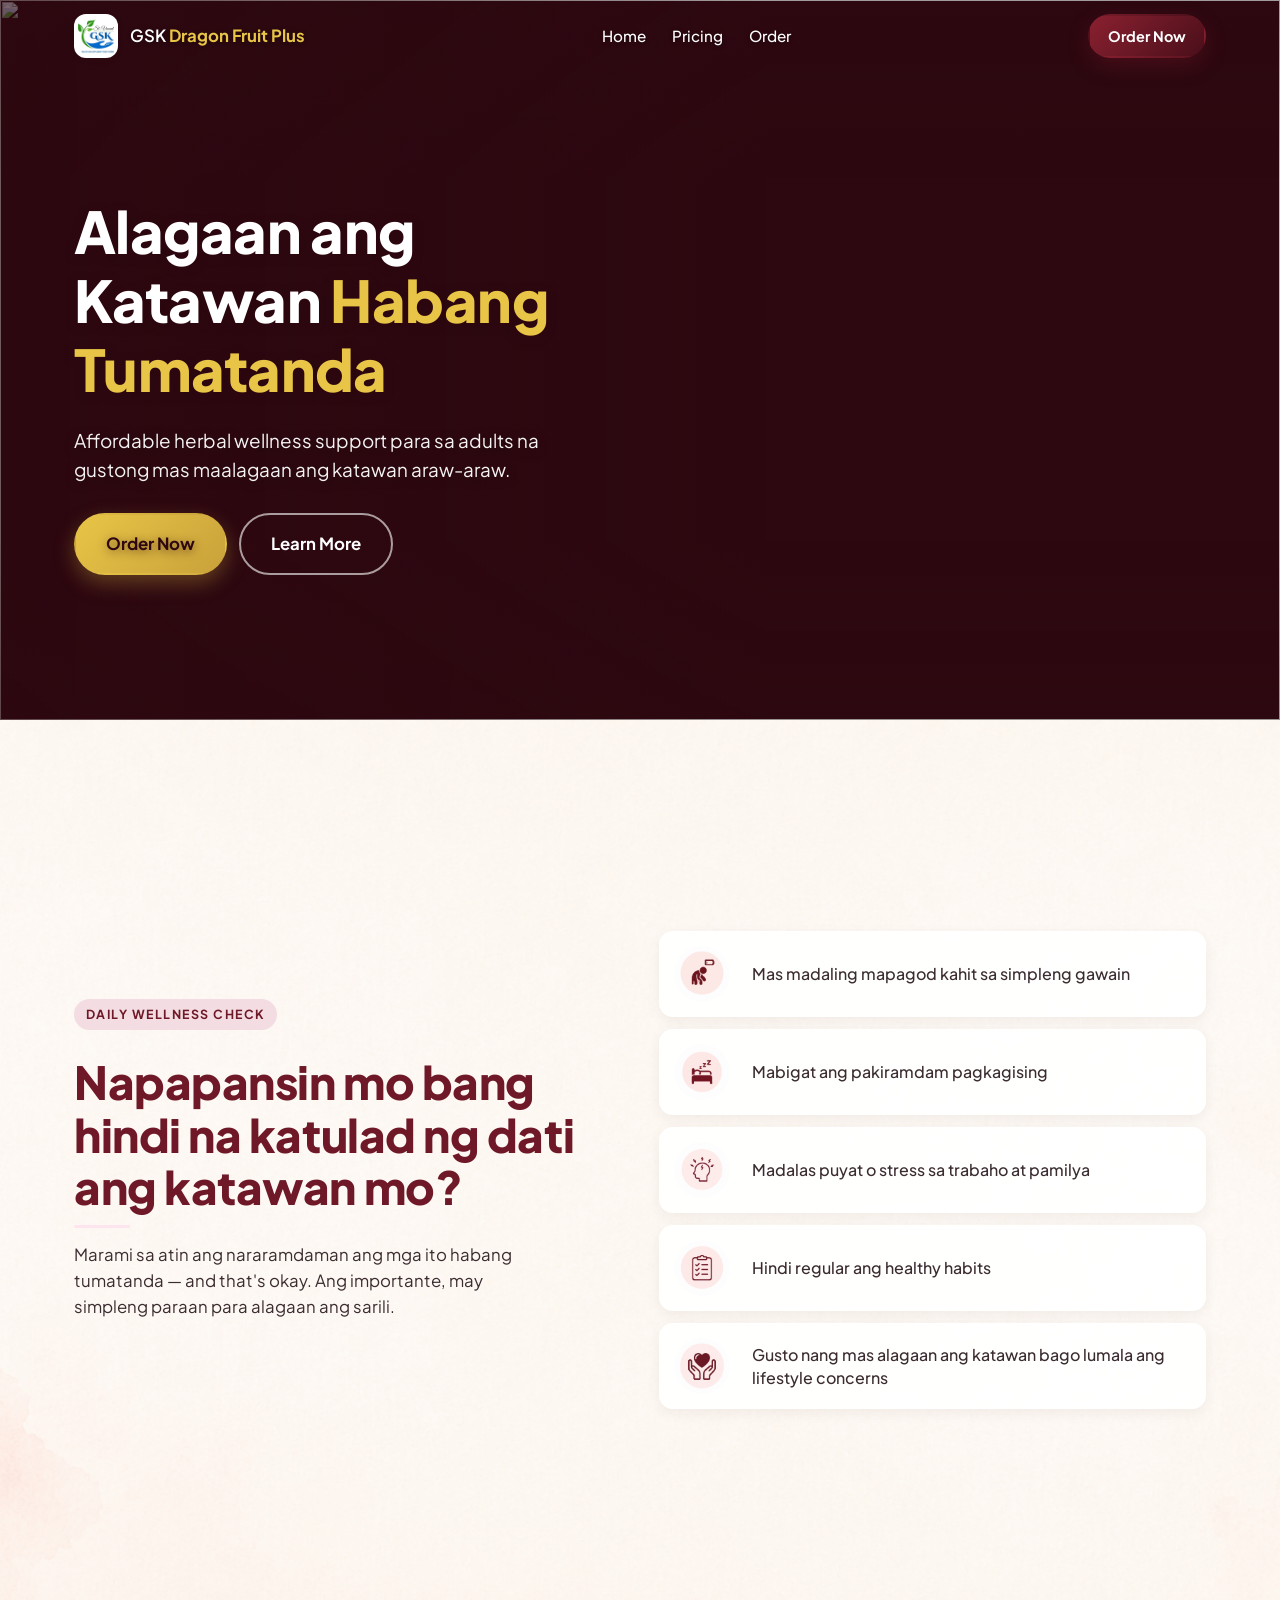
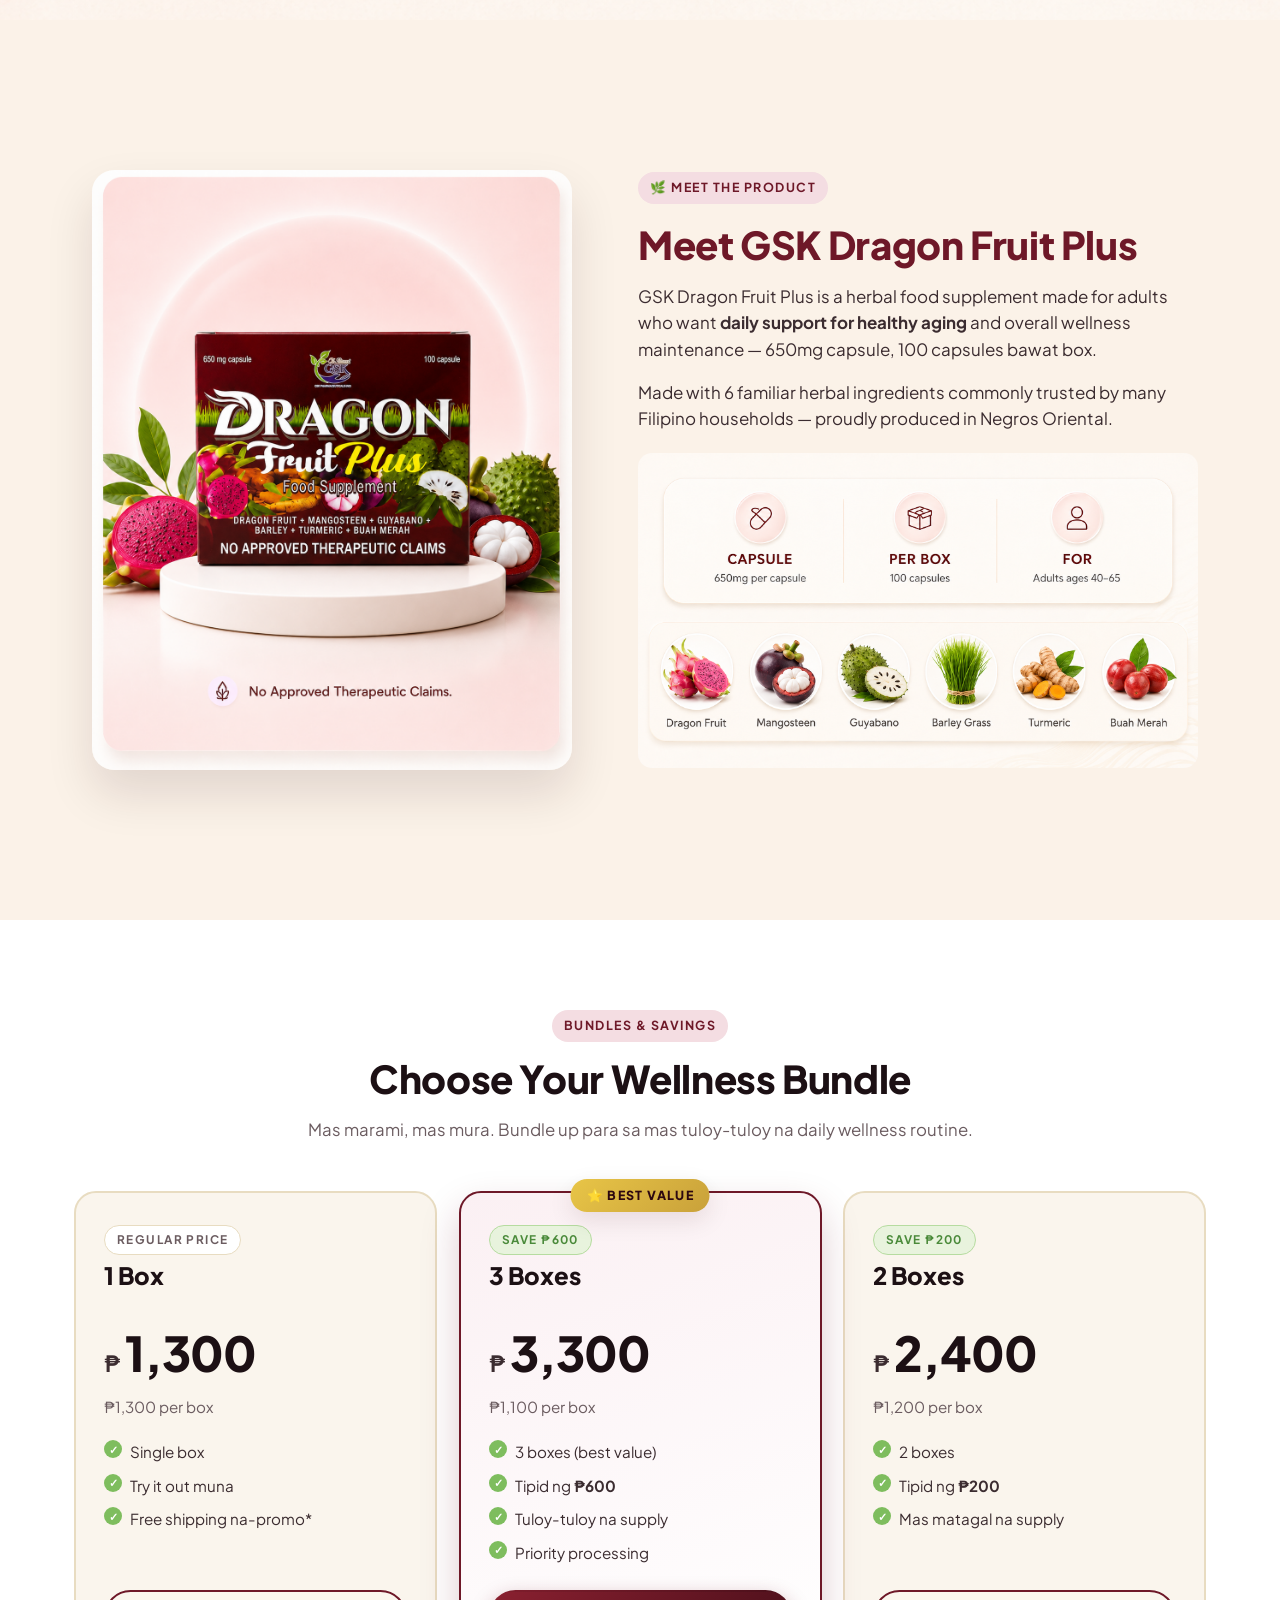
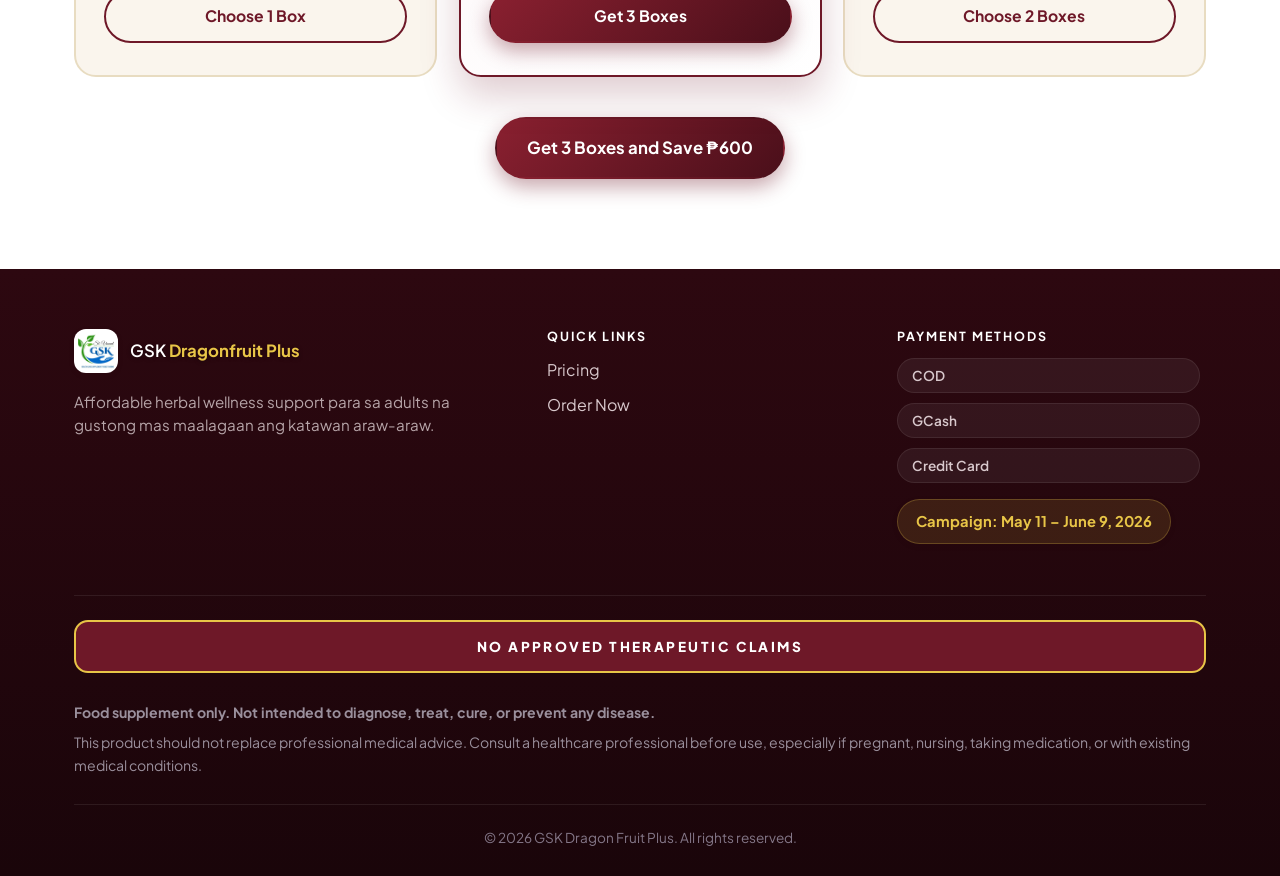
==== index.html @ eacb5de5 "initial commit: GSK Dragon Fruit Plus landing page - index.html landing page with hero, problem sect" ====
<!DOCTYPE html>
<html lang="en">
<head>
  <meta charset="UTF-8" />
  <meta name="viewport" content="width=device-width, initial-scale=1.0" />
  <meta name="description" content="GSK Dragon Fruit Plus — 650mg capsule food supplement with Dragon Fruit, Mangosteen, Guyabano, Barley, Turmeric, and Buah Merah. Affordable herbal wellness support para sa adults." />
  <meta property="og:title" content="GSK Dragon Fruit Plus — Herbal Wellness Support para sa Adults" />
  <meta property="og:description" content="650mg capsule, 100 capsules per box. Made with 6 familiar herbal ingredients. COD, GCash, and Credit Card accepted." />
  <meta property="og:image" content="assets/Box_only_clear_no_background_202605062140%20(1).jpeg" />
  <meta property="og:type" content="website" />
  <meta name="theme-color" content="#6e1828" />
  <title>GSK Dragon Fruit Plus — Herbal Wellness Support para sa Adults</title>
  <link rel="icon" type="image/jpeg" href="Assets/gsk%20logo.jpg" />
  <link rel="preconnect" href="https://fonts.googleapis.com" />
  <link rel="preconnect" href="https://fonts.gstatic.com" crossorigin />
  <link href="https://fonts.googleapis.com/css2?family=Plus+Jakarta+Sans:wght@400;500;600;700;800&display=swap" rel="stylesheet" />
  <link rel="stylesheet" href="styles.css" />
</head>
<body>
  <!-- Sticky Header -->
  <header class="site-header">
    <div class="container nav">
      <a href="#top" class="brand">
        <span class="brand-mark">
          <img src="Assets/gsk%20logo.jpg" alt="St. Vincent GSK" />
        </span>
        <span class="brand-name">GSK <strong>Dragon Fruit Plus</strong></span>
      </a>
      <nav class="nav-links" aria-label="Primary" id="navLinks">
        <a href="#top">Home</a>
        <a href="#pricing">Pricing</a>
        <a href="order.html">Order</a>
      </nav>
      <a href="order.html" class="btn btn-primary btn-sm nav-cta">Order Now</a>
      <button
        type="button"
        class="nav-toggle"
        id="navToggle"
        aria-label="Toggle navigation"
        aria-expanded="false"
        aria-controls="navLinks"
      >
        <span></span>
        <span></span>
        <span></span>
      </button>
    </div>
  </header>

  <!-- 1. Hero -->
  <section id="top" class="hero">
    <div class="hero-bg" aria-hidden="true">
      <img src="assets/aa.png" alt="" class="hero-bg-img" />
      <div class="hero-bg-fade"></div>
    </div>
    <div class="container hero-grid">
      <div class="hero-copy">
        <h1>Alagaan ang Katawan <span class="accent-gold">Habang Tumatanda</span></h1>
        <p class="lede">
          Affordable herbal wellness support para sa adults na gustong mas
          maalagaan ang katawan araw-araw.
        </p>
        <div class="hero-ctas">
          <a href="order.html" class="btn btn-gold btn-lg">Order Now</a>
          <a href="#pricing" class="btn btn-ghost btn-lg">Learn More</a>
        </div>
      </div>
    </div>
  </section>

  <!-- 2. Problem Awareness -->
  <section class="problem">
    <div class="container problem-grid">
      <div class="problem-copy">
        <span class="eyebrow">Daily Wellness Check</span>
        <h2 class="problem-heading">Napapansin mo bang hindi na katulad ng dati ang katawan mo?</h2>
        <p class="problem-sub">Marami sa atin ang nararamdaman ang mga ito habang tumatanda — and that's okay. Ang importante, may simpleng paraan para alagaan ang sarili.</p>
      </div>
      <ul class="problem-cards">
        <li class="problem-card">
          <span class="problem-card-icon"><img src="Assets/icons/11.png" alt="" loading="lazy" /></span>
          <span class="problem-card-text">Mas madaling mapagod kahit sa simpleng gawain</span>
        </li>
        <li class="problem-card">
          <span class="problem-card-icon"><img src="Assets/icons/11111.png" alt="" loading="lazy" /></span>
          <span class="problem-card-text">Mabigat ang pakiramdam pagkagising</span>
        </li>
        <li class="problem-card">
          <span class="problem-card-icon"><img src="Assets/icons/1111.png" alt="" loading="lazy" /></span>
          <span class="problem-card-text">Madalas puyat o stress sa trabaho at pamilya</span>
        </li>
        <li class="problem-card">
          <span class="problem-card-icon"><img src="Assets/icons/111.png" alt="" loading="lazy" /></span>
          <span class="problem-card-text">Hindi regular ang healthy habits</span>
        </li>
        <li class="problem-card">
          <span class="problem-card-icon"><img src="Assets/icons/111111.png" alt="" loading="lazy" /></span>
          <span class="problem-card-text">Gusto nang mas alagaan ang katawan bago lumala ang lifestyle concerns</span>
        </li>
      </ul>
    </div>
  </section>

  <!-- 3. Product Intro -->
  <section class="intro">
    <div class="container intro-grid">
      <div class="intro-visual">
        <img
          src="Assets/I1.png"
          alt="GSK Dragon Fruit Plus with herbal ingredients"
          class="intro-product-img"
          loading="lazy"
        />
      </div>
      <div class="intro-copy">
        <span class="eyebrow"><span aria-hidden="true">🌿</span> Meet the Product</span>
        <h2 class="intro-heading">Meet GSK Dragon Fruit Plus</h2>
        <p>
          GSK Dragon Fruit Plus is a herbal food supplement made for adults who
          want <strong>daily support for healthy aging</strong> and overall
          wellness maintenance — 650mg capsule, 100 capsules bawat box.
        </p>
        <p class="muted">
          Made with 6 familiar herbal ingredients commonly trusted by many
          Filipino households — proudly produced in Negros Oriental.
        </p>
        <img
          src="Assets/22.png"
          alt="Capsule 650mg per capsule, Per Box 100 capsules, For Adults ages 40–65. Ingredients: Dragon Fruit, Mangosteen, Guyabano, Barley Grass, Turmeric, Buah Merah"
          class="intro-facts-img"
          loading="lazy"
        />
      </div>
    </div>
  </section>



  <!-- 6. Pricing -->
  <section id="pricing" class="pricing">
    <div class="container">
      <div class="section-head">
        <span class="eyebrow">Bundles & Savings</span>
        <h2>Choose Your Wellness Bundle</h2>
        <p class="section-sub">Mas marami, mas mura. Bundle up para sa mas tuloy-tuloy na daily wellness routine.</p>
      </div>
      <div class="pricing-grid">
        <article class="price-card" data-bundle="1 Box" data-price="1300">
          <header>
            <span class="price-label">Regular Price</span>
            <h3>1 Box</h3>
          </header>
          <div class="price-amount">
            <span class="currency">₱</span><span class="amount">1,300</span>
          </div>
          <p class="per-box">₱1,300 per box</p>
          <ul class="price-features">
            <li>Single box</li>
            <li>Try it out muna</li>
            <li>Free shipping na-promo*</li>
          </ul>
          <a href="order.html?bundle=1+Box" class="btn btn-outline btn-block">Choose 1 Box</a>
        </article>

        <article class="price-card price-popular" data-bundle="3 Boxes" data-price="3300">
          <span class="best-value-badge">⭐ Best Value</span>
          <header>
            <span class="price-label price-label-save">Save ₱600</span>
            <h3>3 Boxes</h3>
          </header>
          <div class="price-amount">
            <span class="currency">₱</span><span class="amount">3,300</span>
          </div>
          <p class="per-box">₱1,100 per box</p>
          <ul class="price-features">
            <li>3 boxes (best value)</li>
            <li>Tipid ng <strong>₱600</strong></li>
            <li>Tuloy-tuloy na supply</li>
            <li>Priority processing</li>
          </ul>
          <a href="order.html?bundle=3+Boxes" class="btn btn-primary btn-block">Get 3 Boxes</a>
        </article>

        <article class="price-card" data-bundle="2 Boxes" data-price="2400">
          <header>
            <span class="price-label price-label-save">Save ₱200</span>
            <h3>2 Boxes</h3>
          </header>
          <div class="price-amount">
            <span class="currency">₱</span><span class="amount">2,400</span>
          </div>
          <p class="per-box">₱1,200 per box</p>
          <ul class="price-features">
            <li>2 boxes</li>
            <li>Tipid ng <strong>₱200</strong></li>
            <li>Mas matagal na supply</li>
          </ul>
          <a href="order.html?bundle=2+Boxes" class="btn btn-outline btn-block">Choose 2 Boxes</a>
        </article>
      </div>
      <div class="pricing-cta">
        <a href="order.html?bundle=3+Boxes" class="btn btn-primary btn-lg">Get 3 Boxes and Save ₱600</a>
      </div>
    </div>
  </section>

  <!-- 10. Footer / Disclaimer -->
  <footer class="site-footer">
    <div class="container">
      <div class="footer-grid">
        <div class="footer-brand">
          <a href="#top" class="brand">
            <span class="brand-mark">
              <img src="Assets/gsk%20logo.jpg" alt="St. Vincent GSK" />
            </span>
            <span class="brand-name">GSK <strong>Dragonfruit Plus</strong></span>
          </a>
          <p>Affordable herbal wellness support para sa adults na gustong mas maalagaan ang katawan araw-araw.</p>
        </div>
        <div class="footer-links">
          <h4>Quick Links</h4>
          <ul>
            <li><a href="#pricing">Pricing</a></li>
            <li><a href="order.html">Order Now</a></li>
          </ul>
        </div>
        <div class="footer-payments">
          <h4>Payment Methods</h4>
          <ul class="pay-list">
            <li>COD</li>
            <li>GCash</li>
            <li>Credit Card</li>
          </ul>
          <p class="campaign-note">Campaign: May 11 – June 9, 2026</p>
        </div>
      </div>

      <div class="no-claims-strip">No Approved Therapeutic Claims</div>

      <div class="disclaimer">
        <p><strong>Food supplement only. Not intended to diagnose, treat, cure, or prevent any disease.</strong></p>
        <p>This product should not replace professional medical advice. Consult a healthcare professional before use, especially if pregnant, nursing, taking medication, or with existing medical conditions.</p>
      </div>

      <div class="copyright">
        <p>&copy; 2026 GSK Dragon Fruit Plus. All rights reserved.</p>
      </div>
    </div>
  </footer>

  <script src="script.js"></script>
</body>
</html>
---- styles.css ----
/* =============================================================
   GSK Dragonfruit Plus — Landing Page Styles
   Palette: dragon fruit pink, white, soft beige, light green
   ============================================================= */

:root {
  /* Wine / burgundy — matches the actual product box */
  --wine-900: #2d0810;
  --wine-800: #4a0f1a;
  --wine-700: #6e1828;
  --wine-600: #8a2030;
  --wine-500: #a83244;
  --wine-100: #f4dde2;
  --wine-50:  #fbf0f3;

  /* Dragon-fruit pink — used as a secondary highlight (matches fruit pulp) */
  --pink-700: #c92872;
  --pink-600: #e23a85;
  --pink-100: #fde4ee;
  --pink-50:  #fff3f8;

  /* Gold — matches the "Plus" wordmark on the box */
  --gold-600: #c9a13a;
  --gold-500: #e8c547;
  --gold-100: #fbf3d3;

  /* Grass green — matches the green band on the box */
  --green-700: #4a8a3a;
  --green-500: #7ebd5e;
  --green-300: #b6dca0;
  --green-100: #e8f3dd;

  --beige-100: #faf5ed;
  --beige-200: #f3ead6;
  --beige-300: #e8dcc1;

  --ink-900: #1c1014;
  --ink-700: #3b2c30;
  --ink-500: #6b5c60;
  --ink-300: #a99fa3;

  --white: #ffffff;
  --shadow-sm: 0 2px 6px rgba(45, 8, 16, 0.07);
  --shadow-md: 0 8px 24px rgba(45, 8, 16, 0.10);
  --shadow-lg: 0 18px 48px rgba(110, 24, 40, 0.22);

  --radius-sm: 8px;
  --radius-md: 14px;
  --radius-lg: 22px;
  --radius-pill: 999px;

  --container: 1180px;
  --gutter: 24px;
}

* { box-sizing: border-box; }

html { scroll-behavior: smooth; -webkit-text-size-adjust: 100%; overflow-x: hidden; }

body {
  margin: 0;
  font-family: "Plus Jakarta Sans", -apple-system, BlinkMacSystemFont, "Segoe UI", Roboto, Helvetica, Arial, sans-serif;
  color: var(--ink-900);
  background: var(--beige-100);
  line-height: 1.55;
  -webkit-font-smoothing: antialiased;
  -moz-osx-font-smoothing: grayscale;
  overflow-x: hidden;
}

img { max-width: 100%; display: block; }

a { color: inherit; text-decoration: none; }

h1, h2, h3, h4 { line-height: 1.2; margin: 0 0 .4em; letter-spacing: -0.01em; }
h1 { font-size: clamp(2.1rem, 4.4vw, 3.4rem); font-weight: 800; }
h2 { font-size: clamp(1.6rem, 3.2vw, 2.4rem); font-weight: 800; }
h3 { font-size: 1.15rem; font-weight: 700; }
h4 { font-size: 1rem; font-weight: 700; }
p  { margin: 0 0 1em; }

.container {
  width: 100%;
  max-width: var(--container);
  margin: 0 auto;
  padding: 0 var(--gutter);
}

.eyebrow {
  display: inline-block;
  font-size: 0.78rem;
  font-weight: 700;
  letter-spacing: 0.12em;
  text-transform: uppercase;
  color: var(--wine-700);
  background: var(--wine-100);
  padding: 6px 12px;
  border-radius: var(--radius-pill);
  margin-bottom: 14px;
}
.eyebrow-green {
  color: var(--green-700);
  background: var(--green-100);
}
.eyebrow-gold {
  color: #8a6c1a;
  background: var(--gold-100);
}

.muted { color: var(--ink-500); }
.accent { color: var(--wine-700); }
.accent-gold { color: var(--gold-600); }

.section-head {
  text-align: center;
  max-width: 720px;
  margin: 0 auto 48px;
}
.section-sub {
  color: var(--ink-500);
  font-size: 1.05rem;
  margin-top: 0;
}

/* ---------- Buttons ---------- */
.btn {
  display: inline-flex;
  align-items: center;
  justify-content: center;
  gap: 8px;
  padding: 12px 22px;
  border-radius: var(--radius-pill);
  font-weight: 700;
  font-family: inherit;
  font-size: 0.98rem;
  cursor: pointer;
  border: 2px solid transparent;
  transition: transform .15s ease, box-shadow .2s ease, background .2s ease, color .2s ease, border-color .2s ease;
  text-align: center;
  white-space: nowrap;
}
.btn-sm { padding: 9px 18px; font-size: 0.9rem; }
.btn-lg { padding: 16px 30px; font-size: 1.05rem; }
.btn-block { display: flex; width: 100%; }

.btn-primary {
  background: linear-gradient(135deg, var(--wine-600), var(--wine-800));
  color: #fff;
  box-shadow: 0 8px 20px rgba(110, 24, 40, 0.38);
}
.btn-primary:hover {
  transform: translateY(-2px);
  box-shadow: 0 12px 28px rgba(110, 24, 40, 0.48);
}
.btn-primary:active { transform: translateY(0); }

.btn-gold {
  background: linear-gradient(135deg, var(--gold-500), var(--gold-600));
  color: var(--wine-900);
  box-shadow: 0 8px 20px rgba(201, 161, 58, 0.35);
}
.btn-gold:hover {
  transform: translateY(-2px);
  box-shadow: 0 12px 28px rgba(201, 161, 58, 0.42);
}

.btn-outline {
  background: transparent;
  color: var(--wine-700);
  border-color: var(--wine-700);
}
.btn-outline:hover {
  background: var(--wine-700);
  color: #fff;
}

.btn-ghost {
  background: transparent;
  color: var(--ink-900);
  border-color: var(--ink-300);
}
.btn-ghost:hover {
  border-color: var(--wine-700);
  color: var(--wine-700);
}

/* ---------- Header ---------- */
.site-header {
  position: fixed;
  top: 0; left: 0; right: 0;
  z-index: 50;
  background: transparent;
  backdrop-filter: none;
  -webkit-backdrop-filter: none;
  border-bottom: 1px solid transparent;
  transition: background .3s ease, backdrop-filter .3s ease, border-color .3s ease;
}
.site-header.is-solid {
  background: rgba(255, 255, 255, 0.97);
  backdrop-filter: saturate(160%) blur(14px);
  -webkit-backdrop-filter: saturate(160%) blur(14px);
  border-bottom-color: rgba(31, 19, 32, 0.08);
  box-shadow: 0 2px 12px rgba(45, 8, 16, 0.06);
}
.nav {
  display: flex;
  align-items: center;
  justify-content: space-between;
  gap: 16px;
  height: 72px;
}
.brand {
  display: inline-flex;
  align-items: center;
  gap: 12px;
  font-weight: 600;
  color: #fff;
  text-shadow: 0 1px 4px rgba(0, 0, 0, 0.4);
  transition: color .3s ease, text-shadow .3s ease;
}
.site-header.is-solid .brand {
  color: var(--ink-900);
  text-shadow: none;
}
.brand-mark {
  display: inline-grid;
  place-items: center;
  width: 44px; height: 44px;
  border-radius: 12px;
  background: #fff;
  padding: 4px;
  overflow: hidden;
  box-shadow: var(--shadow-sm);
}
.brand-mark img {
  width: 100%;
  height: 100%;
  object-fit: contain;
  display: block;
}
.brand-name { font-size: 1.05rem; }
.brand-name strong { color: var(--gold-500); transition: color .3s ease; }
.site-header.is-solid .brand-name strong { color: var(--wine-700); }
.brand-tag {
  font-size: 0.7rem;
  letter-spacing: 0.18em;
  text-transform: uppercase;
  color: var(--ink-500);
  font-weight: 700;
  margin-left: 6px;
}

.nav-links {
  display: flex;
  gap: 26px;
  font-size: 0.95rem;
  font-weight: 500;
  color: #fff;
  text-shadow: 0 1px 4px rgba(0, 0, 0, 0.4);
  transition: color .3s ease, text-shadow .3s ease;
}
.site-header.is-solid .nav-links {
  color: var(--ink-700);
  text-shadow: none;
}
.nav-links a:hover { color: var(--gold-500); }
.site-header.is-solid .nav-links a:hover { color: var(--wine-700); }

/* Mobile hamburger toggle (hidden on desktop) */
.nav-toggle {
  display: none;
  width: 44px;
  height: 44px;
  background: var(--wine-700);
  border: 1px solid rgba(255, 255, 255, 0.25);
  border-radius: 10px;
  cursor: pointer;
  padding: 0;
  align-items: center;
  justify-content: center;
  flex-direction: column;
  gap: 5px;
  box-shadow: 0 4px 12px rgba(45, 8, 16, 0.3);
  transition: background .2s ease, border-color .2s ease, box-shadow .2s ease;
}
.nav-toggle span {
  display: block;
  width: 22px;
  height: 2px;
  background: #fff;
  border-radius: 2px;
  transition: transform .25s ease, opacity .2s ease, background .2s ease;
}
.site-header.is-solid .nav-toggle {
  background: var(--wine-700);
  border-color: var(--wine-700);
  box-shadow: var(--shadow-sm);
}
.site-header.is-solid .nav-toggle span { background: #fff; }
.site-header.is-open .nav-toggle span:nth-child(1) {
  transform: translateY(7px) rotate(45deg);
}
.site-header.is-open .nav-toggle span:nth-child(2) { opacity: 0; }
.site-header.is-open .nav-toggle span:nth-child(3) {
  transform: translateY(-7px) rotate(-45deg);
}

/* ---------- Hero ---------- */
.hero {
  position: relative;
  aspect-ratio: 1672 / 941;
  padding: 0;
  overflow: hidden;
  isolation: isolate;
  background: var(--wine-900);
}
.hero-bg {
  position: absolute;
  inset: 0;
  z-index: -1;
  overflow: hidden;
}
.hero-bg-img {
  width: 100%;
  height: 100%;
  object-fit: cover;
  object-position: center;
  display: block;
}
.hero-bg-fade {
  position: absolute;
  inset: 0;
  background:
    linear-gradient(90deg,
      rgba(45, 8, 16, 0.55) 0%,
      rgba(45, 8, 16, 0.30) 30%,
      rgba(45, 8, 16, 0) 60%,
      rgba(45, 8, 16, 0) 100%),
    linear-gradient(180deg,
      rgba(45, 8, 16, 0.20) 0%,
      rgba(45, 8, 16, 0) 25%,
      rgba(45, 8, 16, 0) 75%,
      rgba(45, 8, 16, 0.25) 100%);
}
.hero-grid {
  display: grid;
  grid-template-columns: 1fr 1fr;
  gap: 40px;
  align-items: center;
  height: 100%;
  padding-top: 100px;
  padding-bottom: 40px;
}
.hero-grid > .hero-copy {
  grid-column: 1;
  color: #fff;
  text-shadow: 0 2px 10px rgba(45, 8, 16, 0.55);
}
.hero-copy .eyebrow {
  background: rgba(255, 255, 255, 0.92);
  color: var(--wine-700);
  text-shadow: none;
}
.hero-copy h1 {
  margin-top: 8px;
  color: #fff;
  font-size: clamp(2.2rem, 4.6vw, 3.6rem);
}
.hero-copy h1 .accent-gold { color: var(--gold-500); }
.hero-copy .lede {
  font-size: 1.18rem;
  color: rgba(255, 255, 255, 0.95);
  max-width: 520px;
  margin: 14px 0 28px;
}
.hero-ctas {
  display: flex;
  gap: 12px;
  flex-wrap: wrap;
  margin-bottom: 18px;
}
.hero-copy .btn-ghost {
  color: #fff;
  border-color: rgba(255, 255, 255, 0.6);
  text-shadow: none;
}
.hero-copy .btn-ghost:hover {
  background: rgba(255, 255, 255, 0.12);
  border-color: #fff;
  color: #fff;
}
.payment-note {
  display: inline-flex;
  align-items: center;
  gap: 8px;
  background: rgba(255, 255, 255, 0.95);
  padding: 10px 16px;
  border-radius: var(--radius-pill);
  font-weight: 600;
  font-size: 0.92rem;
  color: var(--ink-700);
  border: 1px solid rgba(255, 255, 255, 0.4);
  box-shadow: var(--shadow-sm);
  margin-bottom: 28px;
  text-shadow: none;
}
.check {
  display: inline-grid; place-items: center;
  width: 18px; height: 18px;
  border-radius: 50%;
  background: var(--green-500);
  color: #fff; font-size: 11px; font-weight: 800;
}
.trust-row {
  list-style: none; padding: 0; margin: 0;
  display: flex; gap: 10px; flex-wrap: wrap;
}
.trust-row li {
  display: inline-flex; align-items: center; gap: 8px;
  background: rgba(255, 255, 255, 0.94);
  padding: 10px 14px;
  border-radius: var(--radius-md);
  font-size: 0.88rem;
  font-weight: 600;
  color: var(--ink-900);
  border: 1px solid rgba(255, 255, 255, 0.5);
  text-shadow: none;
}

/* Hero visual — real product photo */
.hero-visual {
  position: relative;
  height: 100%;
  min-height: 460px;
  display: grid;
  place-items: center;
}
.hero-glow {
  position: absolute; inset: 0;
  background:
    radial-gradient(circle at 50% 50%, rgba(110, 24, 40, 0.42), transparent 60%),
    radial-gradient(circle at 30% 70%, rgba(126, 189, 94, 0.25), transparent 55%);
  filter: blur(50px);
  z-index: 0;
}
.product-stage {
  position: relative;
  z-index: 1;
  width: 100%;
  max-width: 520px;
  display: grid;
  place-items: center;
  padding: 30px;
}
.product-photo {
  width: 100%;
  height: auto;
  filter: drop-shadow(0 30px 50px rgba(45, 8, 16, 0.4)) drop-shadow(0 10px 20px rgba(45, 8, 16, 0.25));
  transform: rotate(-2deg);
  transition: transform .4s ease;
}
.product-photo:hover { transform: rotate(0); }
.product-spec-pill {
  position: absolute;
  top: 8px;
  right: 0;
  background: var(--white);
  padding: 10px 16px;
  border-radius: var(--radius-pill);
  font-weight: 700;
  font-size: 0.85rem;
  color: var(--wine-700);
  border: 1px solid var(--wine-100);
  box-shadow: var(--shadow-md);
  z-index: 2;
}
.product-spec-pill strong { color: var(--wine-900); }
.product-spec-pill-2 {
  position: absolute;
  bottom: 16px;
  left: 0;
  background: var(--gold-500);
  color: var(--wine-900);
  padding: 8px 14px;
  border-radius: var(--radius-pill);
  font-weight: 800;
  font-size: 0.78rem;
  letter-spacing: 0.08em;
  text-transform: uppercase;
  box-shadow: var(--shadow-md);
  z-index: 2;
}

/* ---------- Problem ---------- */
.problem {
  background:
    url('Assets/B1.png') center / cover no-repeat,
    var(--beige-100);
  padding: 80px 0;
  min-height: 100vh;
  display: flex;
  align-items: center;
  text-align: left;
}
.problem > .container {
  width: 100%;
}
.problem-grid {
  display: grid;
  grid-template-columns: 1fr 1.05fr;
  gap: 64px;
  align-items: center;
}
.problem-copy h2,
.problem-copy .problem-heading {
  color: var(--wine-700);
  font-size: clamp(2rem, 3.6vw, 2.85rem);
  line-height: 1.15;
  margin: 12px 0 8px;
  position: relative;
  padding-bottom: 14px;
}
.problem-copy .problem-heading::after {
  content: "";
  position: absolute;
  left: 0;
  bottom: 0;
  width: 56px;
  height: 3px;
  background: var(--pink-100);
  border-radius: 2px;
}
.problem-sub {
  color: var(--ink-700);
  font-size: 1.05rem;
  margin: 14px 0 22px;
  max-width: 460px;
}
.problem-tag {
  display: inline-flex;
  align-items: center;
  gap: 8px;
  background: var(--wine-50);
  color: var(--wine-700);
  padding: 10px 18px;
  border-radius: var(--radius-pill);
  font-size: 0.95rem;
  font-weight: 600;
  margin-bottom: 28px;
}
.problem-cta-row {
  display: flex;
  align-items: center;
  gap: 18px;
  flex-wrap: wrap;
}
.problem-cta-row .btn-primary {
  padding: 14px 26px;
}
.problem-reassurance {
  margin: 0;
  font-size: 0.92rem;
  color: var(--ink-700);
  display: inline-flex;
  align-items: center;
  gap: 8px;
  padding-left: 16px;
  border-left: 1px solid var(--beige-300);
  max-width: 220px;
  line-height: 1.4;
}

.problem-cards {
  list-style: none;
  padding: 0;
  margin: 0;
  display: grid;
  gap: 12px;
}
.problem-card {
  display: flex;
  align-items: center;
  gap: 0;
  padding: 14px 20px 14px 14px;
  background: rgba(255, 255, 255, 0.92);
  border-radius: var(--radius-md);
  box-shadow: 0 4px 14px rgba(45, 8, 16, 0.06);
  backdrop-filter: blur(4px);
  -webkit-backdrop-filter: blur(4px);
  border: 1px solid rgba(255, 255, 255, 0.7);
  transition: transform .2s ease, box-shadow .2s ease;
}
.problem-card:hover {
  transform: translateX(4px);
  box-shadow: 0 8px 22px rgba(45, 8, 16, 0.1);
}
.problem-card-icon {
  width: 56px;
  height: 56px;
  border-radius: 50%;
  display: grid;
  place-items: center;
  flex-shrink: 0;
  margin-right: 16px;
  position: relative;
  overflow: hidden;
}
.problem-card-icon img {
  width: 100%;
  height: 100%;
  object-fit: contain;
  display: block;
}
.problem-card-icon::after {
  content: "";
  position: absolute;
  right: -10px;
  top: 10%;
  bottom: 10%;
  width: 1px;
  background: var(--beige-300);
}
.problem-card-text {
  font-size: 1rem;
  color: var(--ink-700);
  font-weight: 500;
  line-height: 1.45;
  padding-left: 6px;
}

/* ---------- Intro ---------- */
.intro {
  padding: 80px 0;
  min-height: 100vh;
  display: flex;
  align-items: center;
  background: #fbf2e8;
}
.intro > .container {
  width: 100%;
}
.intro-grid {
  display: grid;
  grid-template-columns: 1fr 1.1fr;
  gap: 48px;
  align-items: center;
}
.intro-visual {
  display: grid;
  place-items: center;
}
.intro-product-img {
  width: 100%;
  max-width: 480px;
  height: auto;
  display: block;
  border-radius: var(--radius-lg);
  box-shadow: 0 24px 48px rgba(45, 8, 16, 0.12);
}
.intro-facts-img {
  width: 100%;
  max-width: 560px;
  height: auto;
  display: block;
  margin-top: 22px;
  border-radius: var(--radius-md);
}
.intro-copy h2,
.intro-copy .intro-heading {
  margin-top: 4px;
  color: var(--wine-700);
}
.intro-copy p { font-size: 1.06rem; color: var(--ink-700); }
.intro-meta {
  display: grid;
  grid-template-columns: repeat(3, 1fr);
  gap: 12px;
  margin-top: 28px;
  padding: 22px;
  background: var(--white);
  border-radius: var(--radius-md);
  border: 1px solid var(--beige-300);
  box-shadow: var(--shadow-sm);
}
.intro-meta-item {
  display: flex;
  flex-direction: column;
  align-items: center;
  text-align: center;
  gap: 4px;
}
.intro-meta-icon {
  width: 52px;
  height: 52px;
  border-radius: 50%;
  background: var(--pink-50);
  color: var(--wine-700);
  display: grid;
  place-items: center;
  font-size: 1.3rem;
  margin-bottom: 6px;
  box-shadow: inset 0 0 0 1px var(--pink-100);
}
.intro-meta-item strong {
  font-size: 0.78rem;
  letter-spacing: 0.1em;
  text-transform: uppercase;
  color: var(--wine-700);
}
.intro-meta-item span {
  font-size: 0.95rem;
  color: var(--ink-700);
  font-weight: 600;
}

.intro-ingredients {
  list-style: none;
  padding: 16px 14px;
  margin: 14px 0 0;
  display: grid;
  grid-template-columns: repeat(6, 1fr);
  gap: 8px;
  background: var(--white);
  border-radius: var(--radius-md);
  border: 1px solid var(--beige-300);
  box-shadow: var(--shadow-sm);
}
.intro-ingredients li {
  display: flex;
  flex-direction: column;
  align-items: center;
  gap: 6px;
  text-align: center;
}
.intro-ingredients .ing-circle {
  width: 44px;
  height: 44px;
  border-radius: 50%;
  display: grid;
  place-items: center;
  font-size: 1.15rem;
  box-shadow: inset 0 0 0 1px rgba(0, 0, 0, 0.04);
}
.intro-ingredients small {
  font-size: 0.72rem;
  font-weight: 700;
  color: var(--ink-700);
  letter-spacing: 0.01em;
}

/* ---------- Ingredients ---------- */
.ingredients {
  padding: 90px 0;
  background: var(--white);
}
.ingredient-grid {
  display: grid;
  grid-template-columns: repeat(6, 1fr);
  gap: 18px;
}
.ing-card {
  background: var(--beige-100);
  border-radius: var(--radius-md);
  padding: 28px 20px;
  text-align: center;
  border: 1px solid var(--beige-200);
  transition: transform .25s ease, box-shadow .25s ease, border-color .25s ease;
}
.ing-card:hover {
  transform: translateY(-4px);
  box-shadow: var(--shadow-md);
  border-color: var(--wine-100);
}
.ing-icon {
  width: 64px; height: 64px;
  border-radius: 18px;
  margin: 0 auto 14px;
  display: grid; place-items: center;
  font-size: 1.8rem;
  box-shadow: var(--shadow-sm);
}
.ing-icon-pink   { background: var(--pink-100); }
.ing-icon-yellow { background: var(--gold-100); }
.ing-icon-purple { background: #f0e2f6; }
.ing-icon-green  { background: var(--green-100); }
.ing-icon-leaf   { background: #e0efe1; }
.ing-icon-red    { background: var(--wine-100); }

.ing-card h3 { margin-bottom: 6px; color: var(--ink-900); }
.ing-card p { color: var(--ink-500); margin: 0; font-size: 0.92rem; }

/* ---------- Benefits ---------- */
.benefits {
  padding: 90px 0;
  background: linear-gradient(180deg, var(--beige-100), var(--white));
}
.benefit-grid {
  display: grid;
  grid-template-columns: repeat(4, 1fr);
  gap: 20px;
}
.ben-card {
  background: var(--white);
  border-radius: var(--radius-md);
  padding: 28px 24px;
  border: 1px solid var(--beige-300);
  box-shadow: var(--shadow-sm);
  transition: transform .25s ease, box-shadow .25s ease;
}
.ben-card:hover {
  transform: translateY(-4px);
  box-shadow: var(--shadow-md);
}
.ben-icon {
  width: 48px; height: 48px;
  border-radius: 12px;
  background: var(--wine-100);
  color: var(--wine-700);
  display: grid; place-items: center;
  font-size: 1.4rem;
  margin-bottom: 14px;
}
.ben-card h3 { color: var(--ink-900); }
.ben-card p { color: var(--ink-500); font-size: 0.95rem; margin: 0; }
.ben-wide {
  grid-column: span 4;
  display: flex;
  align-items: center;
  gap: 22px;
  padding: 22px 28px;
  background: linear-gradient(135deg, var(--wine-100), var(--beige-100));
  border-color: var(--wine-100);
}
.ben-wide .ben-icon {
  flex-shrink: 0;
  width: 56px; height: 56px;
  font-size: 1.6rem;
  margin: 0;
}
.ben-wide h3 { margin: 0 0 4px; }
.ben-wide p { margin: 0; }

/* ---------- Pricing ---------- */
.pricing {
  padding: 90px 0;
  background: var(--white);
}
.pricing-grid {
  display: grid;
  grid-template-columns: repeat(3, 1fr);
  gap: 22px;
  align-items: stretch;
}
.price-card {
  position: relative;
  background: var(--beige-100);
  border-radius: var(--radius-lg);
  padding: 32px 28px;
  border: 2px solid var(--beige-300);
  display: flex;
  flex-direction: column;
  transition: transform .25s ease, box-shadow .25s ease;
}
.price-card:hover {
  transform: translateY(-4px);
  box-shadow: var(--shadow-md);
}
.price-card header { margin-bottom: 18px; }
.price-card h3 {
  font-size: 1.5rem;
  font-weight: 800;
  margin: 6px 0 0;
}
.price-label {
  display: inline-block;
  font-size: 0.74rem;
  letter-spacing: 0.12em;
  text-transform: uppercase;
  font-weight: 700;
  color: var(--ink-500);
  background: var(--white);
  padding: 5px 12px;
  border-radius: var(--radius-pill);
  border: 1px solid var(--beige-300);
}
.price-label-save {
  color: var(--green-700);
  background: var(--green-100);
  border-color: var(--green-300);
}
.price-amount {
  display: flex;
  align-items: baseline;
  gap: 4px;
  margin: 8px 0 4px;
}
.price-amount .currency {
  font-size: 1.4rem;
  font-weight: 700;
  color: var(--ink-700);
}
.price-amount .amount {
  font-size: 3rem;
  font-weight: 800;
  color: var(--ink-900);
  letter-spacing: -0.02em;
}
.per-box {
  color: var(--ink-500);
  font-size: 0.95rem;
  margin: 0 0 22px;
}
.price-features {
  list-style: none; padding: 0; margin: 0 0 26px;
  display: grid; gap: 10px;
}
.price-features li {
  position: relative;
  padding-left: 26px;
  font-size: 0.95rem;
  color: var(--ink-700);
}
.price-features li::before {
  content: "✓";
  position: absolute;
  left: 0; top: 0;
  width: 18px; height: 18px;
  display: grid; place-items: center;
  background: var(--green-500);
  color: #fff;
  border-radius: 50%;
  font-size: 11px;
  font-weight: 800;
}
.price-card .btn { margin-top: auto; }

.price-popular {
  background: linear-gradient(160deg, var(--wine-50), var(--white));
  border-color: var(--wine-700);
  box-shadow: 0 18px 38px rgba(110, 24, 40, 0.22);
  transform: translateY(-8px);
  z-index: 1;
}
.price-popular:hover { transform: translateY(-12px); }
.best-value-badge {
  position: absolute;
  top: -14px;
  left: 50%;
  transform: translateX(-50%);
  background: linear-gradient(135deg, var(--gold-500), var(--gold-600));
  color: var(--wine-900);
  font-size: 0.78rem;
  font-weight: 800;
  letter-spacing: 0.1em;
  text-transform: uppercase;
  padding: 7px 16px;
  border-radius: var(--radius-pill);
  white-space: nowrap;
  box-shadow: var(--shadow-md);
}
.pricing-cta {
  text-align: center;
  margin-top: 40px;
}

/* ---------- Story ---------- */
.story {
  padding: 90px 0;
  background: linear-gradient(180deg, var(--white), var(--wine-50));
}
.story-grid {
  display: grid;
  grid-template-columns: 0.85fr 1.15fr;
  gap: 56px;
  align-items: center;
}
.story-photo {
  position: relative;
  display: grid; place-items: center;
}
.photo-frame {
  width: 100%;
  max-width: 360px;
  aspect-ratio: 1/1;
  background: linear-gradient(160deg, var(--beige-200), var(--beige-300));
  border-radius: var(--radius-lg);
  display: grid; place-items: center;
  box-shadow: var(--shadow-md);
  border: 6px solid var(--white);
}
.photo-initials {
  font-family: "Plus Jakarta Sans", serif;
  font-size: 4.5rem;
  font-weight: 800;
  color: var(--wine-700);
  letter-spacing: -0.02em;
}
.photo-badge {
  position: absolute;
  bottom: 10px; right: 10px;
  background: var(--white);
  padding: 12px 18px;
  border-radius: var(--radius-md);
  box-shadow: var(--shadow-md);
  text-align: center;
}
.photo-badge span { color: #f5b342; font-size: 0.9rem; letter-spacing: 0.1em; display: block; }
.photo-badge small { color: var(--ink-500); font-size: 0.78rem; }

.story-copy h2 { margin-top: 4px; }
blockquote {
  margin: 0 0 16px;
  padding: 22px 28px;
  border-left: 4px solid var(--wine-700);
  background: var(--white);
  border-radius: var(--radius-md);
  font-size: 1.1rem;
  font-style: italic;
  color: var(--ink-700);
  box-shadow: var(--shadow-sm);
}
.story-attribution { color: var(--ink-500); font-size: 0.95rem; }

/* ---------- How to Order ---------- */
.how-to-order {
  padding: 90px 0;
  background: var(--white);
}
.steps {
  list-style: none;
  padding: 0;
  margin: 0;
  display: grid;
  grid-template-columns: repeat(4, 1fr);
  gap: 20px;
}
.steps li {
  position: relative;
  background: var(--beige-100);
  border-radius: var(--radius-md);
  padding: 32px 24px 24px;
  border: 1px solid var(--beige-200);
  text-align: left;
}
.step-num {
  display: inline-grid; place-items: center;
  width: 44px; height: 44px;
  border-radius: 12px;
  background: linear-gradient(135deg, var(--wine-700), var(--wine-900));
  color: var(--gold-500);
  font-weight: 800;
  font-size: 1.15rem;
  margin-bottom: 14px;
  box-shadow: 0 6px 14px rgba(110, 24, 40, 0.32);
}
.steps li h3 { margin-bottom: 6px; }
.steps li p { margin: 0; color: var(--ink-500); font-size: 0.95rem; }

/* ---------- Order Page (standalone) ---------- */
.page-order { min-height: 100vh; display: flex; flex-direction: column; }
.page-order main { flex: 1; padding-top: 72px; }
.page-order .final-cta { padding: 60px 0 80px; }

/* ---------- Final CTA / Order Form ---------- */
.final-cta {
  padding: 90px 0;
  background:
    radial-gradient(ellipse at top left, rgba(110, 24, 40, 0.22), transparent 60%),
    radial-gradient(ellipse at bottom right, rgba(126, 189, 94, 0.14), transparent 55%),
    linear-gradient(180deg, var(--wine-50), var(--beige-100));
}
.final-grid {
  display: grid;
  grid-template-columns: 1fr 1fr;
  gap: 56px;
  align-items: start;
}
.final-copy h2 { margin-top: 4px; }
.final-copy .lede { color: var(--ink-700); font-size: 1.1rem; max-width: 520px; }
.final-bullets {
  list-style: none; padding: 0; margin: 24px 0;
  display: grid; gap: 10px;
}
.final-bullets li {
  font-weight: 600; color: var(--ink-700); font-size: 1rem;
}
.campaign-note {
  display: inline-block;
  background: var(--white);
  padding: 10px 18px;
  border-radius: var(--radius-pill);
  font-weight: 700;
  font-size: 0.92rem;
  color: var(--wine-700);
  border: 1px solid var(--wine-100);
  box-shadow: var(--shadow-sm);
}

.order-form {
  background: var(--white);
  border-radius: var(--radius-lg);
  padding: 36px 32px;
  box-shadow: var(--shadow-lg);
  border: 1px solid var(--beige-300);
}
.order-form h3 {
  font-size: 1.4rem;
  margin-bottom: 6px;
}
.form-sub { color: var(--ink-500); font-size: 0.95rem; margin-bottom: 22px; }

.form-row {
  margin-bottom: 16px;
  border: 0;
  padding: 0;
}
.form-row label,
.form-row legend {
  display: block;
  font-size: 0.85rem;
  font-weight: 700;
  color: var(--ink-700);
  margin-bottom: 6px;
}
.form-row label span,
.form-row legend span {
  color: var(--wine-700);
}
.form-row input,
.form-row select,
.form-row textarea {
  width: 100%;
  padding: 12px 14px;
  border-radius: 10px;
  border: 1.5px solid var(--beige-300);
  background: var(--beige-100);
  font-family: inherit;
  font-size: 0.98rem;
  color: var(--ink-900);
  transition: border-color .15s ease, background .15s ease, box-shadow .15s ease;
}
.form-row textarea { resize: vertical; min-height: 80px; }
.form-row input:focus,
.form-row select:focus,
.form-row textarea:focus {
  outline: none;
  border-color: var(--wine-700);
  background: var(--white);
  box-shadow: 0 0 0 4px rgba(110, 24, 40, 0.16);
}
.form-row input:invalid:not(:placeholder-shown) {
  border-color: #d24c63;
}

.payment-row legend { margin-bottom: 8px; }
.payment-options {
  display: grid;
  grid-template-columns: repeat(3, 1fr);
  gap: 10px;
}
.pay-opt input { position: absolute; opacity: 0; pointer-events: none; }
.pay-card {
  display: flex;
  flex-direction: column;
  align-items: flex-start;
  padding: 12px 14px;
  border-radius: 10px;
  border: 1.5px solid var(--beige-300);
  background: var(--beige-100);
  cursor: pointer;
  transition: all .15s ease;
}
.pay-card strong { font-size: 0.95rem; color: var(--ink-900); }
.pay-card small { color: var(--ink-500); font-size: 0.78rem; }
.pay-opt input:checked + .pay-card {
  border-color: var(--wine-700);
  background: var(--wine-50);
  box-shadow: 0 0 0 3px rgba(110, 24, 40, 0.14);
}
.pay-opt input:focus-visible + .pay-card {
  outline: 2px solid var(--wine-700);
  outline-offset: 2px;
}

.form-disclaimer {
  margin-top: 12px;
  font-size: 0.82rem;
  color: var(--ink-500);
  text-align: center;
}

.form-success {
  margin-top: 18px;
  text-align: center;
  background: var(--green-100);
  border: 1px solid var(--green-300);
  border-radius: var(--radius-md);
  padding: 22px;
}
.success-icon {
  width: 48px; height: 48px;
  border-radius: 50%;
  background: var(--green-500);
  color: #fff;
  display: grid; place-items: center;
  font-size: 1.5rem;
  font-weight: 800;
  margin: 0 auto 10px;
}
.form-success h4 { color: var(--green-700); margin-bottom: 4px; }
.form-success p { color: var(--ink-700); font-size: 0.95rem; margin: 0; }

/* ---------- Footer ---------- */
.site-footer {
  background: linear-gradient(180deg, var(--wine-900), #1a050a);
  color: #d8c8cc;
  padding: 60px 0 28px;
}
.footer-grid {
  display: grid;
  grid-template-columns: 1.4fr 1fr 1fr;
  gap: 40px;
  padding-bottom: 36px;
  border-bottom: 1px solid rgba(255,255,255,0.08);
}
.footer-brand .brand { color: #fff; }
.footer-brand .brand-name strong { color: var(--gold-500); }
.footer-brand p { margin-top: 14px; max-width: 380px; color: #b6a4a8; font-size: 0.95rem; }

.footer-links h4,
.footer-payments h4 {
  color: #fff;
  margin-bottom: 14px;
  font-size: 0.78rem;
  letter-spacing: 0.16em;
  text-transform: uppercase;
}
.footer-links ul,
.pay-list {
  list-style: none; padding: 0; margin: 0;
  display: grid; gap: 10px;
}
.footer-links a:hover { color: var(--gold-500); }
.pay-list li {
  display: inline-block;
  background: rgba(255,255,255,0.06);
  border: 1px solid rgba(255,255,255,0.08);
  padding: 6px 14px;
  border-radius: var(--radius-pill);
  font-size: 0.85rem;
  font-weight: 600;
  margin-right: 6px;
}
.footer-payments .campaign-note {
  margin-top: 16px;
  background: rgba(232, 197, 71, 0.12);
  color: var(--gold-500);
  border-color: rgba(232, 197, 71, 0.25);
}

.no-claims-strip {
  margin-top: 24px;
  padding: 14px 18px;
  background: var(--wine-700);
  border: 2px solid var(--gold-500);
  border-radius: var(--radius-md);
  text-align: center;
  font-weight: 800;
  letter-spacing: 0.18em;
  text-transform: uppercase;
  font-size: 0.85rem;
  color: #fff;
}

.disclaimer {
  padding: 28px 0;
  border-bottom: 1px solid rgba(255,255,255,0.08);
  color: #9a8f9c;
  font-size: 0.88rem;
  line-height: 1.6;
}
.disclaimer p { margin: 0 0 8px; }
.disclaimer p:last-child { margin: 0; }

.copyright {
  padding-top: 22px;
  text-align: center;
  font-size: 0.85rem;
  color: #847788;
}
.copyright p { margin: 0; }

/* ---------- Responsive ---------- */
@media (max-width: 980px) {
  .nav { height: 64px; }
  .nav-toggle {
    display: inline-flex;
    position: relative;
    z-index: 60;
  }
  .brand {
    position: relative;
    z-index: 60;
  }
  .nav-cta { display: none; }
  .nav-links {
    position: fixed;
    top: 0; left: 0; right: 0; bottom: 0;
    flex-direction: column;
    gap: 0;
    background: rgba(255, 255, 255, 0.98);
    backdrop-filter: saturate(160%) blur(14px);
    -webkit-backdrop-filter: saturate(160%) blur(14px);
    color: var(--ink-700);
    text-shadow: none;
    padding: 96px var(--gutter) 32px;
    box-shadow: none;
    opacity: 0;
    pointer-events: none;
    transition: opacity .25s ease;
    overflow-y: auto;
    z-index: 40;
  }
  .site-header.is-open .nav-links {
    opacity: 1;
    pointer-events: auto;
  }
  .site-header.is-open {
    background: transparent;
    border-bottom-color: transparent;
    backdrop-filter: none;
    -webkit-backdrop-filter: none;
    box-shadow: none;
  }
  .nav-links a {
    display: block;
    padding: 22px var(--gutter);
    border-bottom: 1px solid rgba(31, 19, 32, 0.06);
    font-size: 1.4rem;
    font-weight: 700;
    color: var(--wine-900);
    margin: 0 calc(var(--gutter) * -1);
  }
  .nav-links a:last-child { border-bottom: none; }
  .nav-links a:hover { color: var(--wine-700); background: var(--wine-50); }
  body.nav-open { overflow: hidden; }

  /* Mobile hero — stacked: image banner on top, wine text panel below */
  .hero {
    aspect-ratio: auto;
    padding: 0;
    min-height: auto;
    display: flex;
    flex-direction: column;
    background: var(--wine-900);
  }
  .hero-bg {
    position: relative;
    inset: auto;
    z-index: 0;
    height: clamp(280px, 48vh, 380px);
    flex-shrink: 0;
  }
  .hero-bg-img {
    object-fit: cover;
    object-position: 60% center;
  }
  .hero-bg-fade {
    background:
      linear-gradient(180deg,
        rgba(45, 8, 16, 0) 60%,
        rgba(45, 8, 16, 0.45) 85%,
        var(--wine-900) 100%);
  }
  .hero-grid {
    display: block;
    height: auto;
    min-height: 0;
    padding: 28px var(--gutter) 40px;
    margin-top: -1px; /* eliminate sub-pixel seam with the image fade */
  }
  .hero-grid > .hero-copy {
    grid-column: auto;
    text-shadow: none;
  }
  .hero-copy h1 {
    font-size: clamp(1.7rem, 6.8vw, 2.4rem);
    line-height: 1.15;
    margin-top: 0;
    margin-bottom: 12px;
    overflow-wrap: anywhere;
  }
  .hero-copy .lede {
    margin: 0 0 22px;
  }
  .hero-ctas {
    flex-direction: column;
    gap: 10px;
    margin-bottom: 0;
  }
  .hero-ctas .btn {
    width: 100%;
    flex: 0 0 auto;
    white-space: normal;
  }
  .intro,
  .problem {
    min-height: auto;
    padding: 56px 0;
  }
  .intro-grid,
  .story-grid,
  .final-grid,
  .problem-grid {
    grid-template-columns: 1fr;
    gap: 32px;
  }
  .problem-copy { text-align: center; }
  .problem-copy .problem-heading { padding-bottom: 16px; }
  .problem-copy .problem-heading::after { left: 50%; transform: translateX(-50%); }
  .problem-sub { margin-left: auto; margin-right: auto; }
  .problem-cta-row { justify-content: center; }
  .problem-reassurance { max-width: none; }
  .ingredient-grid {
    grid-template-columns: repeat(3, 1fr);
    gap: 14px;
  }
  .benefit-grid {
    grid-template-columns: repeat(2, 1fr);
  }
  .ben-wide { grid-column: span 2; flex-direction: row; }
  .pricing-grid {
    grid-template-columns: 1fr;
    max-width: 460px;
    margin: 0 auto;
  }
  .price-popular {
    order: -1;
    transform: none;
  }
  .price-popular:hover { transform: translateY(-4px); }
  .steps {
    grid-template-columns: repeat(2, 1fr);
  }
  .footer-grid {
    grid-template-columns: 1fr 1fr;
  }
  .footer-brand { grid-column: span 2; }
}

@media (max-width: 640px) {
  :root { --gutter: 18px; }

  body { font-size: 0.92rem; }
  h1 { font-size: clamp(1.55rem, 7vw, 2rem); line-height: 1.15; }
  h2 { font-size: clamp(1.25rem, 5vw, 1.6rem); line-height: 1.2; }
  h3 { font-size: 1rem; }
  p { font-size: 0.92rem; }

  .eyebrow { font-size: 0.7rem; padding: 5px 10px; }

  .section-head { margin-bottom: 28px; }
  .section-sub { font-size: 0.92rem; }

  .hero-bg { height: clamp(260px, 44vh, 340px); }
  .hero-bg-img { object-position: 62% center; }
  .hero-copy h1 {
    font-size: clamp(1.5rem, 6.8vw, 1.95rem);
  }
  .hero-copy .lede { font-size: 0.92rem; max-width: 100%; line-height: 1.5; }

  .problem { padding: 56px 0; }
  .problem-copy h2 { margin-bottom: 8px; }
  .problem-sub { font-size: 0.9rem; }
  .problem-card { padding: 12px 16px 12px 12px; }
  .problem-card-icon { width: 56px; height: 56px; margin-right: 14px; }
  .problem-card-icon::after { right: -10px; }
  .problem-card-text { font-size: 0.88rem; }
  .problem-cta-row { flex-direction: column; align-items: stretch; gap: 14px; }
  .problem-cta-row .btn { width: 100%; }
  .problem-reassurance {
    border-left: none;
    padding-left: 0;
    justify-content: center;
    text-align: center;
  }

  .intro, .ingredients, .benefits, .pricing, .story, .how-to-order, .final-cta {
    padding: 56px 0;
  }

  .intro-product-img { max-width: 100%; width: 100%; }
  .intro-facts-img { max-width: 100%; width: 100%; margin-top: 16px; }
  .intro-copy p { font-size: 0.92rem; line-height: 1.5; margin-bottom: 0.8em; }

  .ingredient-grid {
    grid-template-columns: repeat(2, 1fr);
    gap: 12px;
  }
  .ing-card { padding: 22px 16px; }
  .ing-icon { width: 56px; height: 56px; font-size: 1.5rem; }

  .benefit-grid { grid-template-columns: 1fr; gap: 14px; }
  .ben-wide {
    grid-column: span 1;
    flex-direction: column;
    align-items: flex-start;
    text-align: left;
  }

  .price-card { padding: 24px 20px; }
  .price-card h3 { font-size: 1.25rem; }
  .price-amount .amount { font-size: 2.4rem; }
  .per-box { font-size: 0.88rem; }
  .price-features li { font-size: 0.88rem; }

  .story-grid { gap: 24px; }
  .photo-frame { max-width: 280px; }
  .photo-initials { font-size: 3.6rem; }
  blockquote { padding: 18px 22px; font-size: 1rem; }

  .steps { grid-template-columns: 1fr; gap: 14px; }
  .steps li { padding: 24px 20px 20px; }

  .order-form { padding: 24px 20px; border-radius: var(--radius-md); }
  .order-form h3 { font-size: 1.2rem; }
  .form-row input,
  .form-row select,
  .form-row textarea {
    font-size: 16px;  /* prevents iOS zoom on focus */
    padding: 13px 14px;
  }
  .payment-options {
    grid-template-columns: 1fr;
    gap: 8px;
  }
  .pay-card { padding: 14px 16px; flex-direction: row; gap: 8px; align-items: center; }
  .pay-card strong { font-size: 1rem; }

  .footer-grid {
    grid-template-columns: 1fr;
    gap: 28px;
  }
  .footer-brand { grid-column: span 1; }

  .btn-lg { padding: 14px 22px; font-size: 1rem; }
  .btn-sm { padding: 10px 16px; min-height: 40px; }

  .brand-name { font-size: 0.95rem; }
  .brand-mark { width: 40px; height: 40px; }
}

@media (max-width: 380px) {
  .ingredient-grid { grid-template-columns: 1fr; }
  .brand-name { display: none; }
  .hero-bg { height: 240px; }
  .hero-bg-img { object-position: 65% center; }
  .hero-copy h1 { font-size: 1.6rem; }
  .intro-meta { grid-template-columns: 1fr; gap: 14px; }
  .intro-ingredients { grid-template-columns: repeat(2, 1fr); }
}

/* Reveal-on-scroll */
.reveal {
  opacity: 0;
  transform: translateY(20px);
  transition: opacity .7s cubic-bezier(.22, .61, .36, 1) var(--reveal-delay, 0s),
              transform .7s cubic-bezier(.22, .61, .36, 1) var(--reveal-delay, 0s);
}
.reveal-left {
  opacity: 0;
  transform: translateX(-24px);
  transition: opacity .7s cubic-bezier(.22, .61, .36, 1) var(--reveal-delay, 0s),
              transform .7s cubic-bezier(.22, .61, .36, 1) var(--reveal-delay, 0s);
}
.reveal-right {
  opacity: 0;
  transform: translateX(24px);
  transition: opacity .7s cubic-bezier(.22, .61, .36, 1) var(--reveal-delay, 0s),
              transform .7s cubic-bezier(.22, .61, .36, 1) var(--reveal-delay, 0s);
}
.reveal-zoom {
  opacity: 0;
  transform: scale(.96);
  transition: opacity .7s cubic-bezier(.22, .61, .36, 1) var(--reveal-delay, 0s),
              transform .7s cubic-bezier(.22, .61, .36, 1) var(--reveal-delay, 0s);
}
.reveal.is-visible,
.reveal-left.is-visible,
.reveal-right.is-visible,
.reveal-zoom.is-visible {
  opacity: 1;
  transform: none;
}

/* Hero entrance on initial page load */
.hero-copy > * {
  opacity: 0;
  transform: translateY(14px);
  animation: hero-rise .8s cubic-bezier(.22, .61, .36, 1) forwards;
}
.hero-copy > *:nth-child(1) { animation-delay: .15s; }
.hero-copy > *:nth-child(2) { animation-delay: .3s; }
.hero-copy > *:nth-child(3) { animation-delay: .45s; }
.hero-copy > *:nth-child(4) { animation-delay: .6s; }
.hero-bg-img {
  animation: hero-zoom 1.4s cubic-bezier(.22, .61, .36, 1) both;
}
@keyframes hero-rise {
  to { opacity: 1; transform: none; }
}
@keyframes hero-zoom {
  from { transform: scale(1.05); opacity: .85; }
  to { transform: scale(1); opacity: 1; }
}

/* Subtle hover lift on cards */
.problem-card,
.price-card,
.intro-meta,
.intro-ingredients {
  will-change: transform;
}

/* Bundle select flash when chosen via pricing CTA */
@keyframes flash {
  0%, 100% { box-shadow: 0 0 0 0 rgba(238, 85, 153, 0); }
  40%      { box-shadow: 0 0 0 6px rgba(238, 85, 153, 0.25); }
}
.flash { animation: flash .8s ease; border-color: var(--pink-600) !important; }

/* Reduced motion */
@media (prefers-reduced-motion: reduce) {
  * { transition: none !important; animation: none !important; scroll-behavior: auto !important; }
  .reveal,
  .reveal-left,
  .reveal-right,
  .reveal-zoom,
  .hero-copy > * {
    opacity: 1 !important;
    transform: none !important;
  }
}
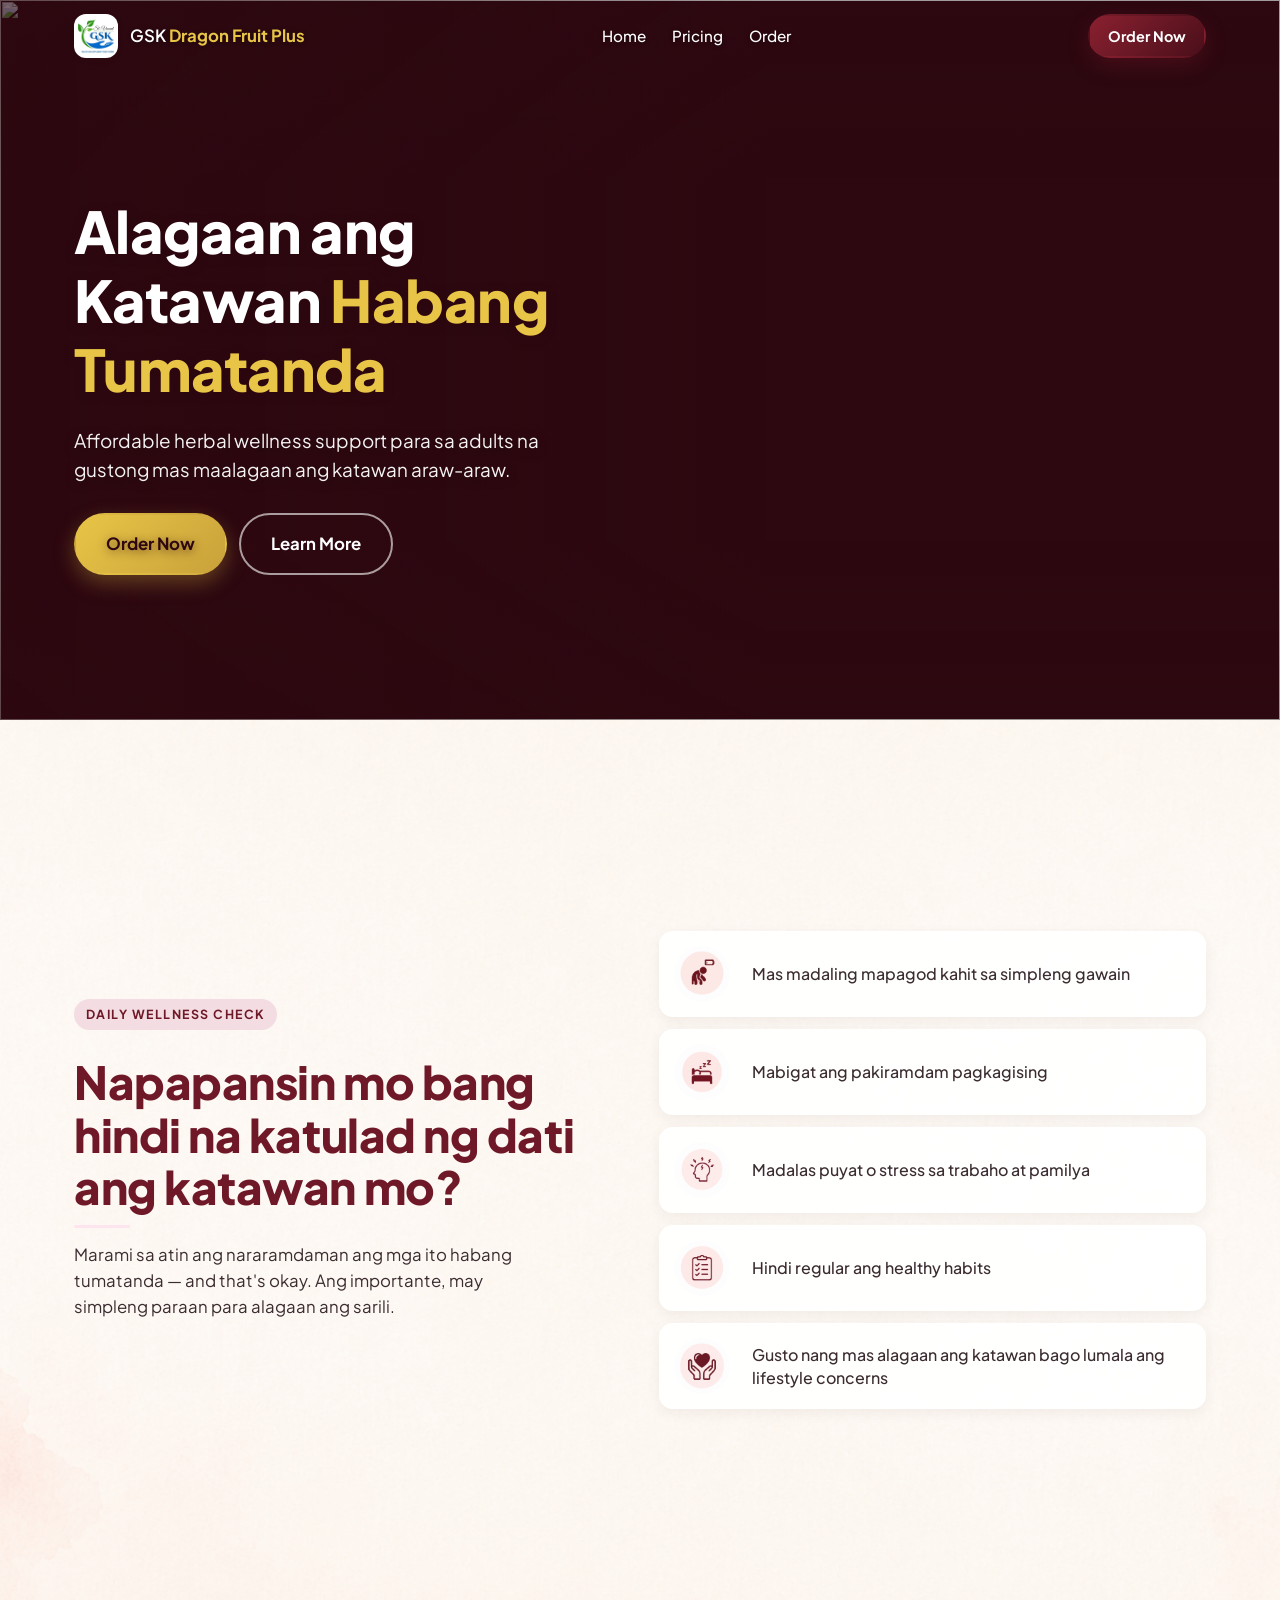
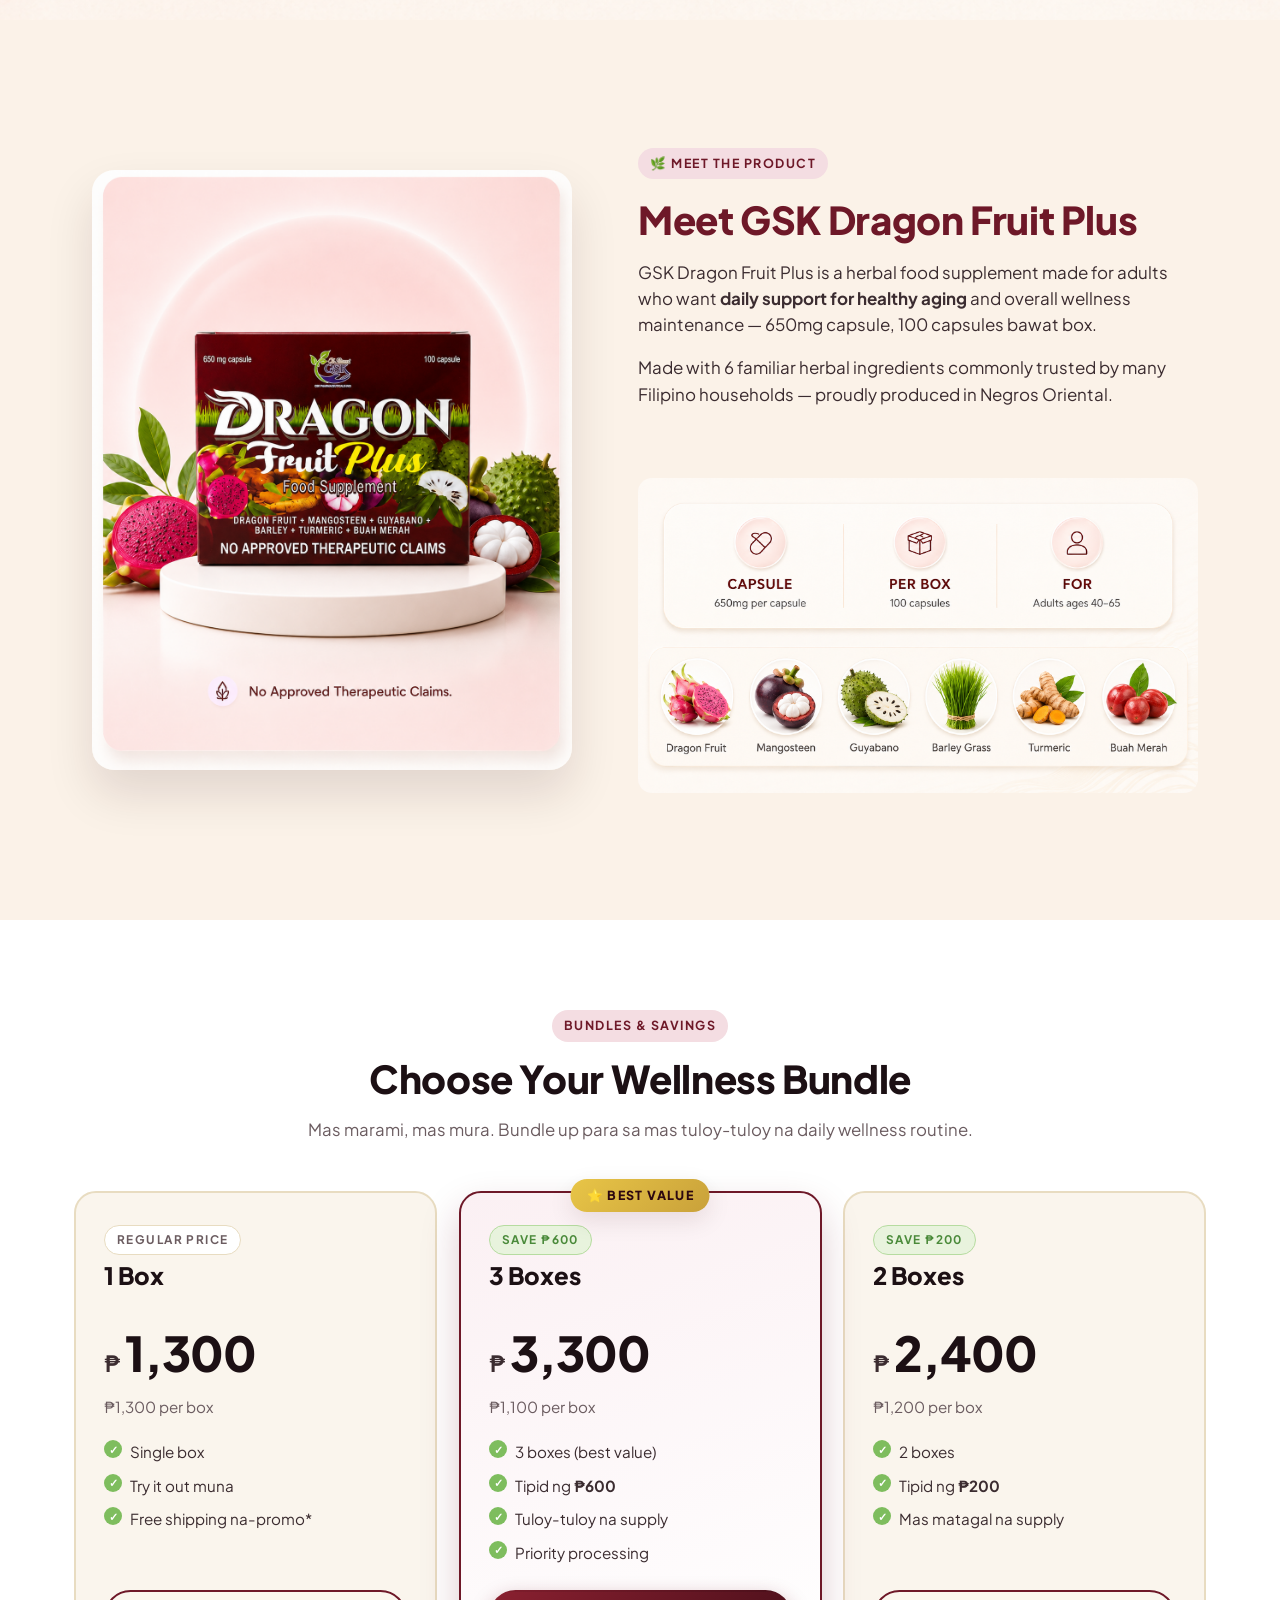
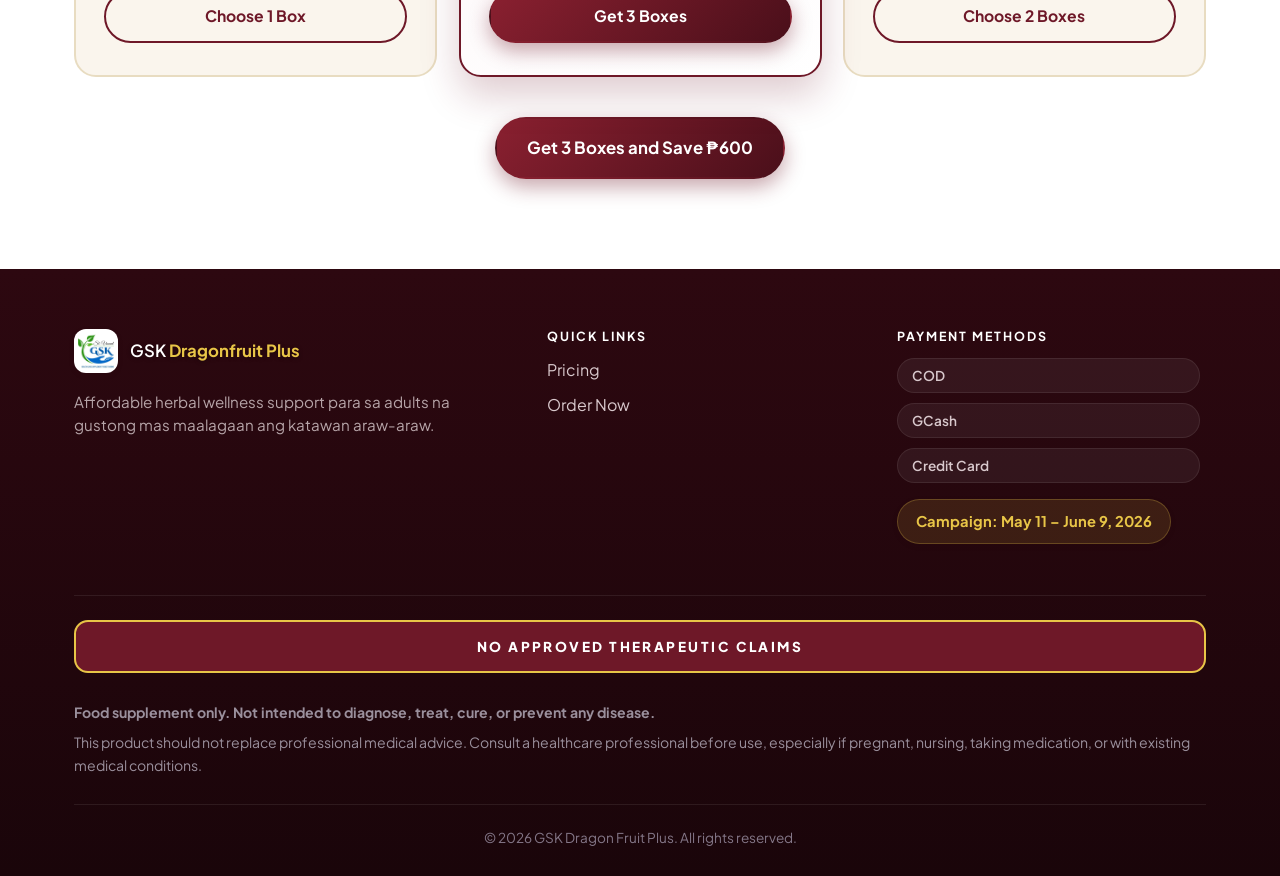
==== commit 71fe29d1: "feat(mobile): group nav left, reorder intro text→I1→22 - Mobile nav: hamburger and logo grouped on t" ====
--- a/index.html
+++ b/index.html
@@ -124,6 +124,8 @@
           Made with 6 familiar herbal ingredients commonly trusted by many
           Filipino households — proudly produced in Negros Oriental.
         </p>
+      </div>
+      <div class="intro-facts">
         <img
           src="Assets/22.png"
           alt="Capsule 650mg per capsule, Per Box 100 capsules, For Adults ages 40–65. Ingredients: Dragon Fruit, Mangosteen, Guyabano, Barley Grass, Turmeric, Buah Merah"
--- a/styles.css
+++ b/styles.css
@@ -642,9 +642,15 @@
 .intro-grid {
   display: grid;
   grid-template-columns: 1fr 1.1fr;
-  gap: 48px;
+  grid-template-areas:
+    "visual copy"
+    "visual facts";
+  gap: 32px 48px;
   align-items: center;
 }
+.intro-visual { grid-area: visual; }
+.intro-copy { grid-area: copy; }
+.intro-facts { grid-area: facts; }
 .intro-visual {
   display: grid;
   place-items: center;
@@ -1056,6 +1062,413 @@
 .steps li h3 { margin-bottom: 6px; }
 .steps li p { margin: 0; color: var(--ink-500); font-size: 0.95rem; }
 
+/* ---------- Admin / Login Page ---------- */
+[hidden] { display: none !important; }
+.page-admin {
+  min-height: 100vh;
+  display: flex;
+  flex-direction: column;
+  background: var(--beige-100);
+}
+.page-admin main {
+  flex: 1;
+  padding-top: 72px;
+}
+
+.login-screen {
+  min-height: calc(100vh - 72px);
+  display: grid;
+  place-items: center;
+  padding: 40px var(--gutter);
+  background:
+    radial-gradient(ellipse at top, rgba(110, 24, 40, 0.10), transparent 60%),
+    linear-gradient(180deg, var(--wine-50), var(--beige-100));
+}
+.login-card {
+  width: 100%;
+  max-width: 420px;
+  background: var(--white);
+  border-radius: var(--radius-lg);
+  padding: 36px 32px;
+  box-shadow: var(--shadow-lg);
+  border: 1px solid var(--beige-300);
+  text-align: center;
+}
+.login-logo {
+  width: 64px;
+  height: 64px;
+  border-radius: 16px;
+  background: var(--wine-50);
+  margin: 0 auto 18px;
+  padding: 8px;
+  display: grid;
+  place-items: center;
+  border: 1px solid var(--wine-100);
+}
+.login-logo img {
+  width: 100%;
+  height: 100%;
+  object-fit: contain;
+}
+.login-card h1 {
+  font-size: 1.6rem;
+  margin: 0 0 6px;
+  color: var(--wine-900);
+}
+.login-sub {
+  color: var(--ink-500);
+  font-size: 0.95rem;
+  margin: 0 0 24px;
+}
+.login-card .form-row { text-align: left; margin-bottom: 18px; }
+.login-error {
+  margin-top: 12px;
+  color: #c8334a;
+  font-size: 0.9rem;
+  font-weight: 600;
+}
+.input-error {
+  animation: shake .4s ease;
+  border-color: #d24c63 !important;
+}
+@keyframes shake {
+  0%, 100% { transform: translateX(0); }
+  25% { transform: translateX(-6px); }
+  75% { transform: translateX(6px); }
+}
+
+/* Admin dashboard */
+.admin-screen {
+  padding: 48px 0 80px;
+}
+.admin-head {
+  display: flex;
+  justify-content: space-between;
+  align-items: flex-start;
+  gap: 20px;
+  margin-bottom: 32px;
+  flex-wrap: wrap;
+}
+.admin-head h1 {
+  font-size: clamp(1.6rem, 3vw, 2.2rem);
+  margin: 6px 0 6px;
+  color: var(--wine-900);
+}
+.admin-sub {
+  color: var(--ink-500);
+  font-size: 0.95rem;
+  margin: 0;
+  max-width: 520px;
+}
+.admin-actions {
+  display: flex;
+  gap: 8px;
+  flex-wrap: wrap;
+}
+
+.admin-stats {
+  display: grid;
+  grid-template-columns: repeat(4, 1fr);
+  gap: 14px;
+  margin-bottom: 28px;
+}
+.admin-stat {
+  background: var(--white);
+  border-radius: var(--radius-md);
+  padding: 18px 22px;
+  border: 1px solid var(--beige-300);
+  box-shadow: var(--shadow-sm);
+  display: flex;
+  align-items: center;
+  gap: 14px;
+  position: relative;
+  overflow: hidden;
+  transition: transform .15s ease, box-shadow .15s ease;
+}
+.admin-stat:hover {
+  transform: translateY(-2px);
+  box-shadow: var(--shadow-md);
+}
+.admin-stat-icon {
+  width: 48px;
+  height: 48px;
+  border-radius: 12px;
+  display: grid;
+  place-items: center;
+  font-size: 1.5rem;
+  flex-shrink: 0;
+  background: var(--beige-100);
+}
+.stat-total .admin-stat-icon { background: var(--wine-100); }
+.stat-pending .admin-stat-icon { background: var(--gold-100); }
+.stat-shipped .admin-stat-icon { background: var(--green-100); }
+.stat-revenue .admin-stat-icon { background: var(--pink-100); }
+.admin-stat-body {
+  display: flex;
+  flex-direction: column;
+  gap: 4px;
+  min-width: 0;
+}
+.admin-stat-label {
+  font-size: 0.74rem;
+  letter-spacing: 0.1em;
+  text-transform: uppercase;
+  font-weight: 700;
+  color: var(--ink-500);
+}
+.admin-stat-value {
+  font-size: 1.5rem;
+  font-weight: 800;
+  color: var(--wine-900);
+  letter-spacing: -0.01em;
+  line-height: 1.1;
+}
+
+/* Toolbar / filters */
+.admin-toolbar {
+  display: flex;
+  gap: 12px;
+  align-items: center;
+  flex-wrap: wrap;
+  margin-bottom: 18px;
+  padding: 14px 16px;
+  background: var(--white);
+  border-radius: var(--radius-md);
+  border: 1px solid var(--beige-300);
+  box-shadow: var(--shadow-sm);
+}
+.admin-search {
+  position: relative;
+  flex: 1;
+  min-width: 220px;
+}
+.admin-search-icon {
+  position: absolute;
+  left: 12px;
+  top: 50%;
+  transform: translateY(-50%);
+  font-size: 0.95rem;
+  pointer-events: none;
+  opacity: 0.6;
+}
+.admin-search input {
+  width: 100%;
+  padding: 10px 12px 10px 36px;
+  border: 1.5px solid var(--beige-300);
+  border-radius: 10px;
+  background: var(--beige-100);
+  font-family: inherit;
+  font-size: 0.95rem;
+  color: var(--ink-900);
+  transition: border-color .15s ease, background .15s ease;
+}
+.admin-search input:focus {
+  outline: none;
+  border-color: var(--wine-700);
+  background: var(--white);
+}
+.admin-filters {
+  display: flex;
+  gap: 8px;
+  flex-wrap: wrap;
+}
+.admin-filters select {
+  padding: 10px 12px;
+  border: 1.5px solid var(--beige-300);
+  border-radius: 10px;
+  background: var(--beige-100);
+  font-family: inherit;
+  font-size: 0.9rem;
+  font-weight: 600;
+  color: var(--ink-700);
+  cursor: pointer;
+  transition: border-color .15s ease, background .15s ease;
+}
+.admin-filters select:hover { background: var(--white); border-color: var(--wine-100); }
+.admin-filters select:focus {
+  outline: none;
+  border-color: var(--wine-700);
+  background: var(--white);
+}
+
+.admin-table-wrap {
+  background: var(--white);
+  border-radius: var(--radius-md);
+  border: 1px solid var(--beige-300);
+  box-shadow: var(--shadow-sm);
+  overflow-x: auto;
+}
+.admin-table {
+  width: 100%;
+  border-collapse: collapse;
+  font-size: 0.92rem;
+}
+.admin-table thead {
+  background: var(--beige-100);
+}
+.admin-table th {
+  text-align: left;
+  padding: 14px 16px;
+  font-size: 0.74rem;
+  letter-spacing: 0.1em;
+  text-transform: uppercase;
+  color: var(--ink-500);
+  font-weight: 700;
+  border-bottom: 1px solid var(--beige-300);
+  white-space: nowrap;
+}
+.admin-table td {
+  padding: 14px 16px;
+  border-bottom: 1px solid var(--beige-200);
+  color: var(--ink-700);
+  vertical-align: top;
+}
+.admin-table tbody tr:hover { background: var(--wine-50); }
+.cell-date { white-space: nowrap; color: var(--ink-500); font-size: 0.86rem; }
+.cell-customer-name {
+  font-weight: 700;
+  color: var(--ink-900);
+  margin-bottom: 2px;
+}
+.cell-customer-contact {
+  color: var(--wine-700);
+  font-weight: 600;
+  font-size: 0.86rem;
+  text-decoration: none;
+}
+.cell-customer-contact:hover { text-decoration: underline; }
+.cell-bundle { white-space: nowrap; font-weight: 600; color: var(--ink-900); }
+.cell-address { max-width: 240px; font-size: 0.88rem; line-height: 1.4; }
+.cell-address-toggle {
+  display: inline-block;
+  margin-top: 4px;
+  background: none;
+  border: none;
+  color: var(--wine-700);
+  font-size: 0.78rem;
+  font-weight: 700;
+  cursor: pointer;
+  padding: 0;
+}
+.cell-address-toggle:hover { text-decoration: underline; }
+.cell-actions { width: 1%; }
+
+.payment-pill {
+  display: inline-block;
+  padding: 4px 10px;
+  border-radius: var(--radius-pill);
+  font-size: 0.76rem;
+  font-weight: 700;
+  white-space: nowrap;
+  letter-spacing: 0.02em;
+}
+.payment-cod { background: var(--green-100); color: var(--green-700); }
+.payment-gcash { background: #dcecff; color: #1d4ed8; }
+.payment-card { background: var(--gold-100); color: #8a6c1a; }
+
+/* Status pill + dropdown */
+.status-pill {
+  display: inline-flex;
+  align-items: center;
+  border-radius: var(--radius-pill);
+  padding: 0;
+  position: relative;
+  border: 1.5px solid transparent;
+  transition: background .15s ease, border-color .15s ease;
+}
+.status-select {
+  appearance: none;
+  -webkit-appearance: none;
+  background: transparent;
+  border: none;
+  font-family: inherit;
+  font-size: 0.78rem;
+  font-weight: 700;
+  letter-spacing: 0.02em;
+  color: inherit;
+  padding: 5px 26px 5px 12px;
+  cursor: pointer;
+  border-radius: var(--radius-pill);
+  background-image: linear-gradient(45deg, transparent 50%, currentColor 50%),
+                    linear-gradient(-45deg, transparent 50%, currentColor 50%);
+  background-position: calc(100% - 12px) center, calc(100% - 8px) center;
+  background-size: 4px 4px, 4px 4px;
+  background-repeat: no-repeat;
+}
+.status-select:focus { outline: none; }
+.status-pending { background: var(--gold-100); color: #8a6c1a; border-color: #ecd994; }
+.status-confirmed { background: #dcecff; color: #1d4ed8; border-color: #b8d4ff; }
+.status-shipped { background: #e0d7f5; color: #5b21b6; border-color: #c8b9ee; }
+.status-delivered { background: var(--green-100); color: var(--green-700); border-color: var(--green-300); }
+.status-cancelled { background: #fde2e6; color: #c8334a; border-color: #f0c0c8; }
+
+.btn-icon-delete {
+  width: 30px;
+  height: 30px;
+  border-radius: 8px;
+  border: 1px solid var(--beige-300);
+  background: var(--white);
+  color: var(--ink-500);
+  cursor: pointer;
+  font-size: 0.9rem;
+  font-weight: 700;
+  transition: background .15s ease, color .15s ease, border-color .15s ease;
+}
+.btn-icon-delete:hover {
+  background: #fde2e6;
+  color: #c8334a;
+  border-color: #f0c0c8;
+}
+
+.admin-empty {
+  padding: 60px 20px;
+  text-align: center;
+  color: var(--ink-500);
+}
+.admin-empty-icon {
+  font-size: 3rem;
+  margin-bottom: 8px;
+}
+.admin-empty h3 {
+  color: var(--ink-900);
+  margin: 0 0 6px;
+  font-size: 1.1rem;
+}
+.admin-empty p { margin: 0 0 16px; }
+
+.admin-note {
+  margin-top: 22px;
+  padding: 14px 18px;
+  background: var(--gold-100);
+  border: 1px solid #ecd994;
+  border-radius: var(--radius-md);
+  font-size: 0.88rem;
+  color: #6e5410;
+}
+.admin-note strong { color: #5a420a; }
+
+@media (max-width: 980px) {
+  .admin-stats { grid-template-columns: repeat(2, 1fr); }
+}
+@media (max-width: 760px) {
+  .admin-head { flex-direction: column; }
+  .admin-actions { width: 100%; }
+  .admin-toolbar { padding: 12px; flex-direction: column; align-items: stretch; }
+  .admin-search { min-width: 0; }
+  .admin-filters { width: 100%; }
+  .admin-filters select { flex: 1 1 30%; min-width: 0; }
+  .admin-table { font-size: 0.85rem; }
+  .admin-table th,
+  .admin-table td { padding: 10px 12px; }
+  .cell-address { max-width: 160px; }
+  .admin-stat-icon { width: 40px; height: 40px; font-size: 1.2rem; }
+  .admin-stat-value { font-size: 1.3rem; }
+  .admin-stat { padding: 14px 16px; gap: 12px; }
+}
+@media (max-width: 480px) {
+  .admin-stats { grid-template-columns: 1fr; }
+}
+
 /* ---------- Order Page (standalone) ---------- */
 .page-order { min-height: 100vh; display: flex; flex-direction: column; }
 .page-order main { flex: 1; padding-top: 72px; }
@@ -1293,14 +1706,20 @@
 /* ---------- Responsive ---------- */
 @media (max-width: 980px) {
   .nav { height: 64px; }
+  .nav {
+    justify-content: flex-start;
+    gap: 12px;
+  }
   .nav-toggle {
     display: inline-flex;
     position: relative;
     z-index: 60;
+    order: 1;
   }
   .brand {
     position: relative;
     z-index: 60;
+    order: 2;
   }
   .nav-cta { display: none; }
   .nav-links {
@@ -1413,8 +1832,16 @@
   .final-grid,
   .problem-grid {
     grid-template-columns: 1fr;
+    grid-template-areas: none;
     gap: 32px;
   }
+  .intro-grid {
+    display: flex;
+    flex-direction: column;
+  }
+  .intro-grid .intro-copy { order: 1; }
+  .intro-grid .intro-visual { order: 2; }
+  .intro-grid .intro-facts { order: 3; }
   .problem-copy { text-align: center; }
   .problem-copy .problem-heading { padding-bottom: 16px; }
   .problem-copy .problem-heading::after { left: 50%; transform: translateX(-50%); }
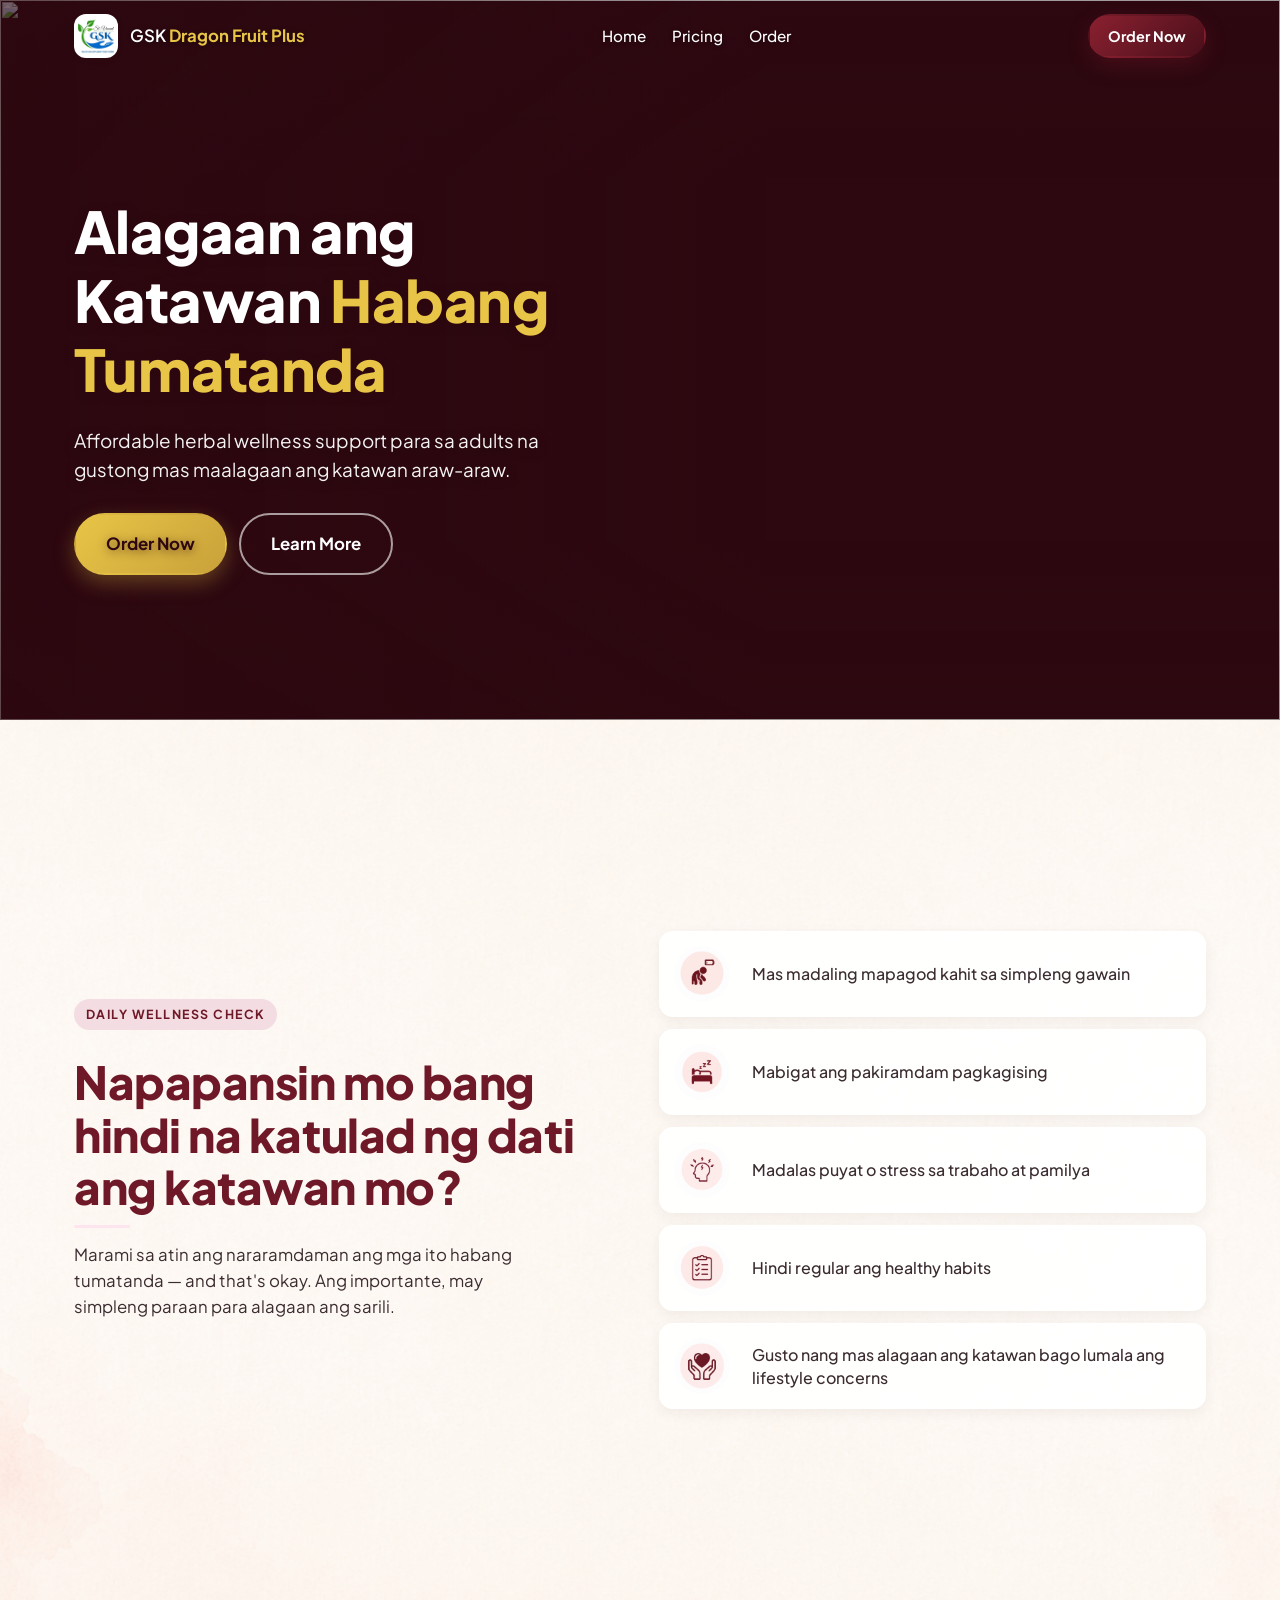
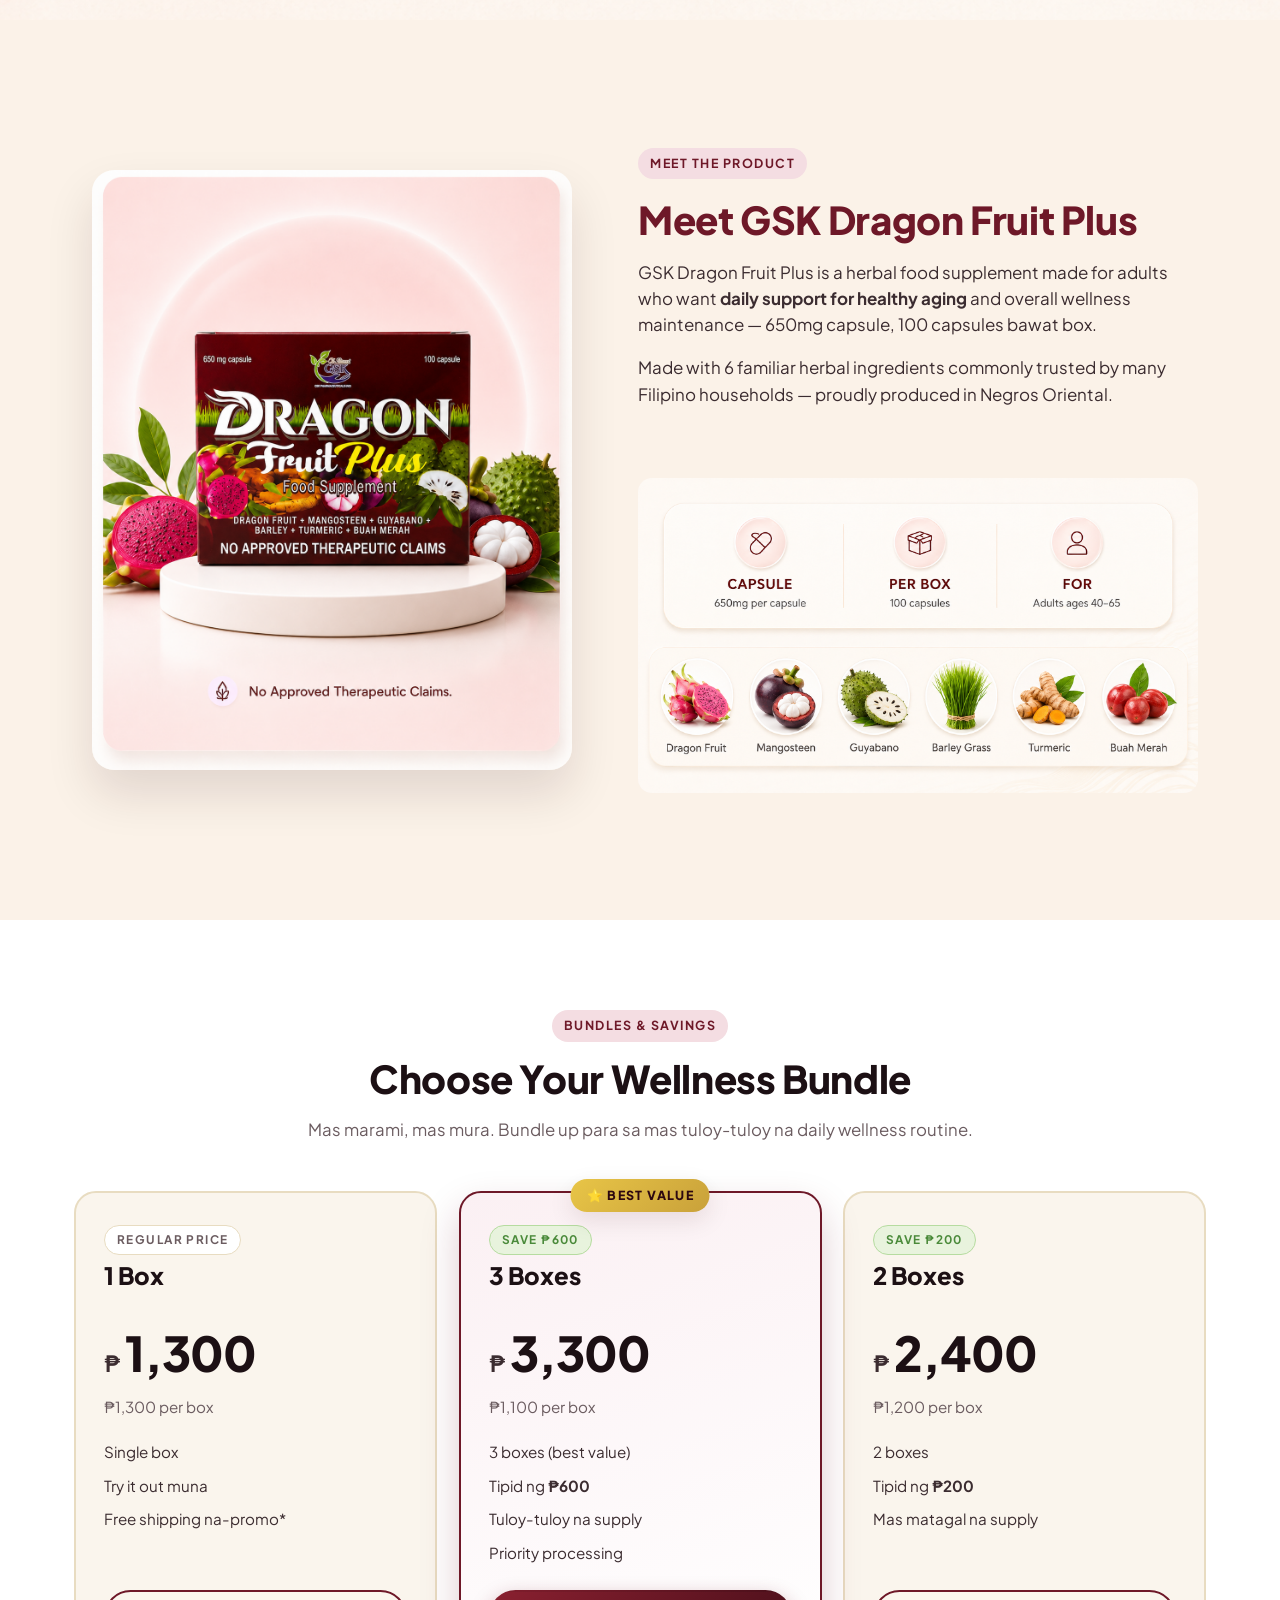
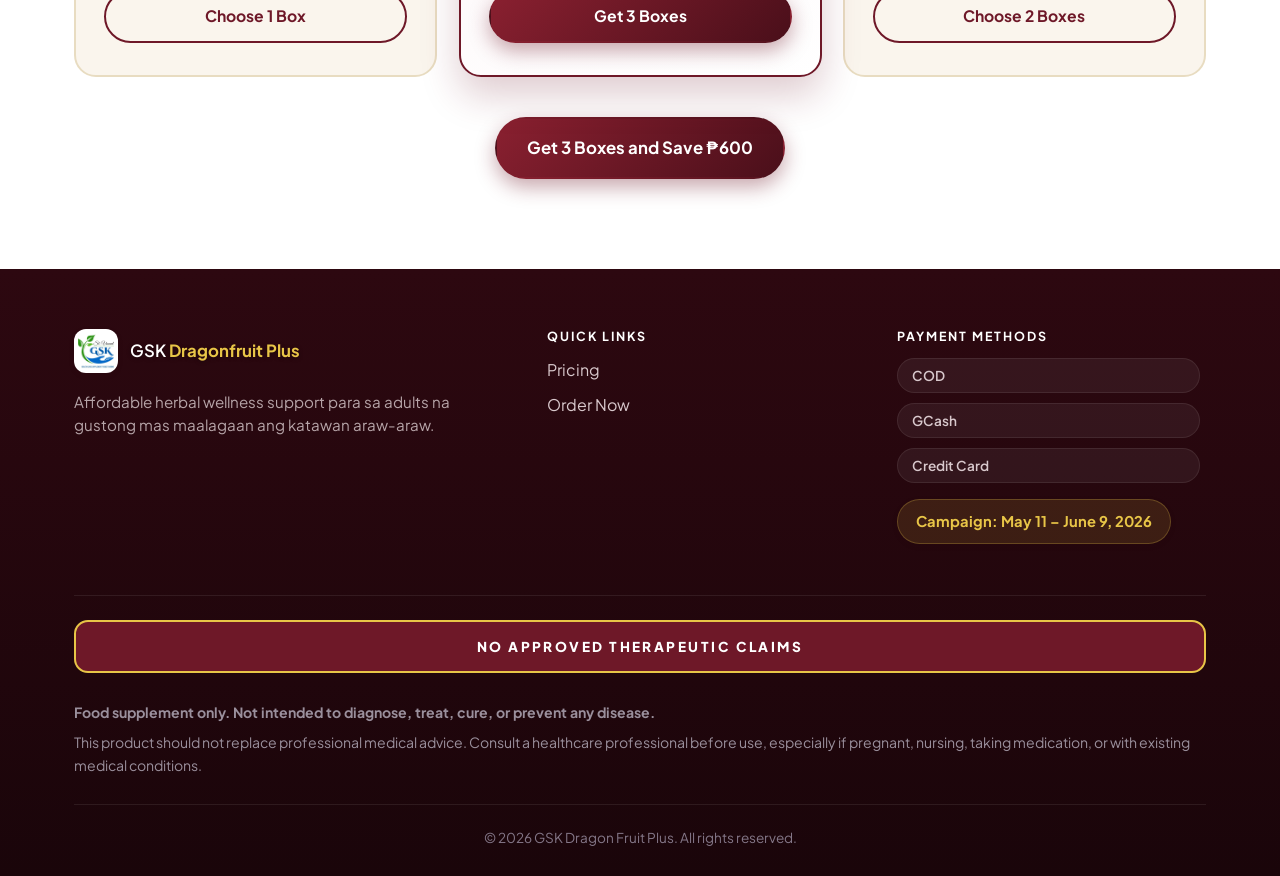
==== commit 55e12715: "fix(intro): remove leaf icon from MEET THE PRODUCT eyebrow" ====
--- a/index.html
+++ b/index.html
@@ -113,7 +113,7 @@
         />
       </div>
       <div class="intro-copy">
-        <span class="eyebrow"><span aria-hidden="true">🌿</span> Meet the Product</span>
+        <span class="eyebrow">Meet the Product</span>
         <h2 class="intro-heading">Meet GSK Dragon Fruit Plus</h2>
         <p>
           GSK Dragon Fruit Plus is a herbal food supplement made for adults who
--- a/styles.css
+++ b/styles.css
@@ -921,22 +921,8 @@
   display: grid; gap: 10px;
 }
 .price-features li {
-  position: relative;
-  padding-left: 26px;
   font-size: 0.95rem;
   color: var(--ink-700);
-}
-.price-features li::before {
-  content: "✓";
-  position: absolute;
-  left: 0; top: 0;
-  width: 18px; height: 18px;
-  display: grid; place-items: center;
-  background: var(--green-500);
-  color: #fff;
-  border-radius: 50%;
-  font-size: 11px;
-  font-weight: 800;
 }
 .price-card .btn { margin-top: auto; }
 
@@ -1813,14 +1799,27 @@
     margin: 0 0 22px;
   }
   .hero-ctas {
+    position: absolute;
+    top: calc(clamp(280px, 48vh, 380px) / 2 - 48px);
+    left: var(--gutter);
+    z-index: 5;
     flex-direction: column;
-    gap: 10px;
-    margin-bottom: 0;
+    gap: 8px;
+    margin: 0;
+    width: auto;
   }
   .hero-ctas .btn {
-    width: 100%;
+    width: auto;
     flex: 0 0 auto;
-    white-space: normal;
+    padding: 9px 22px;
+    font-size: 0.82rem;
+    min-width: 140px;
+    white-space: nowrap;
+  }
+  .hero-copy .btn-ghost {
+    background: rgba(255, 255, 255, 0.12);
+    backdrop-filter: blur(6px);
+    -webkit-backdrop-filter: blur(6px);
   }
   .intro,
   .problem {
@@ -1891,6 +1890,7 @@
 
   .hero-bg { height: clamp(260px, 44vh, 340px); }
   .hero-bg-img { object-position: 62% center; }
+  .hero-ctas { top: calc(clamp(260px, 44vh, 340px) / 2 - 48px); }
   .hero-copy h1 {
     font-size: clamp(1.5rem, 6.8vw, 1.95rem);
   }
@@ -1982,6 +1982,7 @@
   .brand-name { display: none; }
   .hero-bg { height: 240px; }
   .hero-bg-img { object-position: 65% center; }
+  .hero-ctas { top: 72px; }
   .hero-copy h1 { font-size: 1.6rem; }
   .intro-meta { grid-template-columns: 1fr; gap: 14px; }
   .intro-ingredients { grid-template-columns: repeat(2, 1fr); }
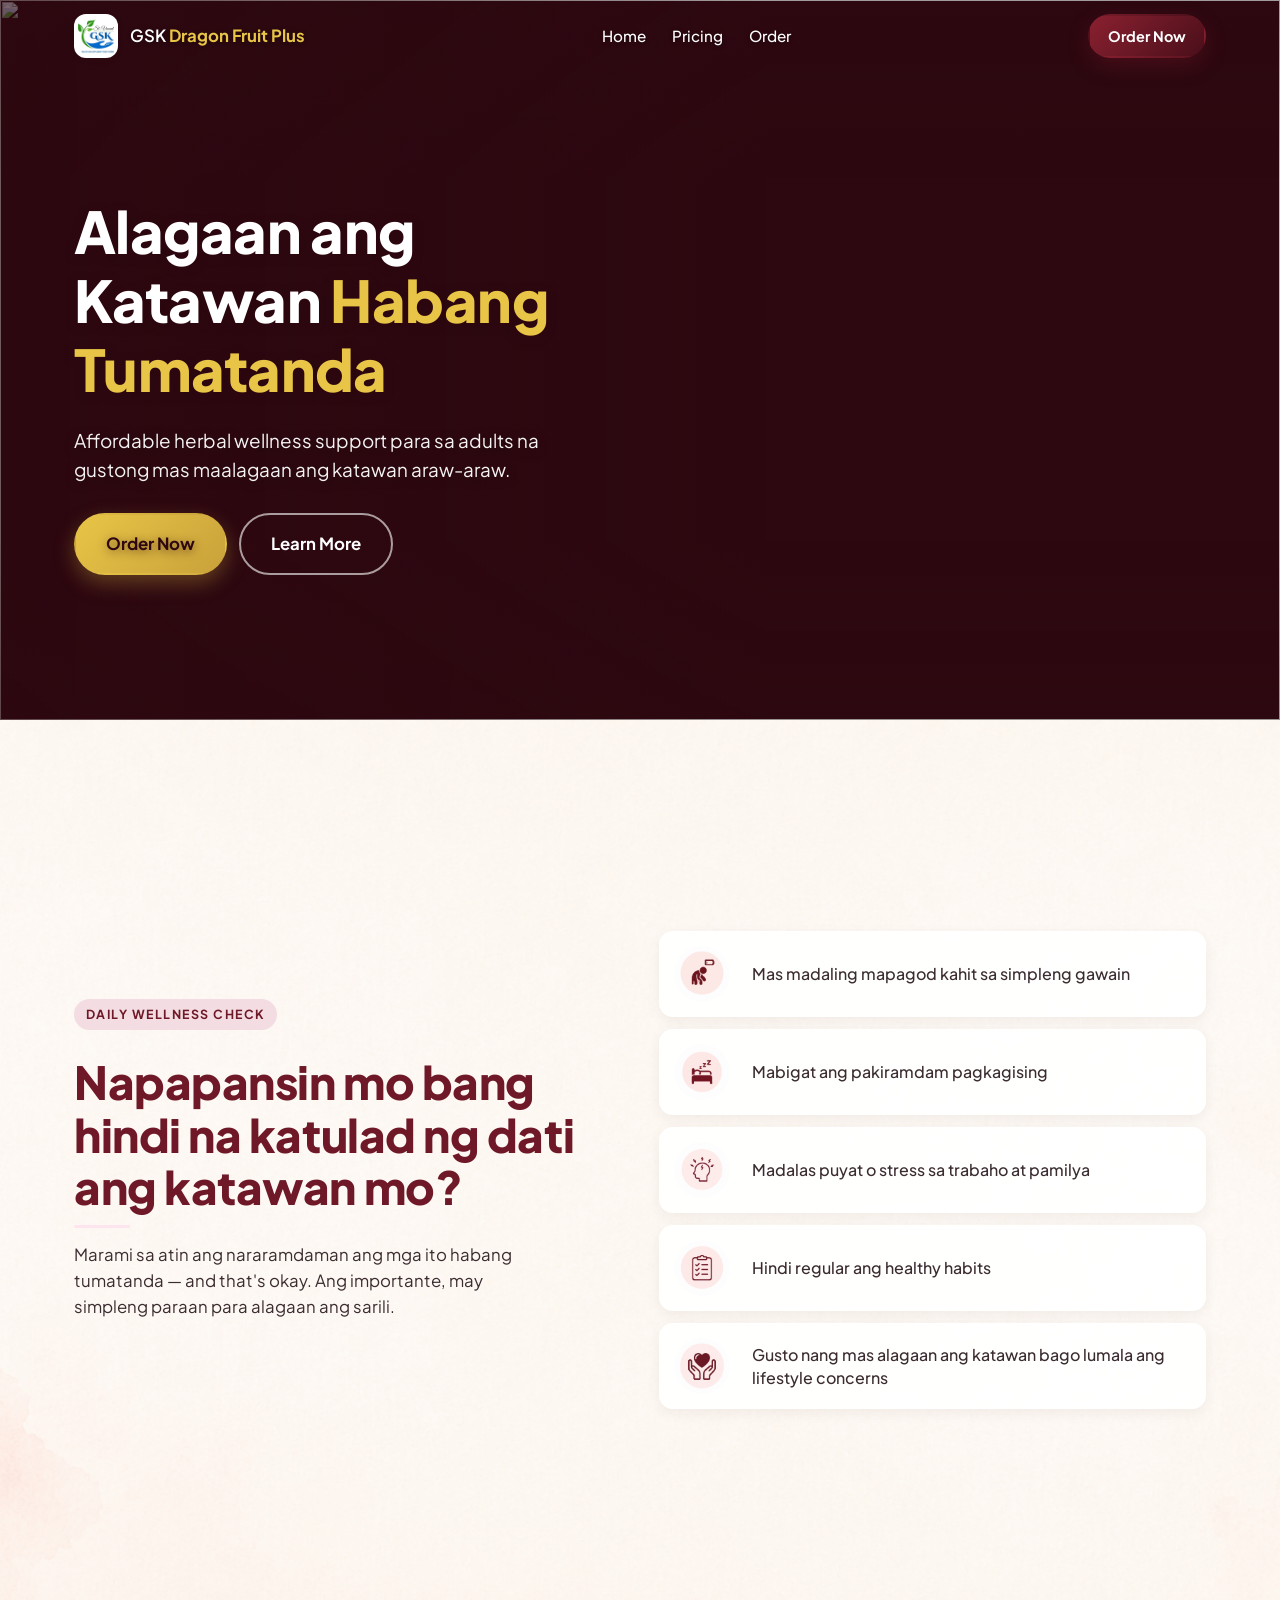
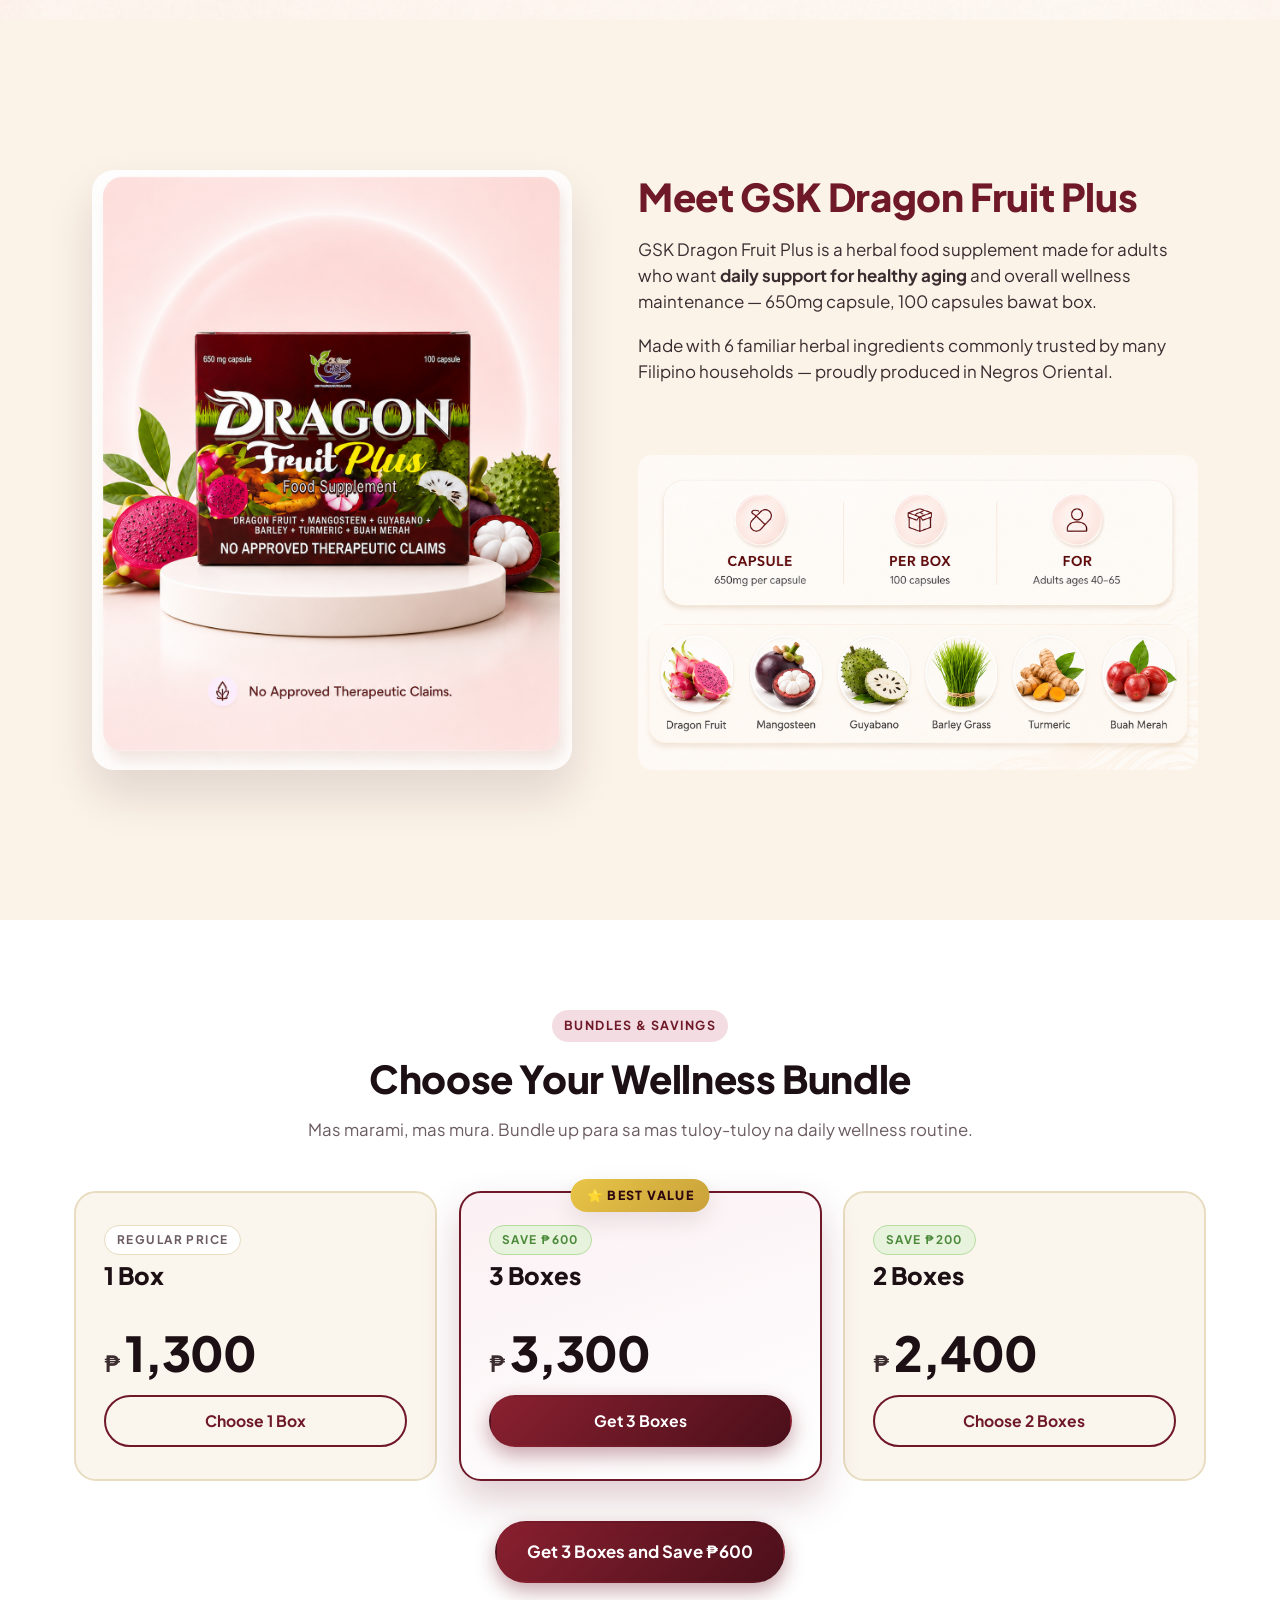
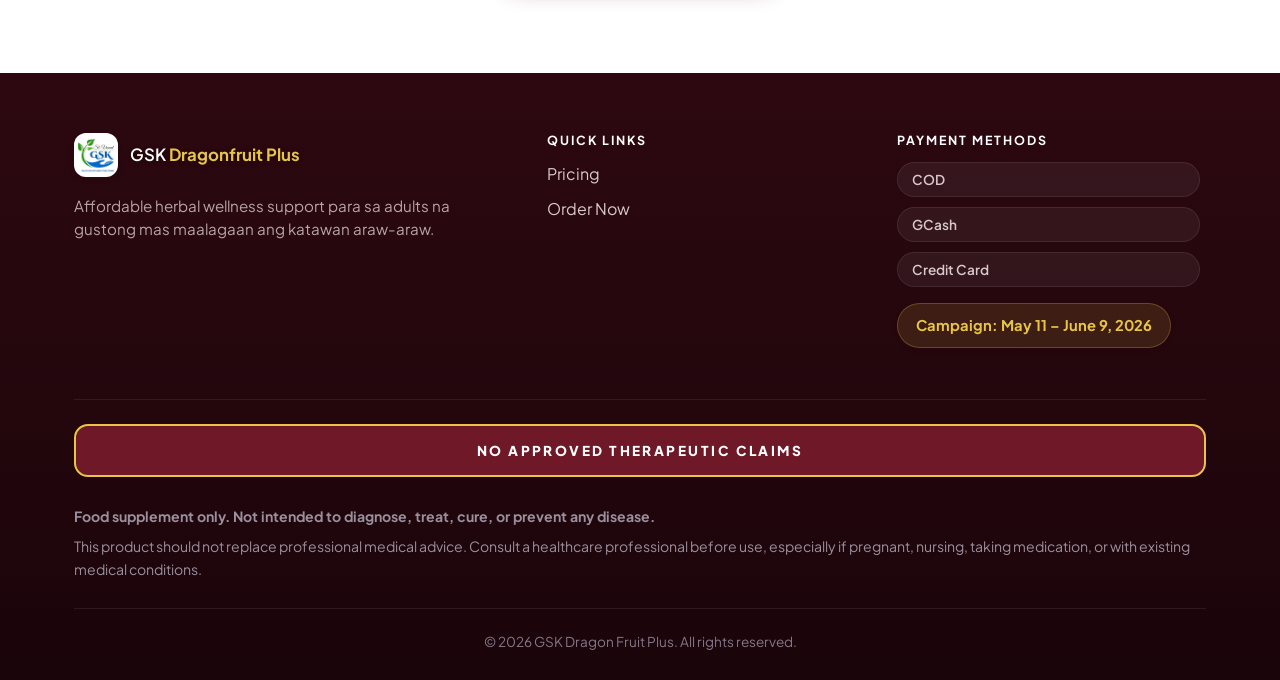
==== commit c733e59a: "fix(pricing+intro): strip per-box redundancy, feature checklists, MEET THE PRODUCT eyebrow" ====
--- a/index.html
+++ b/index.html
@@ -113,7 +113,6 @@
         />
       </div>
       <div class="intro-copy">
-        <span class="eyebrow">Meet the Product</span>
         <h2 class="intro-heading">Meet GSK Dragon Fruit Plus</h2>
         <p>
           GSK Dragon Fruit Plus is a herbal food supplement made for adults who
@@ -155,12 +154,6 @@
           <div class="price-amount">
             <span class="currency">₱</span><span class="amount">1,300</span>
           </div>
-          <p class="per-box">₱1,300 per box</p>
-          <ul class="price-features">
-            <li>Single box</li>
-            <li>Try it out muna</li>
-            <li>Free shipping na-promo*</li>
-          </ul>
           <a href="order.html?bundle=1+Box" class="btn btn-outline btn-block">Choose 1 Box</a>
         </article>
 
@@ -173,13 +166,6 @@
           <div class="price-amount">
             <span class="currency">₱</span><span class="amount">3,300</span>
           </div>
-          <p class="per-box">₱1,100 per box</p>
-          <ul class="price-features">
-            <li>3 boxes (best value)</li>
-            <li>Tipid ng <strong>₱600</strong></li>
-            <li>Tuloy-tuloy na supply</li>
-            <li>Priority processing</li>
-          </ul>
           <a href="order.html?bundle=3+Boxes" class="btn btn-primary btn-block">Get 3 Boxes</a>
         </article>
 
@@ -191,12 +177,6 @@
           <div class="price-amount">
             <span class="currency">₱</span><span class="amount">2,400</span>
           </div>
-          <p class="per-box">₱1,200 per box</p>
-          <ul class="price-features">
-            <li>2 boxes</li>
-            <li>Tipid ng <strong>₱200</strong></li>
-            <li>Mas matagal na supply</li>
-          </ul>
           <a href="order.html?bundle=2+Boxes" class="btn btn-outline btn-block">Choose 2 Boxes</a>
         </article>
       </div>
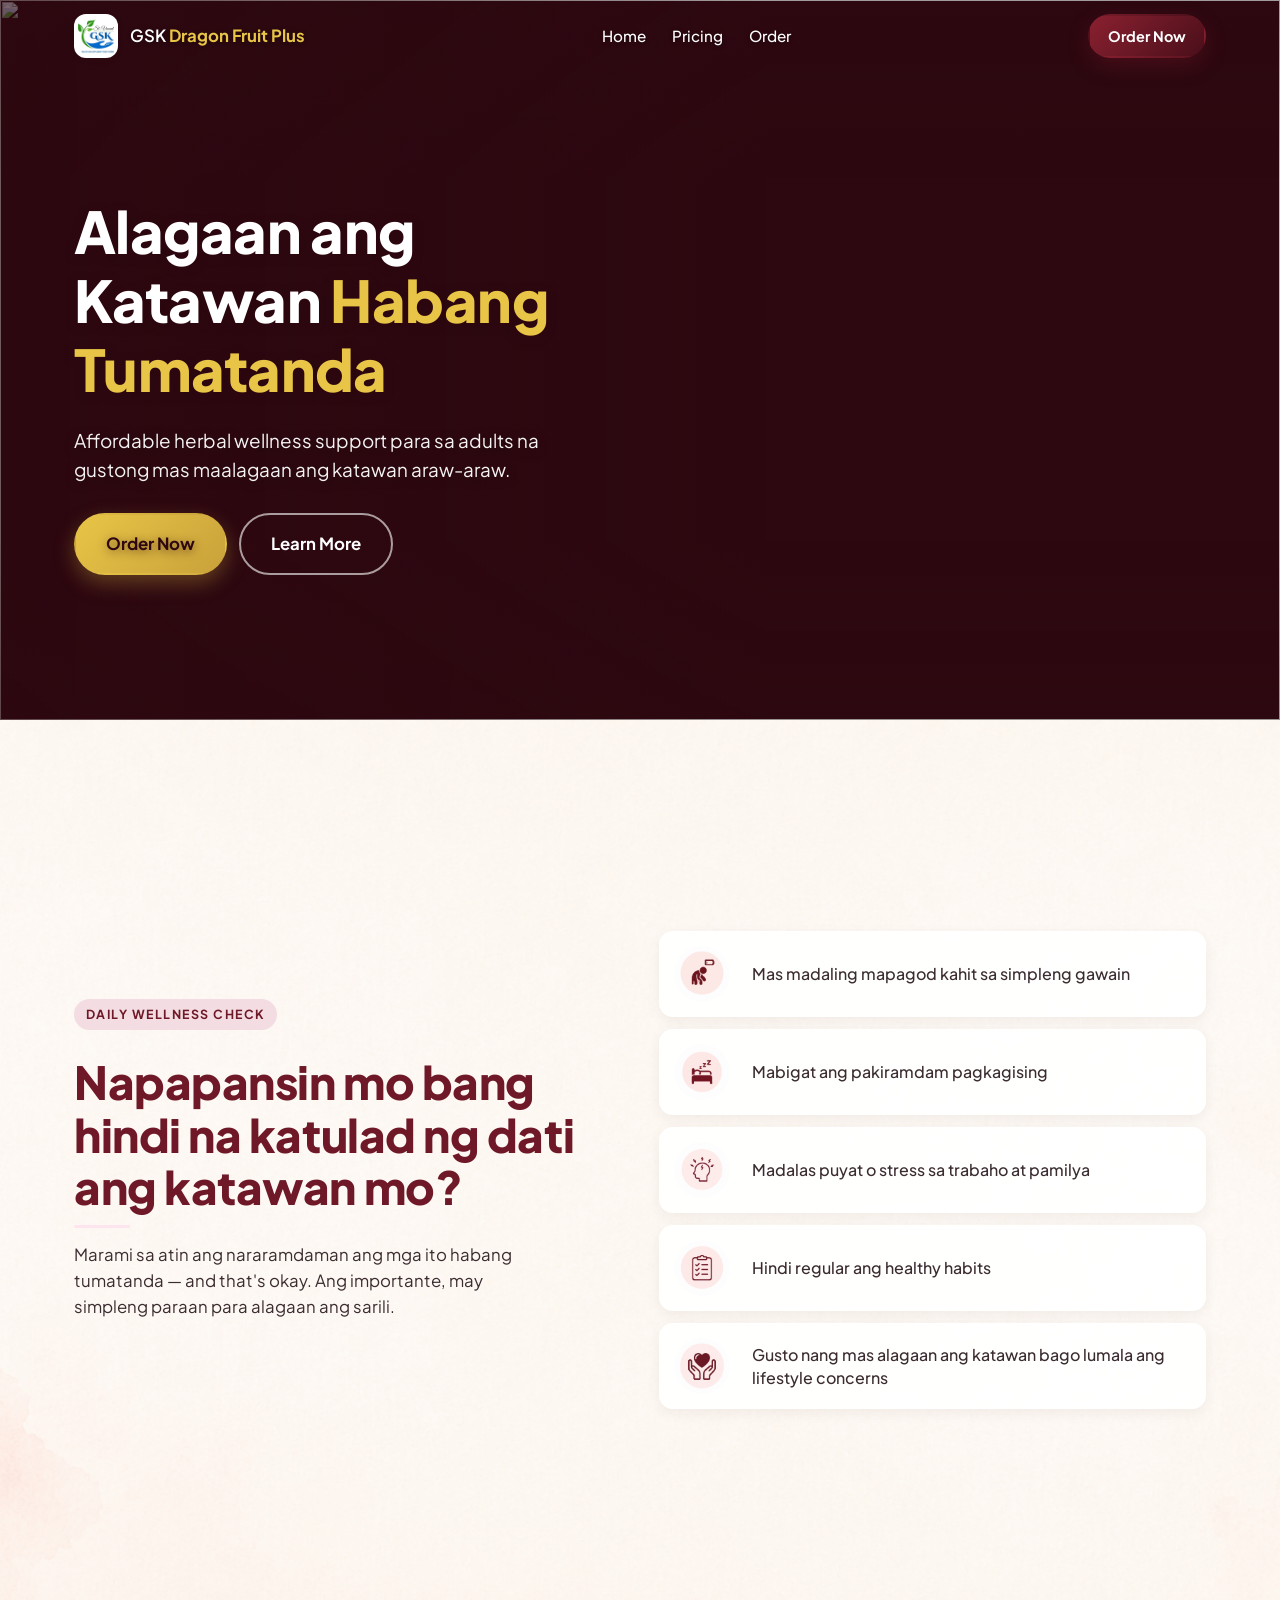
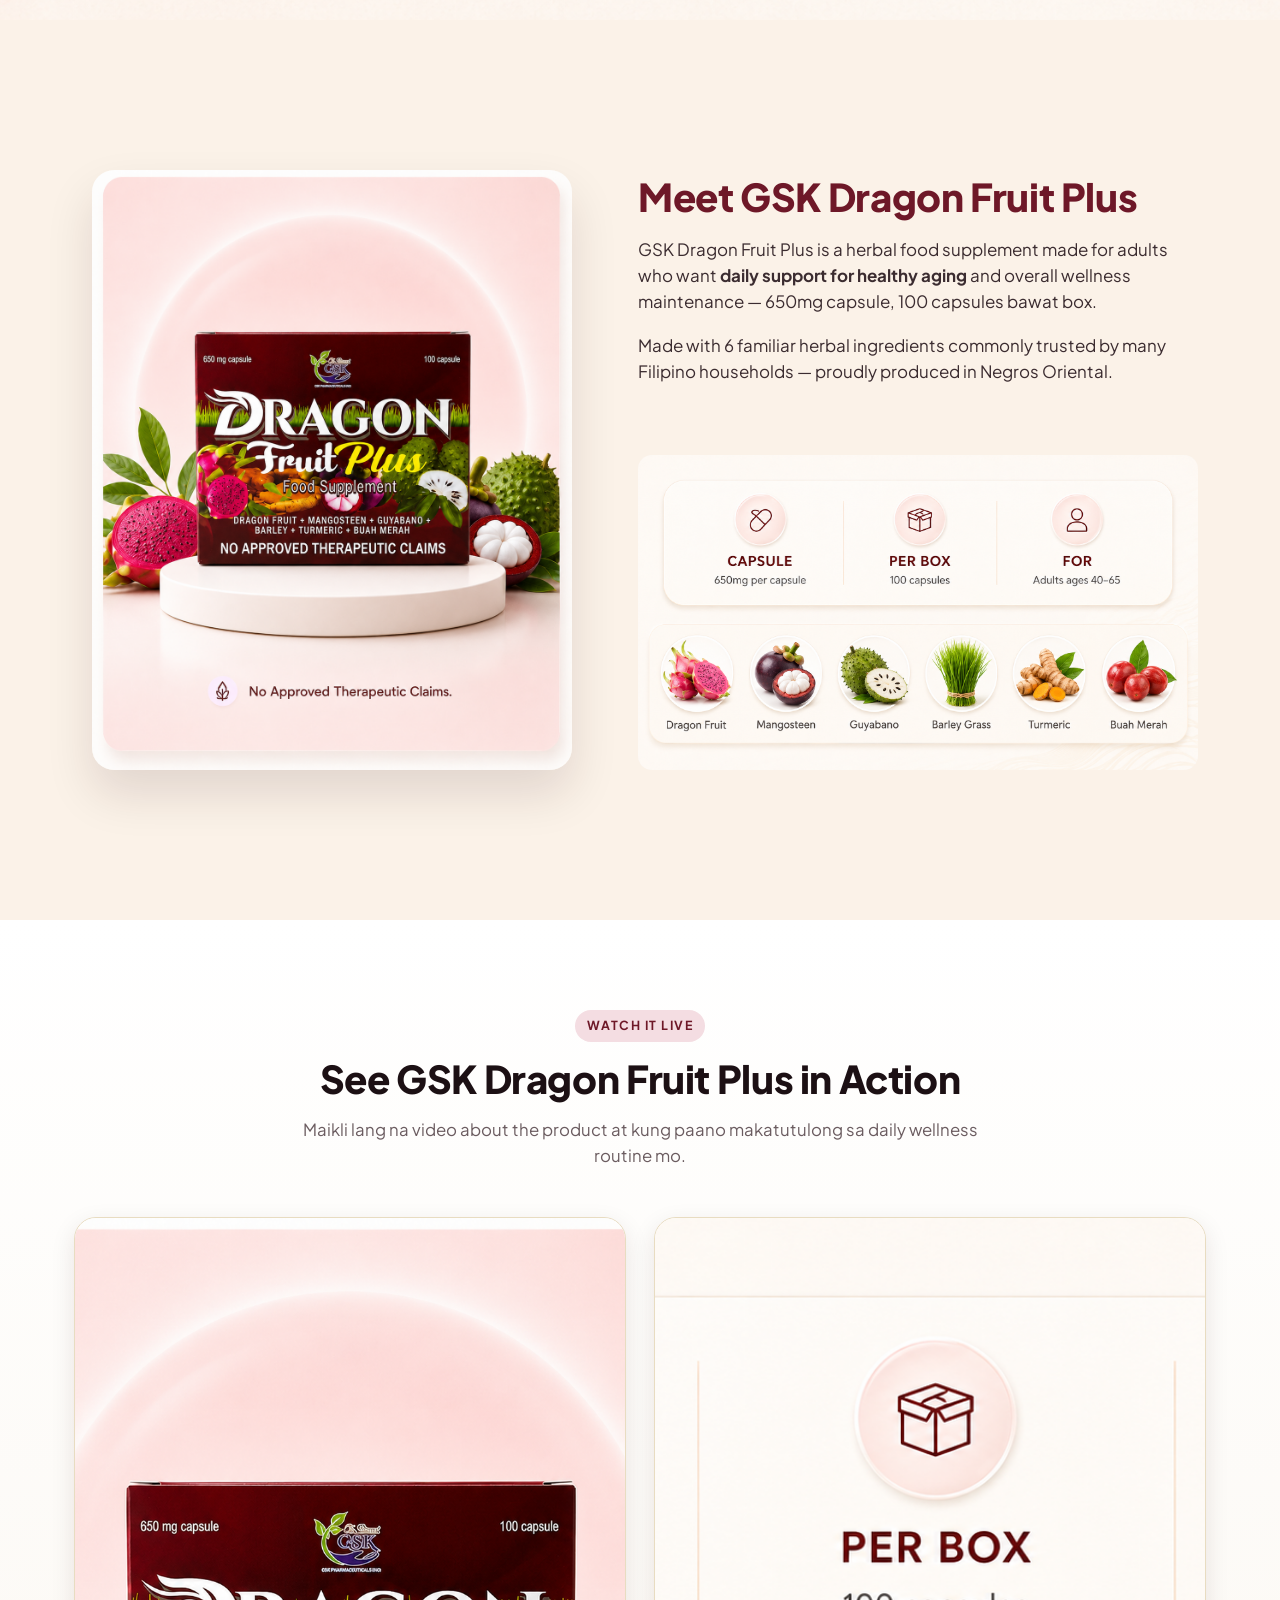
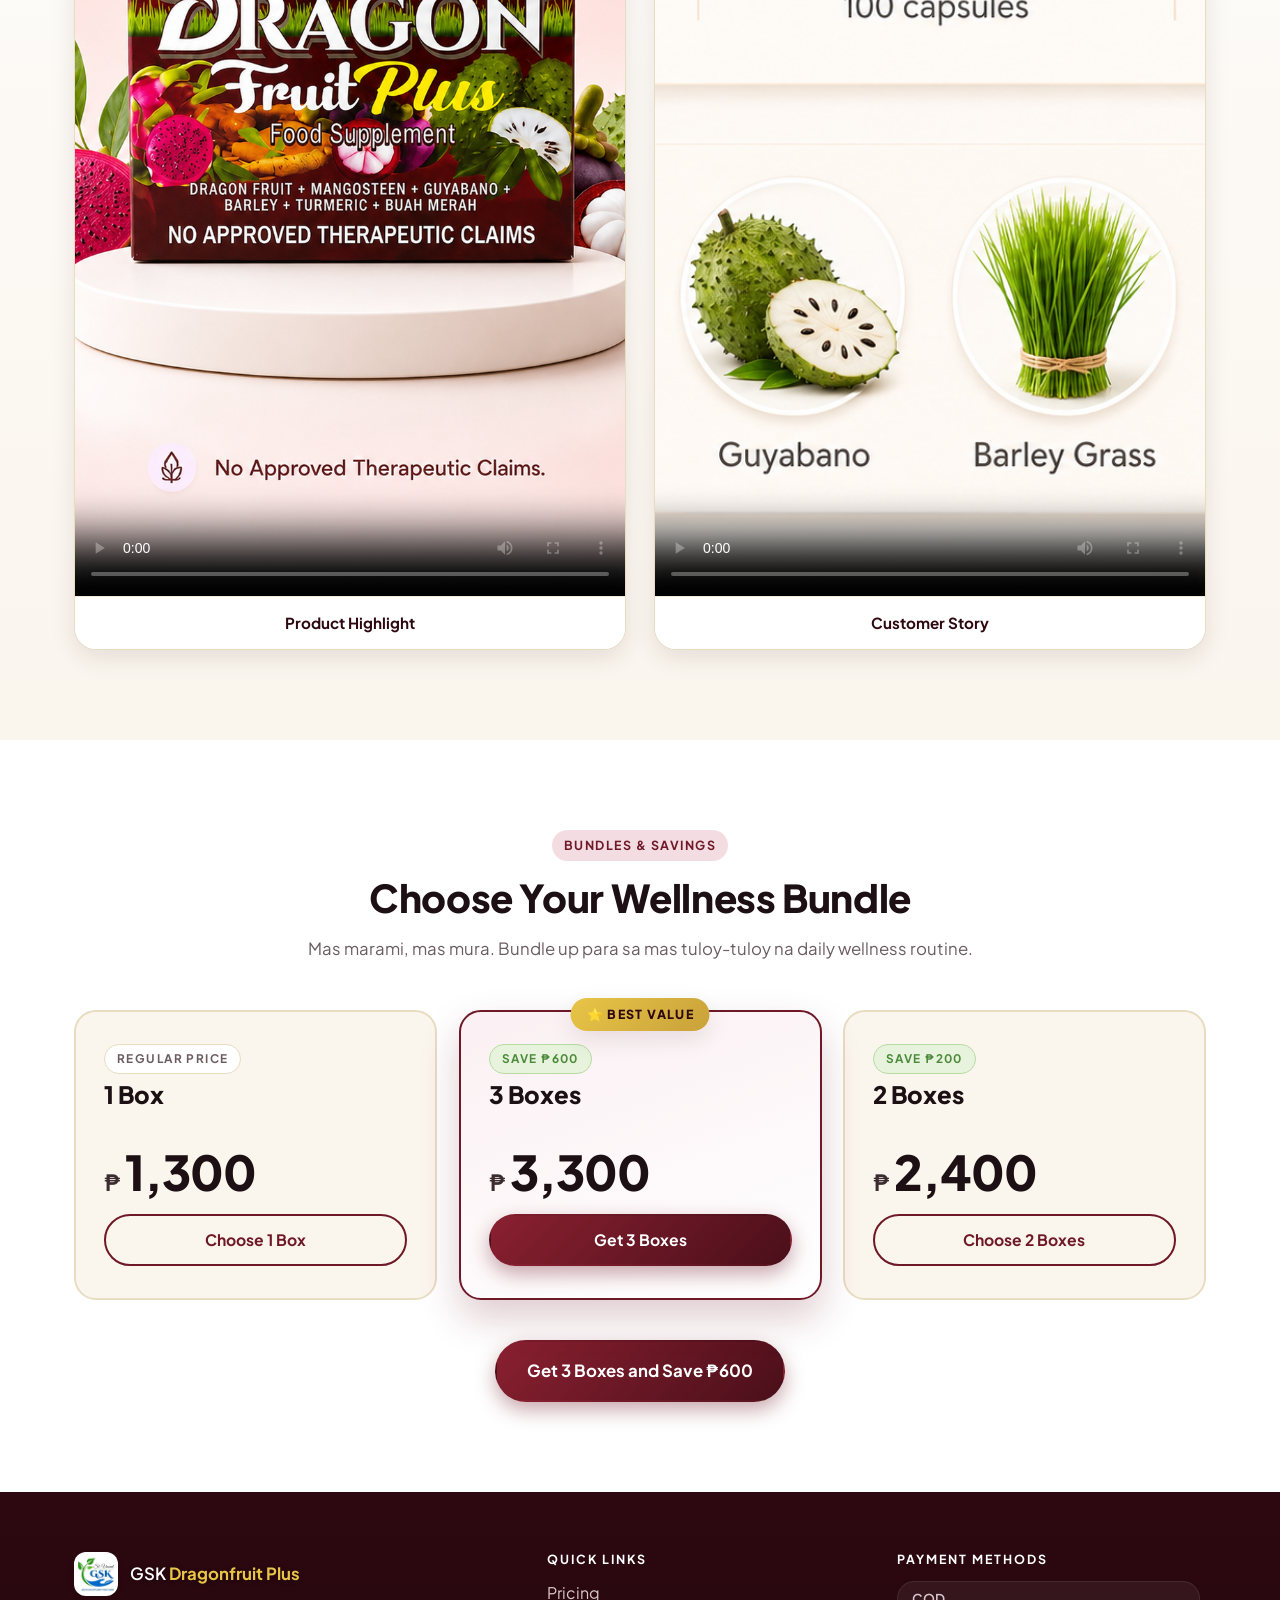
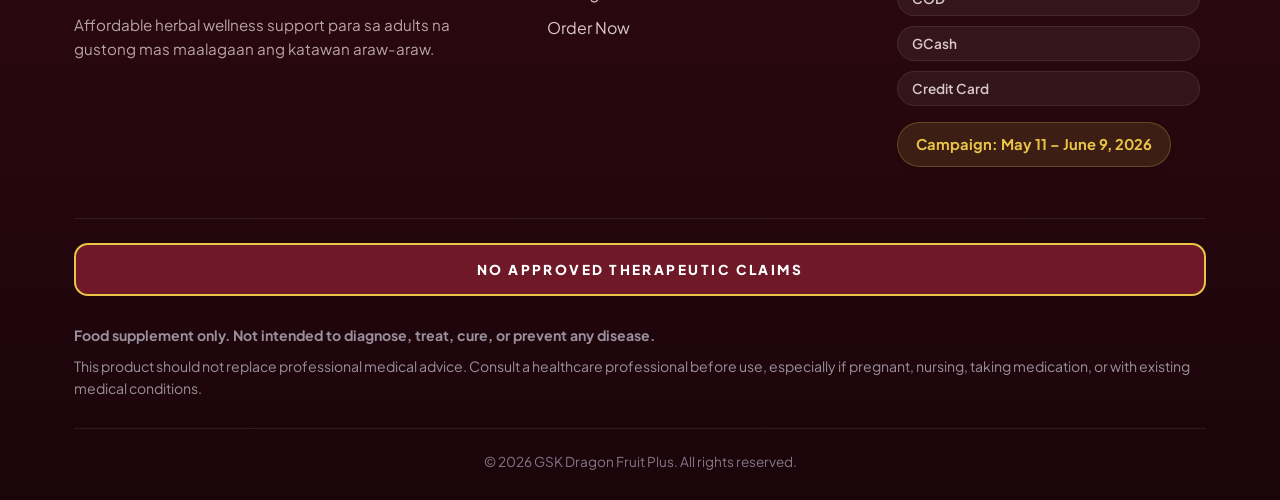
==== commit 3e1b9965: "feat: add featured videos section with responsive grid Adds a Watch It Live section between intro an" ====
--- a/index.html
+++ b/index.html
@@ -137,6 +137,46 @@
 
 
 
+  <!-- 5. Featured Videos -->
+  <section class="featured-videos">
+    <div class="container">
+      <div class="section-head">
+        <span class="eyebrow">Watch It Live</span>
+        <h2>See GSK Dragon Fruit Plus in Action</h2>
+        <p class="section-sub">Maikli lang na video about the product at kung paano makatutulong sa daily wellness routine mo.</p>
+      </div>
+      <div class="video-grid">
+        <figure class="video-card">
+          <video
+            class="video-player"
+            controls
+            preload="metadata"
+            playsinline
+            poster="Assets/I1.png"
+          >
+            <source src="Assets/Video/Gsk.mp4" type="video/mp4" />
+            Hindi suportado ng browser mo ang video playback.
+          </video>
+          <figcaption>Product Highlight</figcaption>
+        </figure>
+        <figure class="video-card">
+          <video
+            class="video-player"
+            controls
+            preload="metadata"
+            playsinline
+            poster="Assets/22.png"
+          >
+            <source src="Assets/Video/copy_81535C1F-3AC2-44FF-9E58-29E804AADAD4.mov" type="video/quicktime" />
+            <source src="Assets/Video/copy_81535C1F-3AC2-44FF-9E58-29E804AADAD4.mov" type="video/mp4" />
+            Hindi suportado ng browser mo ang video playback.
+          </video>
+          <figcaption>Customer Story</figcaption>
+        </figure>
+      </div>
+    </div>
+  </section>
+
   <!-- 6. Pricing -->
   <section id="pricing" class="pricing">
     <div class="container">
--- a/styles.css
+++ b/styles.css
@@ -845,6 +845,53 @@
 }
 .ben-wide h3 { margin: 0 0 4px; }
 .ben-wide p { margin: 0; }
+
+/* ---------- Featured Videos ---------- */
+.featured-videos {
+  padding: 90px 0;
+  background: linear-gradient(180deg, var(--white), var(--beige-100));
+}
+.video-grid {
+  display: grid;
+  grid-template-columns: repeat(2, 1fr);
+  gap: 28px;
+  align-items: start;
+}
+.video-card {
+  margin: 0;
+  background: var(--white);
+  border-radius: var(--radius-lg);
+  overflow: hidden;
+  box-shadow: var(--shadow-md);
+  border: 1px solid var(--beige-300);
+  transition: transform .25s ease, box-shadow .25s ease;
+}
+.video-card:hover {
+  transform: translateY(-4px);
+  box-shadow: var(--shadow-lg);
+}
+.video-player {
+  display: block;
+  width: 100%;
+  height: auto;
+  aspect-ratio: 9 / 16;
+  background: var(--wine-900);
+  object-fit: cover;
+}
+.video-card figcaption {
+  padding: 14px 18px;
+  font-size: 0.95rem;
+  font-weight: 700;
+  color: var(--wine-900);
+  text-align: center;
+  border-top: 1px solid var(--beige-200);
+  background: var(--white);
+}
+
+@media (max-width: 980px) {
+  .featured-videos { padding: 56px 0; }
+  .video-grid { grid-template-columns: 1fr; gap: 20px; max-width: 480px; margin: 0 auto; }
+}
 
 /* ---------- Pricing ---------- */
 .pricing {
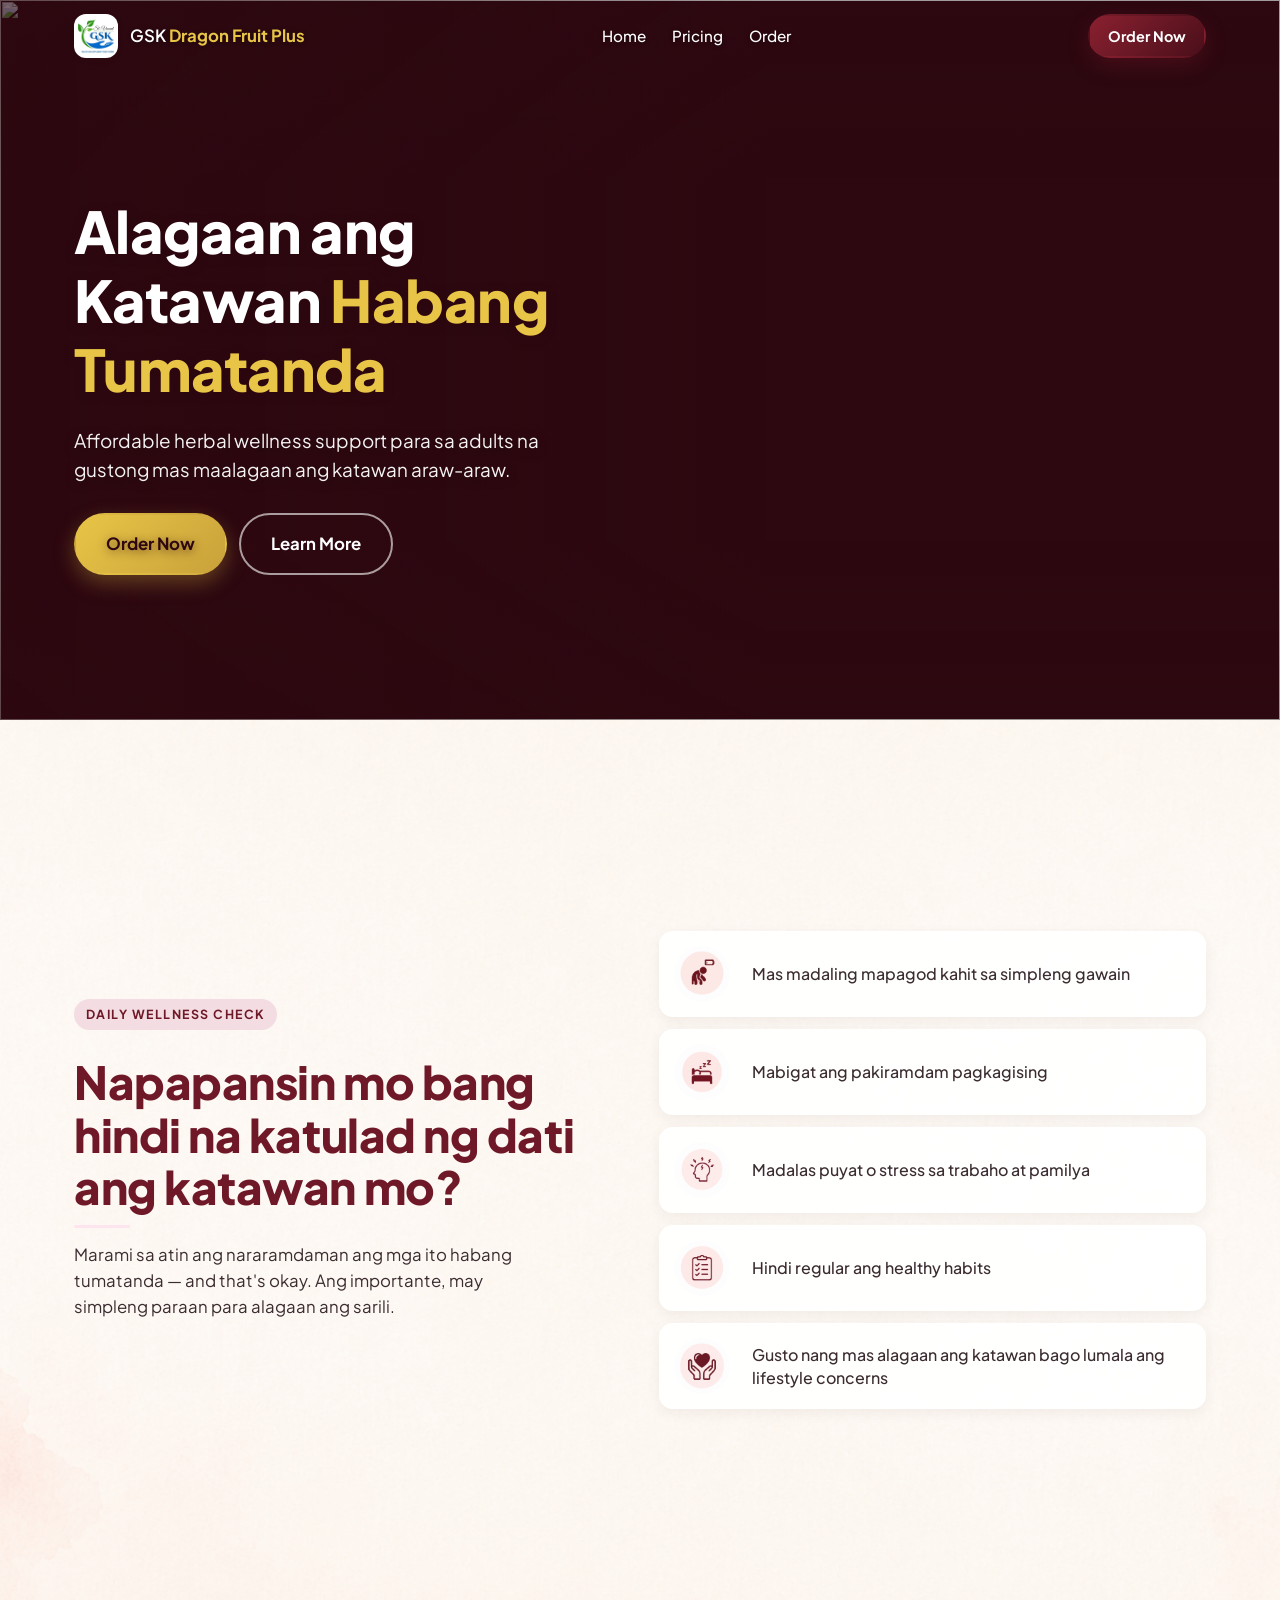
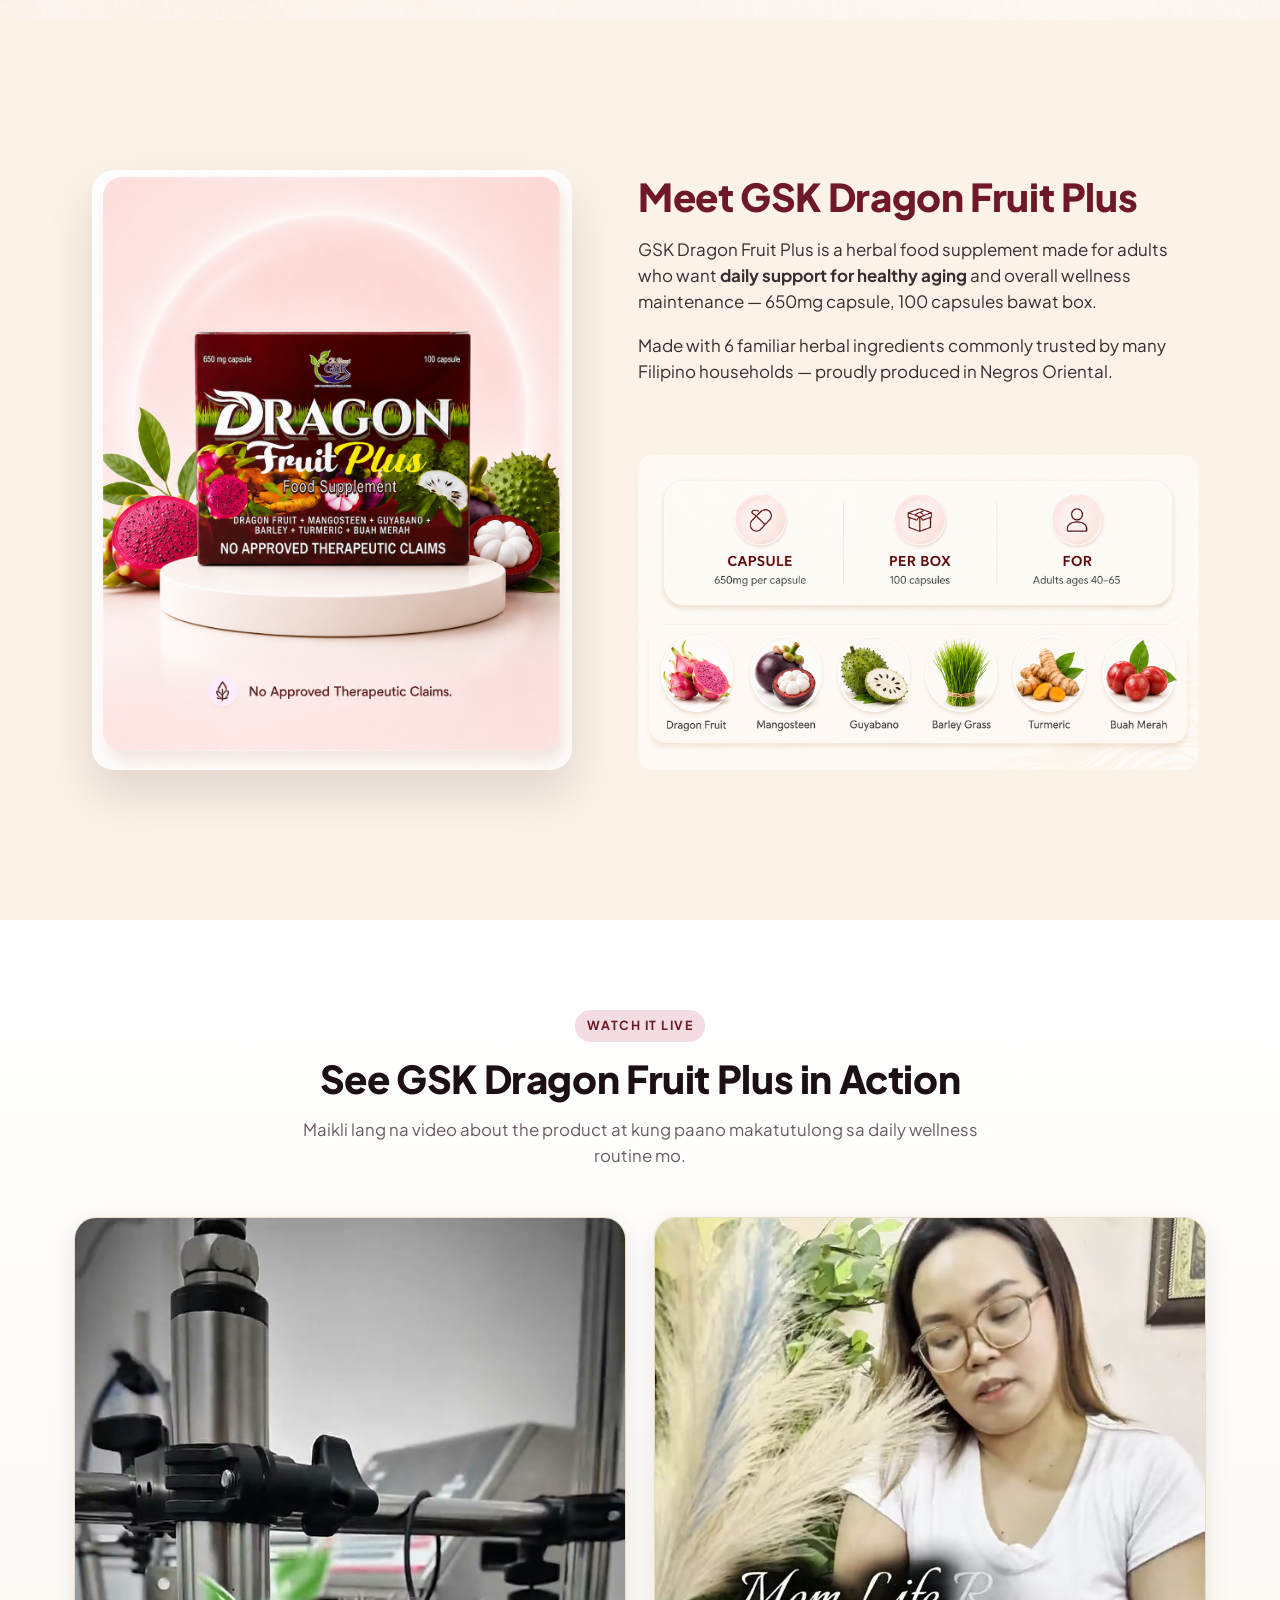
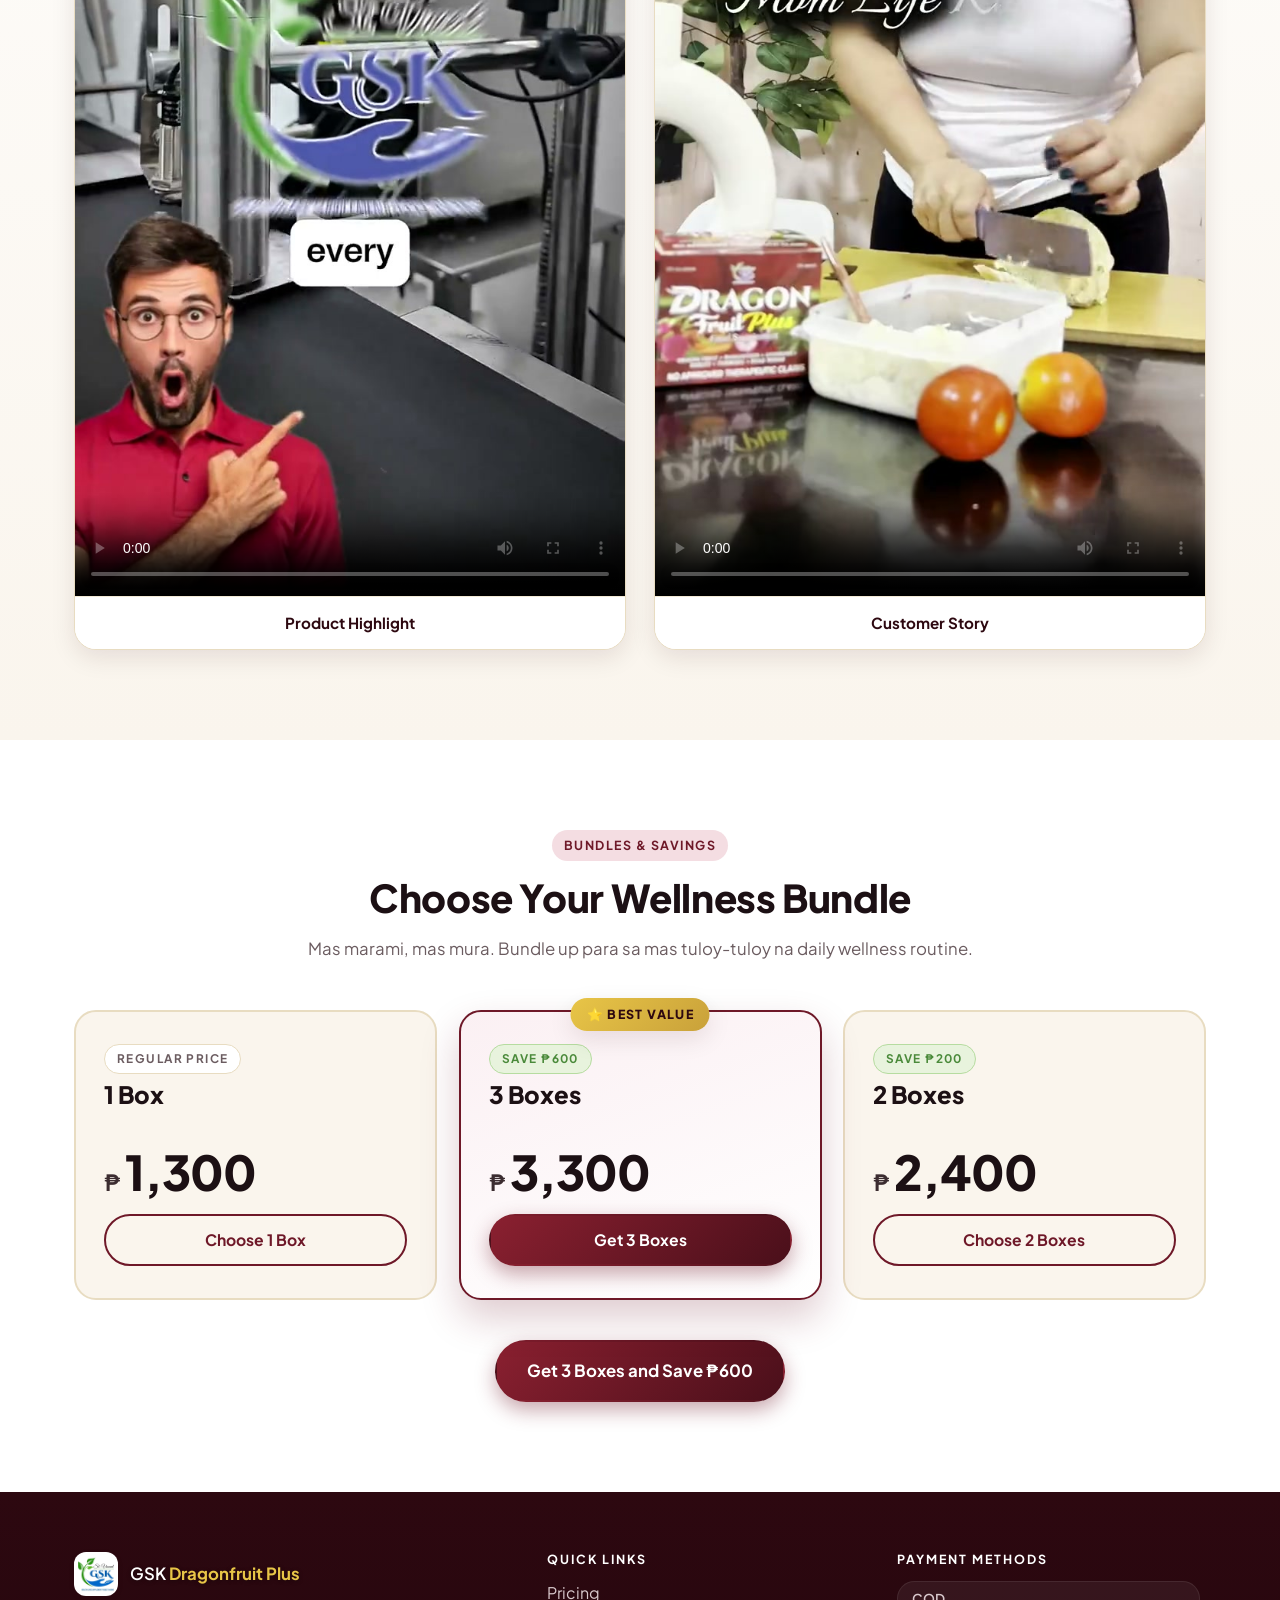
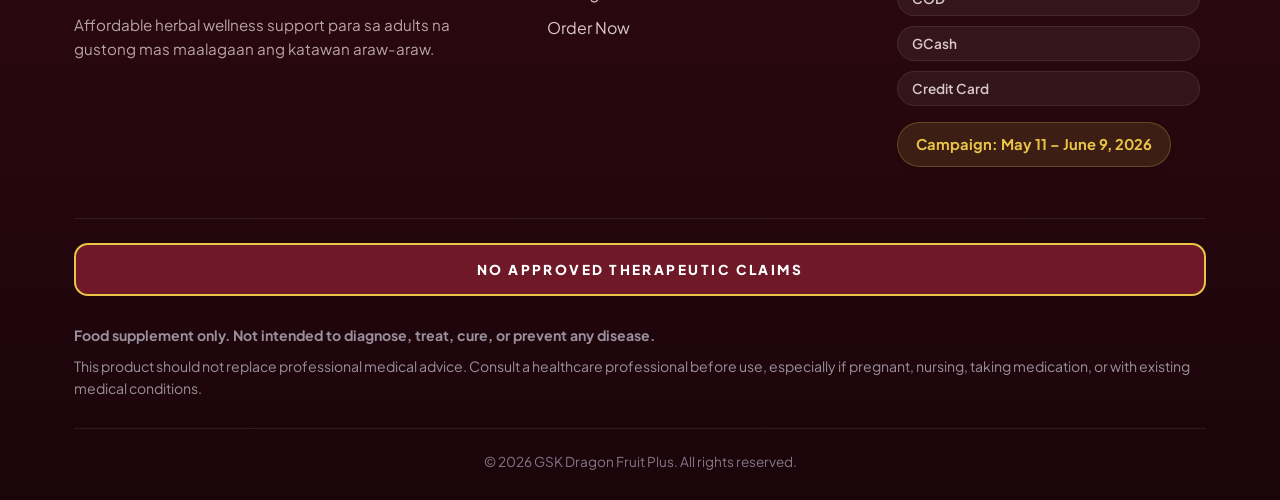
==== commit a8a1881d: "fix(videos): use first-frame extracted poster instead of unrelated image ffmpeg -ss 00:00:00.3 -vfra" ====
--- a/index.html
+++ b/index.html
@@ -152,9 +152,9 @@
             controls
             preload="metadata"
             playsinline
-            poster="Assets/I1.png"
+            poster="Assets/Video/Gsk-poster.jpg"
           >
-            <source src="Assets/Video/Gsk.mp4" type="video/mp4" />
+            <source src="Assets/Video/Gsk-web.mp4" type="video/mp4" />
             Hindi suportado ng browser mo ang video playback.
           </video>
           <figcaption>Product Highlight</figcaption>
@@ -165,10 +165,9 @@
             controls
             preload="metadata"
             playsinline
-            poster="Assets/22.png"
+            poster="Assets/Video/Story-poster.jpg"
           >
-            <source src="Assets/Video/copy_81535C1F-3AC2-44FF-9E58-29E804AADAD4.mov" type="video/quicktime" />
-            <source src="Assets/Video/copy_81535C1F-3AC2-44FF-9E58-29E804AADAD4.mov" type="video/mp4" />
+            <source src="Assets/Video/Story-web.mp4" type="video/mp4" />
             Hindi suportado ng browser mo ang video playback.
           </video>
           <figcaption>Customer Story</figcaption>
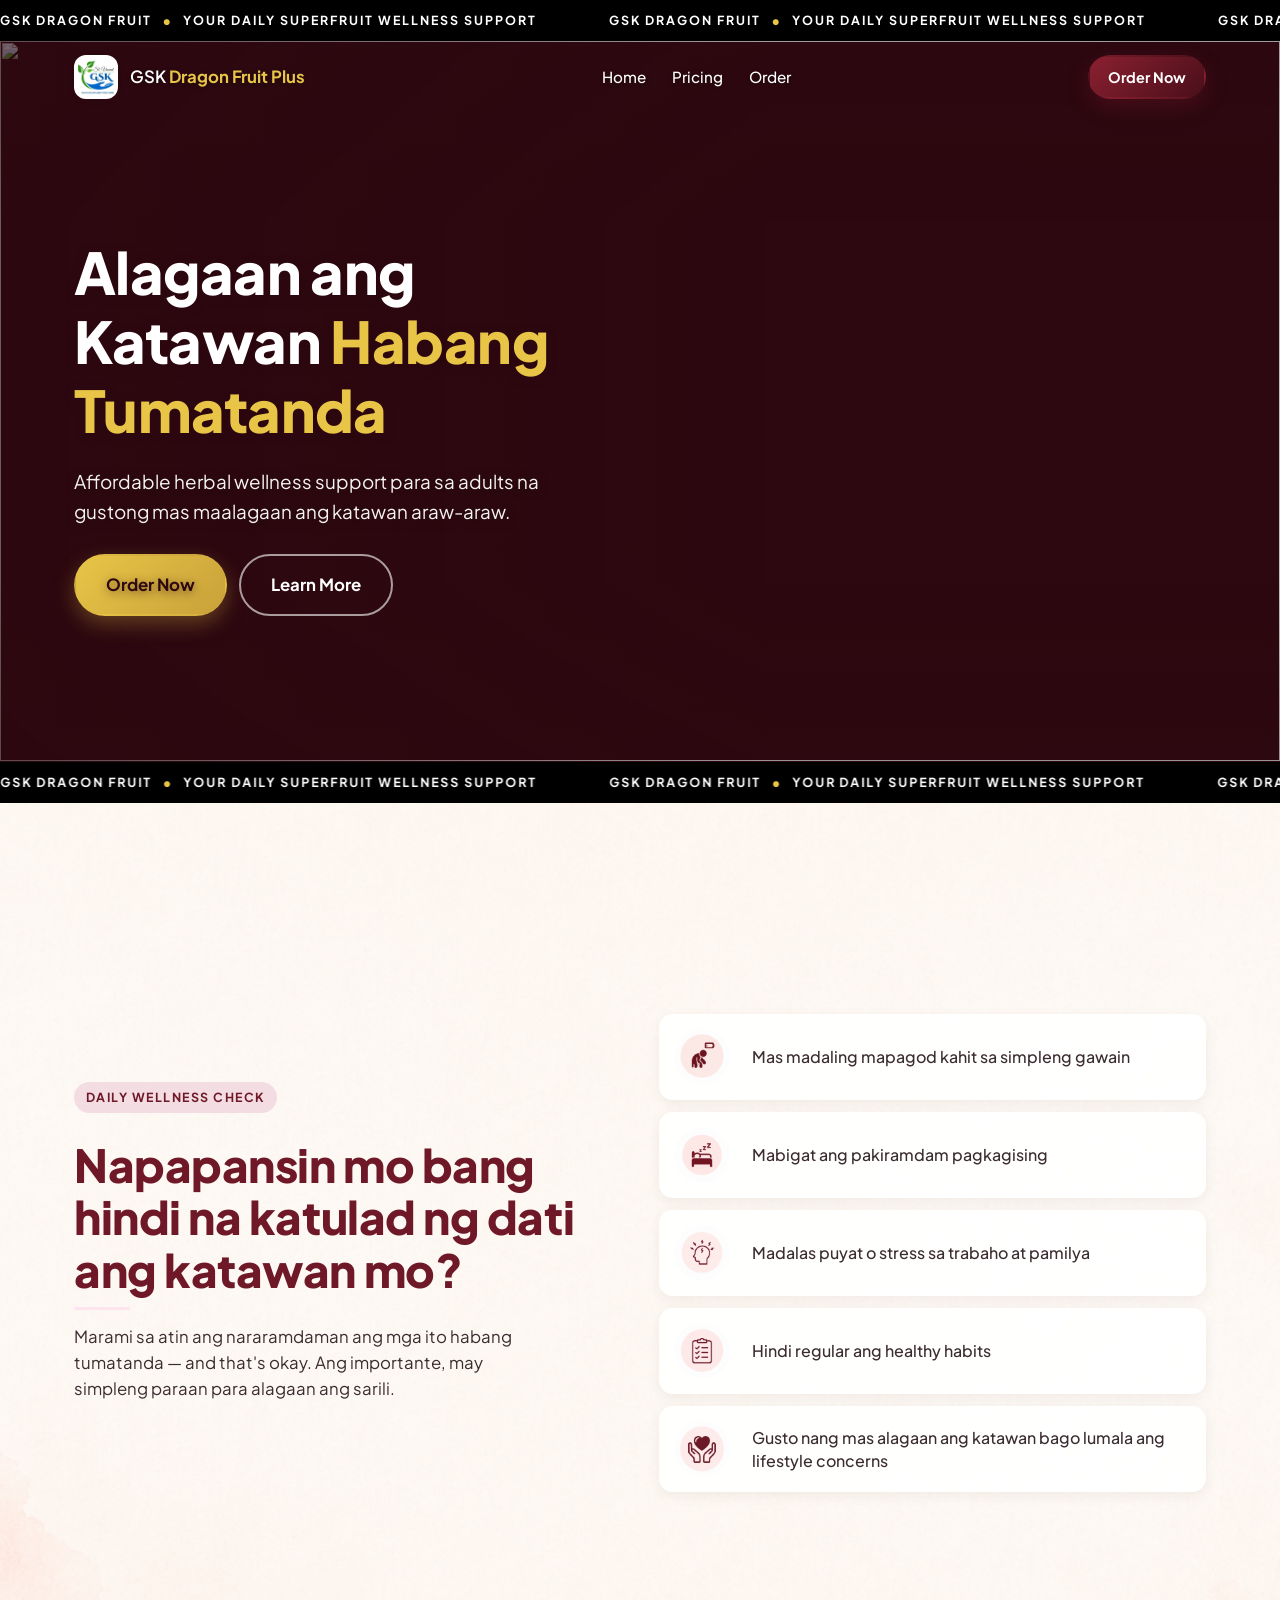
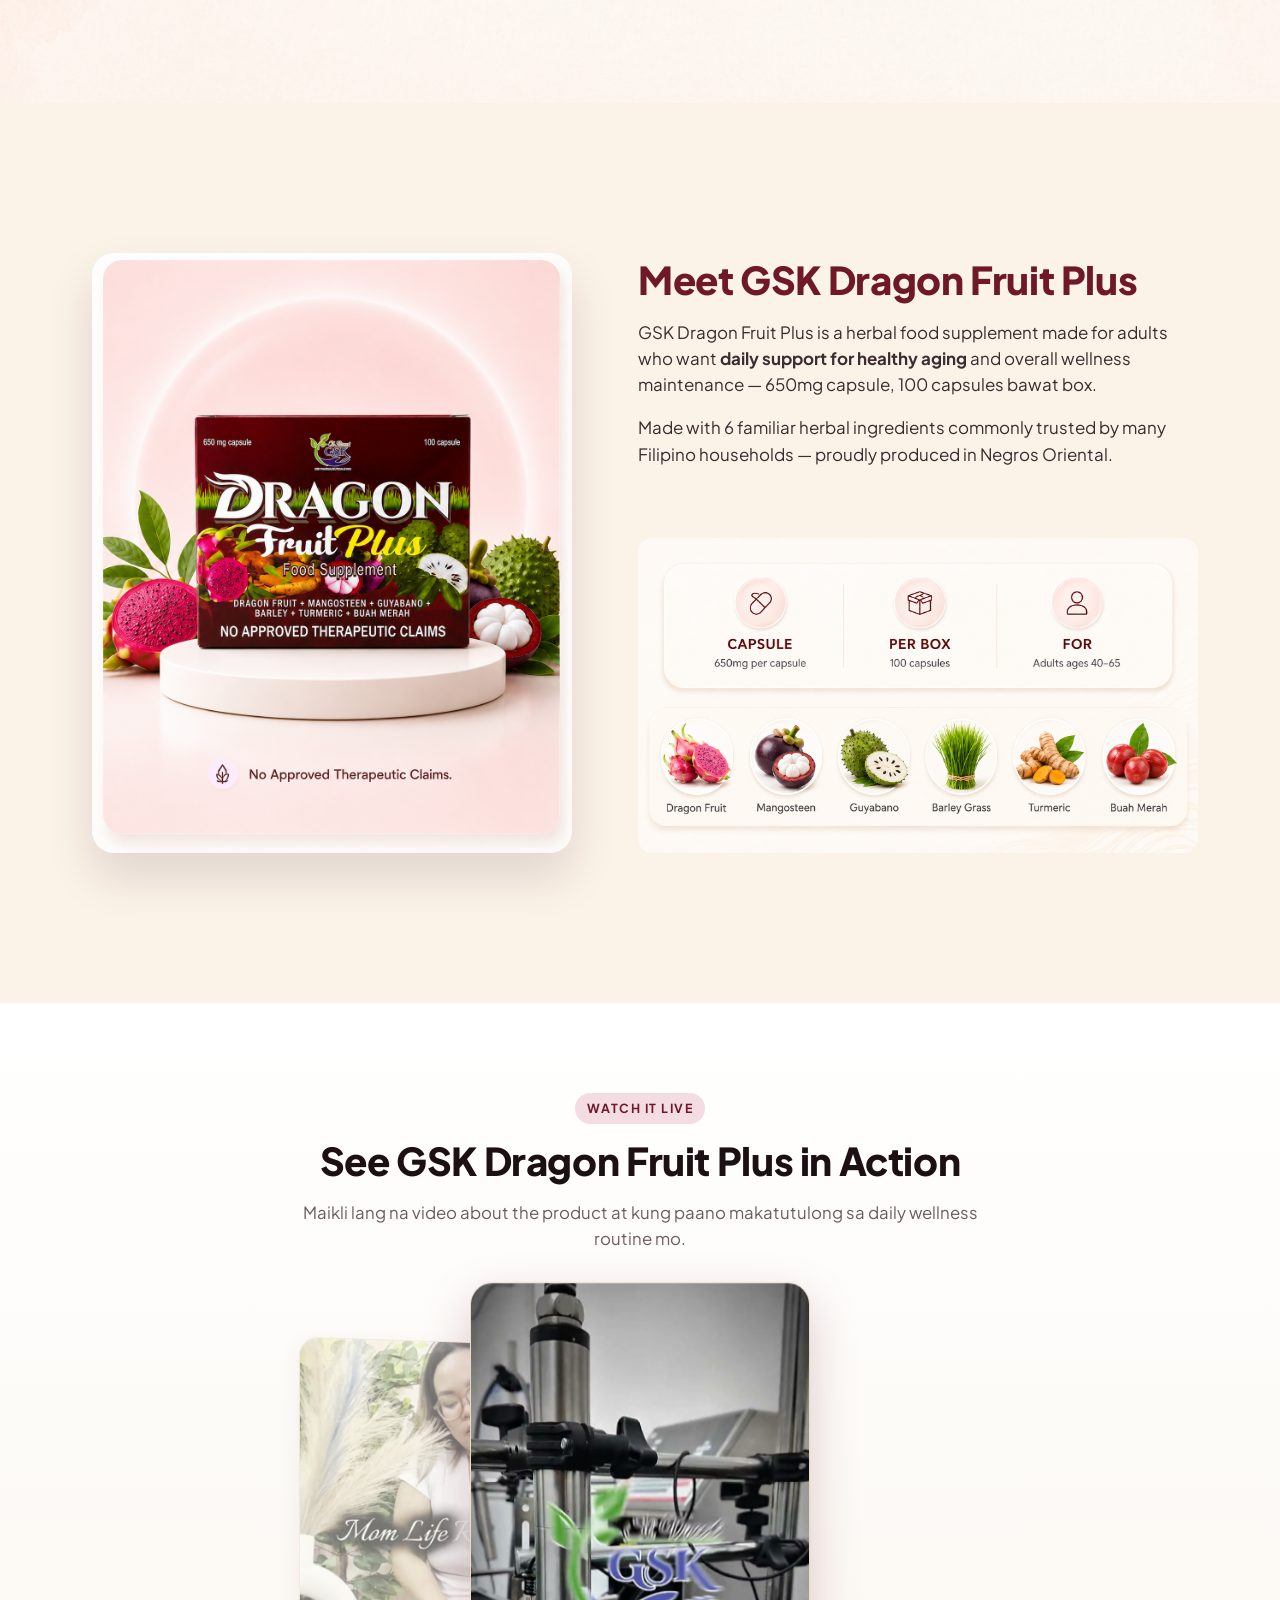
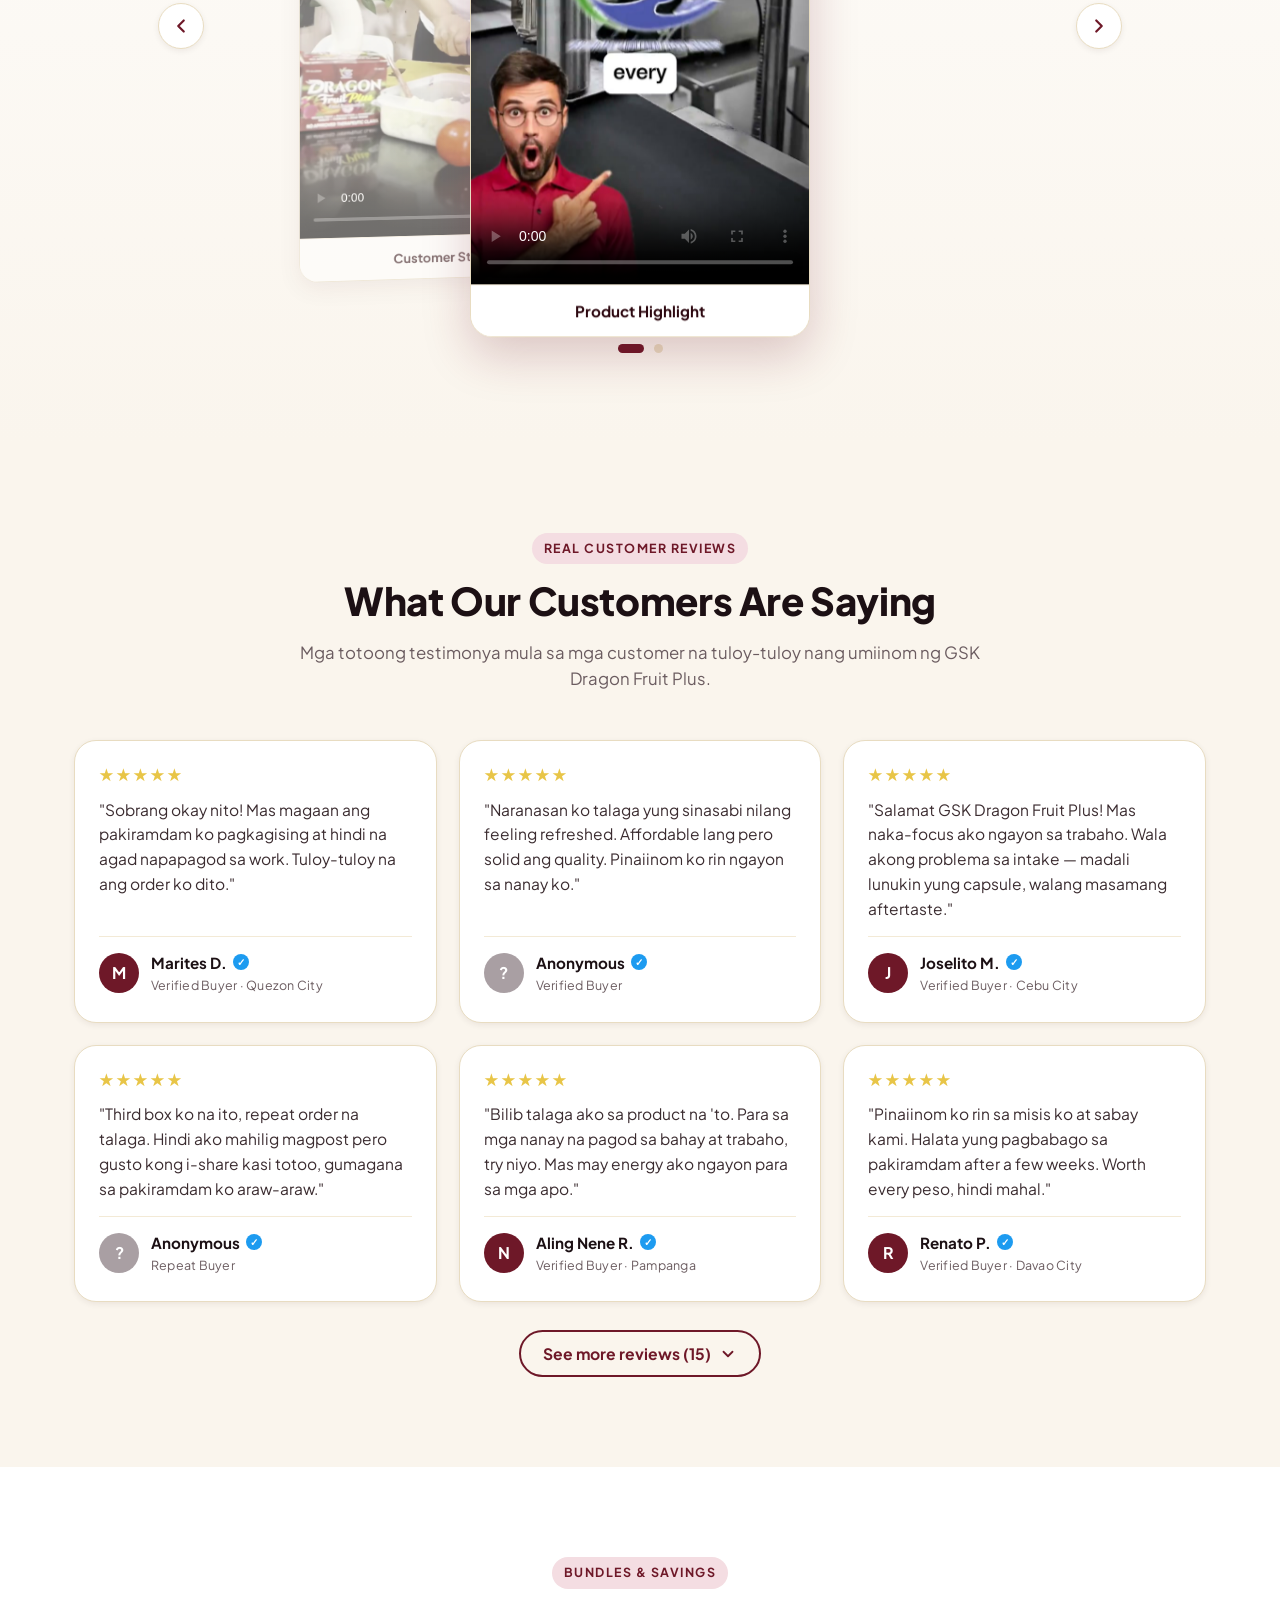
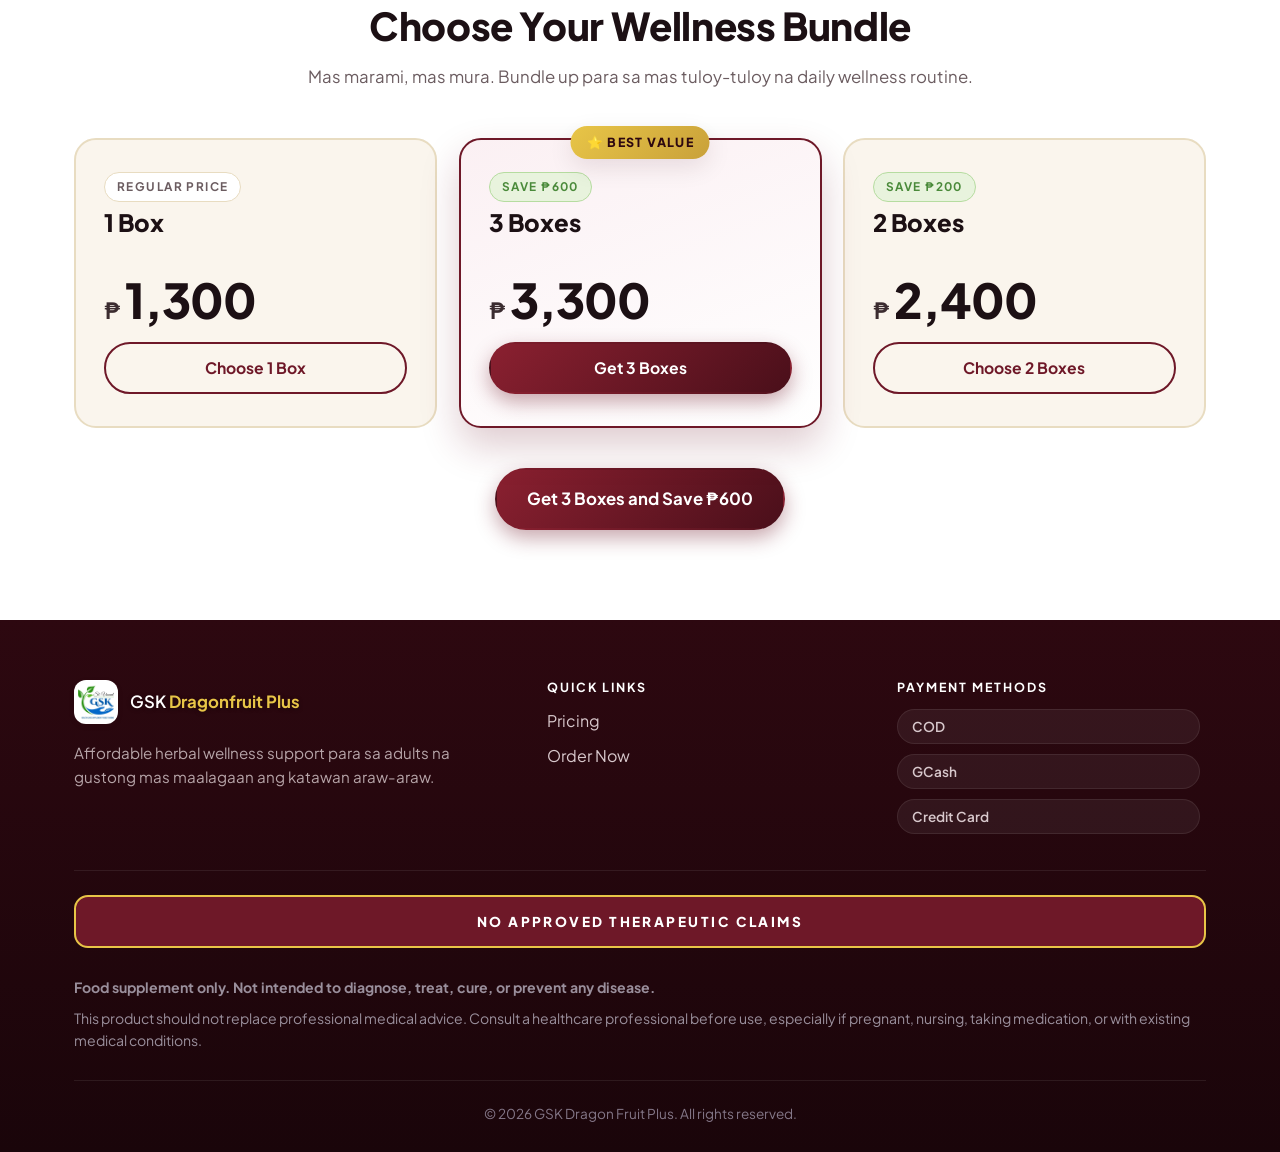
==== commit 2266c109: "feat: marquee strips, videos carousel, customer reviews - Add top-of-page scrolling strip (right -> " ====
--- a/index.html
+++ b/index.html
@@ -17,6 +17,18 @@
   <link rel="stylesheet" href="styles.css" />
 </head>
 <body>
+  <!-- Top marquee strip (in flow — scrolls away with the page) -->
+  <div class="marquee marquee-top marquee-reverse" aria-hidden="true">
+    <div class="marquee-track">
+      <span class="marquee-item">GSK DRAGON FRUIT <span class="marquee-dot">•</span> Your Daily Superfruit Wellness Support</span>
+      <span class="marquee-item">GSK DRAGON FRUIT <span class="marquee-dot">•</span> Your Daily Superfruit Wellness Support</span>
+      <span class="marquee-item">GSK DRAGON FRUIT <span class="marquee-dot">•</span> Your Daily Superfruit Wellness Support</span>
+      <span class="marquee-item">GSK DRAGON FRUIT <span class="marquee-dot">•</span> Your Daily Superfruit Wellness Support</span>
+      <span class="marquee-item">GSK DRAGON FRUIT <span class="marquee-dot">•</span> Your Daily Superfruit Wellness Support</span>
+      <span class="marquee-item">GSK DRAGON FRUIT <span class="marquee-dot">•</span> Your Daily Superfruit Wellness Support</span>
+    </div>
+  </div>
+
   <!-- Sticky Header -->
   <header class="site-header">
     <div class="container nav">
@@ -68,6 +80,18 @@
     </div>
   </section>
 
+  <!-- Marquee strip -->
+  <div class="marquee" aria-hidden="true">
+    <div class="marquee-track">
+      <span class="marquee-item">GSK DRAGON FRUIT <span class="marquee-dot">•</span> Your Daily Superfruit Wellness Support</span>
+      <span class="marquee-item">GSK DRAGON FRUIT <span class="marquee-dot">•</span> Your Daily Superfruit Wellness Support</span>
+      <span class="marquee-item">GSK DRAGON FRUIT <span class="marquee-dot">•</span> Your Daily Superfruit Wellness Support</span>
+      <span class="marquee-item">GSK DRAGON FRUIT <span class="marquee-dot">•</span> Your Daily Superfruit Wellness Support</span>
+      <span class="marquee-item">GSK DRAGON FRUIT <span class="marquee-dot">•</span> Your Daily Superfruit Wellness Support</span>
+      <span class="marquee-item">GSK DRAGON FRUIT <span class="marquee-dot">•</span> Your Daily Superfruit Wellness Support</span>
+    </div>
+  </div>
+
   <!-- 2. Problem Awareness -->
   <section class="problem">
     <div class="container problem-grid">
@@ -145,33 +169,321 @@
         <h2>See GSK Dragon Fruit Plus in Action</h2>
         <p class="section-sub">Maikli lang na video about the product at kung paano makatutulong sa daily wellness routine mo.</p>
       </div>
-      <div class="video-grid">
-        <figure class="video-card">
-          <video
-            class="video-player"
-            controls
-            preload="metadata"
-            playsinline
-            poster="Assets/Video/Gsk-poster.jpg"
-          >
-            <source src="Assets/Video/Gsk-web.mp4" type="video/mp4" />
-            Hindi suportado ng browser mo ang video playback.
-          </video>
-          <figcaption>Product Highlight</figcaption>
-        </figure>
-        <figure class="video-card">
-          <video
-            class="video-player"
-            controls
-            preload="metadata"
-            playsinline
-            poster="Assets/Video/Story-poster.jpg"
-          >
-            <source src="Assets/Video/Story-web.mp4" type="video/mp4" />
-            Hindi suportado ng browser mo ang video playback.
-          </video>
-          <figcaption>Customer Story</figcaption>
-        </figure>
+      <div class="video-carousel" id="videoCarousel">
+        <button type="button" class="vc-arrow vc-prev" aria-label="Previous video">
+          <svg viewBox="0 0 24 24" aria-hidden="true"><path d="M15 6l-6 6 6 6" fill="none" stroke="currentColor" stroke-width="2.4" stroke-linecap="round" stroke-linejoin="round"/></svg>
+        </button>
+        <div class="vc-track">
+          <figure class="video-card is-active" data-index="0">
+            <div class="video-frame">
+              <video
+                class="video-player"
+                controls
+                preload="metadata"
+                playsinline
+                poster="Assets/Video/Gsk-poster.jpg"
+              >
+                <source src="Assets/Video/Gsk-web.mp4" type="video/mp4" />
+                Hindi suportado ng browser mo ang video playback.
+              </video>
+            </div>
+            <figcaption>Product Highlight</figcaption>
+          </figure>
+          <figure class="video-card" data-index="1">
+            <div class="video-frame">
+              <video
+                class="video-player"
+                controls
+                preload="metadata"
+                playsinline
+                poster="Assets/Video/Story-poster.jpg"
+              >
+                <source src="Assets/Video/Story-web.mp4" type="video/mp4" />
+                Hindi suportado ng browser mo ang video playback.
+              </video>
+            </div>
+            <figcaption>Customer Story</figcaption>
+          </figure>
+        </div>
+        <button type="button" class="vc-arrow vc-next" aria-label="Next video">
+          <svg viewBox="0 0 24 24" aria-hidden="true"><path d="M9 6l6 6-6 6" fill="none" stroke="currentColor" stroke-width="2.4" stroke-linecap="round" stroke-linejoin="round"/></svg>
+        </button>
+        <div class="vc-dots" role="tablist" aria-label="Video slides">
+          <button type="button" class="vc-dot is-active" data-index="0" aria-label="Show Product Highlight"></button>
+          <button type="button" class="vc-dot" data-index="1" aria-label="Show Customer Story"></button>
+        </div>
+      </div>
+    </div>
+  </section>
+
+  <!-- Customer Reviews -->
+  <section class="reviews">
+    <div class="container">
+      <div class="section-head">
+        <span class="eyebrow">Real Customer Reviews</span>
+        <h2>What Our Customers Are Saying</h2>
+        <p class="section-sub">Mga totoong testimonya mula sa mga customer na tuloy-tuloy nang umiinom ng GSK Dragon Fruit Plus.</p>
+      </div>
+
+      <div class="reviews-grid" id="reviewsGrid" data-visible="6">
+        <article class="review-card">
+          <div class="review-stars" aria-label="5 out of 5 stars">★★★★★</div>
+          <p class="review-text">"Sobrang okay nito! Mas magaan ang pakiramdam ko pagkagising at hindi na agad napapagod sa work. Tuloy-tuloy na ang order ko dito."</p>
+          <footer class="review-author">
+            <span class="review-avatar" aria-hidden="true">M</span>
+            <span class="review-meta">
+              <span class="review-name">Marites D. <span class="review-verified" title="Verified Buyer">✓</span></span>
+              <span class="review-tag">Verified Buyer · Quezon City</span>
+            </span>
+          </footer>
+        </article>
+
+        <article class="review-card">
+          <div class="review-stars" aria-label="5 out of 5 stars">★★★★★</div>
+          <p class="review-text">"Naranasan ko talaga yung sinasabi nilang feeling refreshed. Affordable lang pero solid ang quality. Pinaiinom ko rin ngayon sa nanay ko."</p>
+          <footer class="review-author">
+            <span class="review-avatar review-avatar-anon" aria-hidden="true">?</span>
+            <span class="review-meta">
+              <span class="review-name">Anonymous <span class="review-verified" title="Verified Buyer">✓</span></span>
+              <span class="review-tag">Verified Buyer</span>
+            </span>
+          </footer>
+        </article>
+
+        <article class="review-card">
+          <div class="review-stars" aria-label="5 out of 5 stars">★★★★★</div>
+          <p class="review-text">"Salamat GSK Dragon Fruit Plus! Mas naka-focus ako ngayon sa trabaho. Wala akong problema sa intake — madali lunukin yung capsule, walang masamang aftertaste."</p>
+          <footer class="review-author">
+            <span class="review-avatar" aria-hidden="true">J</span>
+            <span class="review-meta">
+              <span class="review-name">Joselito M. <span class="review-verified" title="Verified Buyer">✓</span></span>
+              <span class="review-tag">Verified Buyer · Cebu City</span>
+            </span>
+          </footer>
+        </article>
+
+        <article class="review-card">
+          <div class="review-stars" aria-label="5 out of 5 stars">★★★★★</div>
+          <p class="review-text">"Third box ko na ito, repeat order na talaga. Hindi ako mahilig magpost pero gusto kong i-share kasi totoo, gumagana sa pakiramdam ko araw-araw."</p>
+          <footer class="review-author">
+            <span class="review-avatar review-avatar-anon" aria-hidden="true">?</span>
+            <span class="review-meta">
+              <span class="review-name">Anonymous <span class="review-verified" title="Repeat Buyer">✓</span></span>
+              <span class="review-tag">Repeat Buyer</span>
+            </span>
+          </footer>
+        </article>
+
+        <article class="review-card">
+          <div class="review-stars" aria-label="5 out of 5 stars">★★★★★</div>
+          <p class="review-text">"Bilib talaga ako sa product na 'to. Para sa mga nanay na pagod sa bahay at trabaho, try niyo. Mas may energy ako ngayon para sa mga apo."</p>
+          <footer class="review-author">
+            <span class="review-avatar" aria-hidden="true">N</span>
+            <span class="review-meta">
+              <span class="review-name">Aling Nene R. <span class="review-verified" title="Verified Buyer">✓</span></span>
+              <span class="review-tag">Verified Buyer · Pampanga</span>
+            </span>
+          </footer>
+        </article>
+
+        <article class="review-card">
+          <div class="review-stars" aria-label="5 out of 5 stars">★★★★★</div>
+          <p class="review-text">"Pinaiinom ko rin sa misis ko at sabay kami. Halata yung pagbabago sa pakiramdam after a few weeks. Worth every peso, hindi mahal."</p>
+          <footer class="review-author">
+            <span class="review-avatar" aria-hidden="true">R</span>
+            <span class="review-meta">
+              <span class="review-name">Renato P. <span class="review-verified" title="Verified Buyer">✓</span></span>
+              <span class="review-tag">Verified Buyer · Davao City</span>
+            </span>
+          </footer>
+        </article>
+
+        <article class="review-card">
+          <div class="review-stars" aria-label="5 out of 5 stars">★★★★★</div>
+          <p class="review-text">"Mura lang at effective. Nagsimula akong uminom kasi laging puyat ako sa work. After a month, mas okay na ang gising ko at hindi na laging tamad."</p>
+          <footer class="review-author">
+            <span class="review-avatar review-avatar-anon" aria-hidden="true">?</span>
+            <span class="review-meta">
+              <span class="review-name">Anonymous <span class="review-verified" title="Verified Buyer">✓</span></span>
+              <span class="review-tag">Verified Buyer</span>
+            </span>
+          </footer>
+        </article>
+
+        <article class="review-card">
+          <div class="review-stars" aria-label="5 out of 5 stars">★★★★★</div>
+          <p class="review-text">"Recommend ko 'to sa mga kaibigan ko na 40+ na rin ang edad. Hindi naman raw exaggerated yung tamang dose, at madali lang i-include sa daily routine."</p>
+          <footer class="review-author">
+            <span class="review-avatar" aria-hidden="true">L</span>
+            <span class="review-meta">
+              <span class="review-name">Liza F. <span class="review-verified" title="Verified Buyer">✓</span></span>
+              <span class="review-tag">Verified Buyer · Makati</span>
+            </span>
+          </footer>
+        </article>
+
+        <article class="review-card">
+          <div class="review-stars" aria-label="5 out of 5 stars">★★★★★</div>
+          <p class="review-text">"Tatay ko ang nag-recommend sakin. Sabi niya pampaganda raw ng pakiramdam pag tumatanda. Nasubukan ko nga, totoo. Salamat St. Vincent GSK!"</p>
+          <footer class="review-author">
+            <span class="review-avatar" aria-hidden="true">A</span>
+            <span class="review-meta">
+              <span class="review-name">Andrei C. <span class="review-verified" title="Verified Buyer">✓</span></span>
+              <span class="review-tag">Verified Buyer · Iloilo</span>
+            </span>
+          </footer>
+        </article>
+
+        <article class="review-card">
+          <div class="review-stars" aria-label="5 out of 5 stars">★★★★★</div>
+          <p class="review-text">"Maganda yung packaging at madaling itago. Natapos ko na yung tatlong box, repeat order na talaga. Hindi ako nahihirapan ngayon sa daily routine ko."</p>
+          <footer class="review-author">
+            <span class="review-avatar" aria-hidden="true">C</span>
+            <span class="review-meta">
+              <span class="review-name">Carmela B. <span class="review-verified" title="Verified Buyer">✓</span></span>
+              <span class="review-tag">Verified Buyer · Bulacan</span>
+            </span>
+          </footer>
+        </article>
+
+        <article class="review-card">
+          <div class="review-stars" aria-label="5 out of 5 stars">★★★★★</div>
+          <p class="review-text">"Nag-skeptic ako noong una pero pumayag ako subukan. Hindi pala mahal at gumagana naman. Salamat sa nag-recommend sakin sa Facebook group."</p>
+          <footer class="review-author">
+            <span class="review-avatar review-avatar-anon" aria-hidden="true">?</span>
+            <span class="review-meta">
+              <span class="review-name">Anonymous <span class="review-verified" title="Verified Buyer">✓</span></span>
+              <span class="review-tag">Verified Buyer</span>
+            </span>
+          </footer>
+        </article>
+
+        <article class="review-card">
+          <div class="review-stars" aria-label="5 out of 5 stars">★★★★★</div>
+          <p class="review-text">"Tricycle driver po ako, halos buong araw nasa kalsada. Mas matiyaga na ako sa byahe ngayon. Salamat sa mga nag-share nito sa social media."</p>
+          <footer class="review-author">
+            <span class="review-avatar" aria-hidden="true">B</span>
+            <span class="review-meta">
+              <span class="review-name">Boyet S. <span class="review-verified" title="Verified Buyer">✓</span></span>
+              <span class="review-tag">Verified Buyer · Laguna</span>
+            </span>
+          </footer>
+        </article>
+
+        <article class="review-card">
+          <div class="review-stars" aria-label="5 out of 5 stars">★★★★★</div>
+          <p class="review-text">"Sabi ng anak ko 'Ma, try mo na 'to.' Ngayon, pati siya umiinom na rin. Family routine na ito sa amin. Mura pa ang shipping."</p>
+          <footer class="review-author">
+            <span class="review-avatar" aria-hidden="true">S</span>
+            <span class="review-meta">
+              <span class="review-name">Tita Susan T. <span class="review-verified" title="Verified Buyer">✓</span></span>
+              <span class="review-tag">Verified Buyer · Batangas</span>
+            </span>
+          </footer>
+        </article>
+
+        <article class="review-card">
+          <div class="review-stars" aria-label="5 out of 5 stars">★★★★★</div>
+          <p class="review-text">"Mahilig talaga ako sa dragon fruit kaya nasubukan ko ito. Hindi ako bigo. Mas maganda ang digestion ko ngayon at light ang pakiramdam."</p>
+          <footer class="review-author">
+            <span class="review-avatar review-avatar-anon" aria-hidden="true">?</span>
+            <span class="review-meta">
+              <span class="review-name">Anonymous <span class="review-verified" title="Verified Buyer">✓</span></span>
+              <span class="review-tag">Verified Buyer</span>
+            </span>
+          </footer>
+        </article>
+
+        <article class="review-card">
+          <div class="review-stars" aria-label="5 out of 5 stars">★★★★★</div>
+          <p class="review-text">"Construction worker ako, parati akong pagod sa site. Nung umiinom na ako nito, mas tibay-tibay yung katawan. Walang side effects sa akin."</p>
+          <footer class="review-author">
+            <span class="review-avatar" aria-hidden="true">M</span>
+            <span class="review-meta">
+              <span class="review-name">Marlon V. <span class="review-verified" title="Verified Buyer">✓</span></span>
+              <span class="review-tag">Verified Buyer · Cavite</span>
+            </span>
+          </footer>
+        </article>
+
+        <article class="review-card">
+          <div class="review-stars" aria-label="5 out of 5 stars">★★★★★</div>
+          <p class="review-text">"65 anyos na po ako, inumin ko 'to araw-araw bago mag-almusal. Mas maliksi at hindi laging nahihilo. Salamat sa GSK Dragon Fruit Plus."</p>
+          <footer class="review-author">
+            <span class="review-avatar" aria-hidden="true">T</span>
+            <span class="review-meta">
+              <span class="review-name">Lolo Tasyo M. <span class="review-verified" title="Verified Buyer">✓</span></span>
+              <span class="review-tag">Verified Buyer · Pangasinan</span>
+            </span>
+          </footer>
+        </article>
+
+        <article class="review-card">
+          <div class="review-stars" aria-label="5 out of 5 stars">★★★★★</div>
+          <p class="review-text">"Nars po ako, sobrang dami ng duty. Kailangan ko ng dagdag suporta sa katawan kaya umiinom ako nito. Tuloy-tuloy ang dating ng order ko."</p>
+          <footer class="review-author">
+            <span class="review-avatar" aria-hidden="true">C</span>
+            <span class="review-meta">
+              <span class="review-name">Cherry Mae L. <span class="review-verified" title="Verified Buyer">✓</span></span>
+              <span class="review-tag">Verified Buyer · Naga, Bicol</span>
+            </span>
+          </footer>
+        </article>
+
+        <article class="review-card">
+          <div class="review-stars" aria-label="5 out of 5 stars">★★★★★</div>
+          <p class="review-text">"Naniwala ako sa testimonya ng kapitbahay ko. Tama nga siya. Mura at quality. Bibili ulit ako kapag malapit nang maubos yung box."</p>
+          <footer class="review-author">
+            <span class="review-avatar review-avatar-anon" aria-hidden="true">?</span>
+            <span class="review-meta">
+              <span class="review-name">Anonymous <span class="review-verified" title="Verified Buyer">✓</span></span>
+              <span class="review-tag">Verified Buyer</span>
+            </span>
+          </footer>
+        </article>
+
+        <article class="review-card">
+          <div class="review-stars" aria-label="5 out of 5 stars">★★★★★</div>
+          <p class="review-text">"Office worker, laging puyat sa deadline. After 2 weeks ng intake, mas okay na pakiramdam ko. Hindi na agad ina-antok kahit hapon na."</p>
+          <footer class="review-author">
+            <span class="review-avatar" aria-hidden="true">M</span>
+            <span class="review-meta">
+              <span class="review-name">Mark Anthony G. <span class="review-verified" title="Verified Buyer">✓</span></span>
+              <span class="review-tag">Verified Buyer · Tarlac</span>
+            </span>
+          </footer>
+        </article>
+
+        <article class="review-card">
+          <div class="review-stars" aria-label="5 out of 5 stars">★★★★★</div>
+          <p class="review-text">"Bilang ina ng tatlo, kailangan ko ng energy buong araw. Nakatulong itong supplement. Affordable, hindi kayang i-skip sa daily ko."</p>
+          <footer class="review-author">
+            <span class="review-avatar" aria-hidden="true">G</span>
+            <span class="review-meta">
+              <span class="review-name">Mama Glo D. <span class="review-verified" title="Verified Buyer">✓</span></span>
+              <span class="review-tag">Verified Buyer · Bacolod</span>
+            </span>
+          </footer>
+        </article>
+
+        <article class="review-card">
+          <div class="review-stars" aria-label="5 out of 5 stars">★★★★★</div>
+          <p class="review-text">"Kasama na 'to sa daily multivitamins ko. Mga 6 weeks na ako rito. Walang reklamo, tuloy-tuloy ang tindig ko at clear ang isip buong araw."</p>
+          <footer class="review-author">
+            <span class="review-avatar review-avatar-anon" aria-hidden="true">?</span>
+            <span class="review-meta">
+              <span class="review-name">Anonymous <span class="review-verified" title="Verified Buyer">✓</span></span>
+              <span class="review-tag">Repeat Buyer</span>
+            </span>
+          </footer>
+        </article>
+      </div>
+
+      <div class="reviews-cta">
+        <button type="button" class="btn btn-outline reviews-toggle" id="reviewsToggle" aria-expanded="false" aria-controls="reviewsGrid">
+          <span class="reviews-toggle-text">See more reviews</span>
+          <svg class="reviews-toggle-icon" viewBox="0 0 24 24" aria-hidden="true"><path d="M6 9l6 6 6-6" fill="none" stroke="currentColor" stroke-width="2.4" stroke-linecap="round" stroke-linejoin="round"/></svg>
+        </button>
       </div>
     </div>
   </section>
@@ -252,7 +564,6 @@
             <li>GCash</li>
             <li>Credit Card</li>
           </ul>
-          <p class="campaign-note">Campaign: May 11 – June 9, 2026</p>
         </div>
       </div>
 
--- a/styles.css
+++ b/styles.css
@@ -187,7 +187,7 @@
 /* ---------- Header ---------- */
 .site-header {
   position: fixed;
-  top: 0; left: 0; right: 0;
+  top: var(--header-top, 0); left: 0; right: 0;
   z-index: 50;
   background: transparent;
   backdrop-filter: none;
@@ -846,29 +846,110 @@
 .ben-wide h3 { margin: 0 0 4px; }
 .ben-wide p { margin: 0; }
 
+/* ---------- Marquee strip ---------- */
+.marquee {
+  background: #000;
+  color: #fff;
+  overflow: hidden;
+  position: relative;
+  border-top: 1px solid #000;
+  border-bottom: 1px solid #000;
+}
+.marquee-track {
+  display: inline-flex;
+  align-items: center;
+  gap: 36px;
+  padding: 10px 0;
+  white-space: nowrap;
+  animation: marquee-scroll 28s linear infinite;
+  will-change: transform;
+}
+.marquee-item {
+  font-size: 0.78rem;
+  font-weight: 700;
+  letter-spacing: 0.16em;
+  text-transform: uppercase;
+  display: inline-flex;
+  align-items: center;
+  gap: 10px;
+  padding-right: 36px;
+}
+.marquee-dot {
+  color: var(--gold-500);
+  font-size: 0.9rem;
+  line-height: 1;
+}
+.marquee.marquee-reverse .marquee-track {
+  animation-name: marquee-scroll-reverse;
+}
+@keyframes marquee-scroll {
+  from { transform: translateX(-50%); }
+  to   { transform: translateX(0); }
+}
+@keyframes marquee-scroll-reverse {
+  from { transform: translateX(0); }
+  to   { transform: translateX(-50%); }
+}
+@media (prefers-reduced-motion: reduce) {
+  .marquee-track { animation-duration: 90s; }
+}
+
 /* ---------- Featured Videos ---------- */
 .featured-videos {
   padding: 90px 0;
   background: linear-gradient(180deg, var(--white), var(--beige-100));
 }
-.video-grid {
-  display: grid;
-  grid-template-columns: repeat(2, 1fr);
-  gap: 28px;
-  align-items: start;
+.video-carousel {
+  position: relative;
+  margin: 0 auto;
+  max-width: 980px;
+  padding: 0 56px;
+}
+.vc-track {
+  position: relative;
+  height: clamp(440px, 64vw, 620px);
+  display: flex;
+  align-items: center;
+  justify-content: center;
+  perspective: 1400px;
 }
 .video-card {
+  position: absolute;
+  top: 50%;
+  left: 50%;
   margin: 0;
+  width: clamp(240px, 34vw, 340px);
   background: var(--white);
   border-radius: var(--radius-lg);
   overflow: hidden;
   box-shadow: var(--shadow-md);
   border: 1px solid var(--beige-300);
-  transition: transform .25s ease, box-shadow .25s ease;
-}
-.video-card:hover {
-  transform: translateY(-4px);
+  transform: translate(-50%, -50%) scale(0.78);
+  opacity: 0.55;
+  filter: saturate(0.85);
+  transition: transform .45s cubic-bezier(.2,.7,.2,1), opacity .35s ease, box-shadow .35s ease, filter .35s ease;
+  cursor: pointer;
+  z-index: 1;
+}
+.video-card.is-active {
+  transform: translate(-50%, -50%) scale(1);
+  opacity: 1;
+  filter: none;
   box-shadow: var(--shadow-lg);
+  cursor: default;
+  z-index: 3;
+}
+.video-card.is-prev {
+  transform: translate(calc(-50% - 58%), -50%) scale(0.82) rotateY(8deg);
+  z-index: 2;
+}
+.video-card.is-next {
+  transform: translate(calc(-50% + 58%), -50%) scale(0.82) rotateY(-8deg);
+  z-index: 2;
+}
+.video-frame {
+  position: relative;
+  background: var(--wine-900);
 }
 .video-player {
   display: block;
@@ -877,7 +958,9 @@
   aspect-ratio: 9 / 16;
   background: var(--wine-900);
   object-fit: cover;
-}
+  pointer-events: none;
+}
+.video-card.is-active .video-player { pointer-events: auto; }
 .video-card figcaption {
   padding: 14px 18px;
   font-size: 0.95rem;
@@ -888,9 +971,182 @@
   background: var(--white);
 }
 
+/* Arrow buttons */
+.vc-arrow {
+  position: absolute;
+  top: 50%;
+  transform: translateY(-50%);
+  width: 46px;
+  height: 46px;
+  border-radius: 50%;
+  border: 1px solid var(--beige-300);
+  background: var(--white);
+  color: var(--wine-700);
+  display: inline-flex;
+  align-items: center;
+  justify-content: center;
+  cursor: pointer;
+  box-shadow: var(--shadow-sm);
+  transition: background .2s ease, color .2s ease, transform .2s ease;
+  z-index: 5;
+}
+.vc-arrow:hover { background: var(--wine-700); color: var(--white); transform: translateY(-50%) scale(1.05); }
+.vc-arrow svg { width: 22px; height: 22px; }
+.vc-prev { left: 8px; }
+.vc-next { right: 8px; }
+
+/* Dots */
+.vc-dots {
+  display: flex;
+  justify-content: center;
+  gap: 10px;
+  margin-top: 24px;
+}
+.vc-dot {
+  width: 9px;
+  height: 9px;
+  border-radius: 50%;
+  border: none;
+  padding: 0;
+  background: var(--beige-300);
+  cursor: pointer;
+  transition: background .2s ease, transform .2s ease, width .2s ease;
+}
+.vc-dot.is-active { background: var(--wine-700); width: 26px; border-radius: 999px; }
+
 @media (max-width: 980px) {
   .featured-videos { padding: 56px 0; }
-  .video-grid { grid-template-columns: 1fr; gap: 20px; max-width: 480px; margin: 0 auto; }
+  .video-carousel { padding: 0 44px; max-width: 100%; }
+  .vc-track { height: clamp(420px, 110vw, 560px); }
+  .video-card { width: clamp(220px, 60vw, 300px); }
+  .video-card.is-prev { transform: translate(calc(-50% - 52%), -50%) scale(0.78) rotateY(8deg); }
+  .video-card.is-next { transform: translate(calc(-50% + 52%), -50%) scale(0.78) rotateY(-8deg); }
+}
+@media (max-width: 560px) {
+  .video-carousel { padding: 0 16px; }
+  .vc-arrow { width: 40px; height: 40px; }
+  .vc-prev { left: -2px; }
+  .vc-next { right: -2px; }
+}
+
+/* ---------- Reviews ---------- */
+.reviews {
+  padding: 90px 0;
+  background: var(--beige-100);
+}
+.reviews-grid {
+  display: grid;
+  grid-template-columns: repeat(3, 1fr);
+  gap: 22px;
+  margin-top: 12px;
+}
+.review-card {
+  background: var(--white);
+  border: 1px solid var(--beige-300);
+  border-radius: var(--radius-lg);
+  padding: 26px 24px;
+  box-shadow: var(--shadow-sm);
+  display: flex;
+  flex-direction: column;
+  gap: 14px;
+  transition: transform .25s ease, box-shadow .25s ease;
+}
+.review-card:hover {
+  transform: translateY(-4px);
+  box-shadow: var(--shadow-md);
+}
+.review-stars {
+  color: var(--gold-500);
+  font-size: 1.05rem;
+  letter-spacing: 2px;
+  line-height: 1;
+}
+.review-text {
+  margin: 0;
+  color: var(--ink-700);
+  font-size: 0.97rem;
+  line-height: 1.6;
+}
+.review-author {
+  display: flex;
+  align-items: center;
+  gap: 12px;
+  margin-top: auto;
+  padding-top: 14px;
+  border-top: 1px solid var(--beige-200);
+}
+.review-avatar {
+  width: 40px;
+  height: 40px;
+  border-radius: 50%;
+  background: var(--wine-700);
+  color: var(--white);
+  display: inline-grid;
+  place-items: center;
+  font-weight: 700;
+  font-size: 1rem;
+  flex: 0 0 auto;
+}
+.review-avatar-anon { background: var(--ink-300); }
+.review-meta {
+  display: flex;
+  flex-direction: column;
+  gap: 2px;
+  min-width: 0;
+}
+.review-name {
+  font-weight: 700;
+  color: var(--ink-900);
+  font-size: 0.95rem;
+  display: inline-flex;
+  align-items: center;
+  gap: 6px;
+}
+.review-verified {
+  display: inline-grid;
+  place-items: center;
+  width: 16px; height: 16px;
+  border-radius: 50%;
+  background: #1d9bf0;
+  color: #fff;
+  font-size: 0.65rem;
+  font-weight: 700;
+}
+.review-tag {
+  font-size: 0.78rem;
+  color: var(--ink-500);
+  letter-spacing: 0.02em;
+}
+
+/* Hide cards beyond the visible count when collapsed */
+.reviews-grid:not(.is-expanded) .review-card.is-hidden { display: none; }
+
+.reviews-cta {
+  display: flex;
+  justify-content: center;
+  margin-top: 28px;
+}
+.reviews-toggle {
+  display: inline-flex;
+  align-items: center;
+  gap: 8px;
+}
+.reviews-toggle-icon {
+  width: 18px;
+  height: 18px;
+  transition: transform .25s ease;
+}
+.reviews-toggle[aria-expanded="true"] .reviews-toggle-icon {
+  transform: rotate(180deg);
+}
+
+@media (max-width: 980px) {
+  .reviews { padding: 56px 0; }
+  .reviews-grid { grid-template-columns: repeat(2, 1fr); gap: 16px; }
+}
+@media (max-width: 620px) {
+  .reviews-grid { grid-template-columns: 1fr; max-width: 480px; margin: 0 auto; }
+  .review-card { padding: 22px 20px; }
 }
 
 /* ---------- Pricing ---------- */
@@ -1530,18 +1786,6 @@
 .final-bullets li {
   font-weight: 600; color: var(--ink-700); font-size: 1rem;
 }
-.campaign-note {
-  display: inline-block;
-  background: var(--white);
-  padding: 10px 18px;
-  border-radius: var(--radius-pill);
-  font-weight: 700;
-  font-size: 0.92rem;
-  color: var(--wine-700);
-  border: 1px solid var(--wine-100);
-  box-shadow: var(--shadow-sm);
-}
-
 .order-form {
   background: var(--white);
   border-radius: var(--radius-lg);
@@ -1697,13 +1941,6 @@
   font-weight: 600;
   margin-right: 6px;
 }
-.footer-payments .campaign-note {
-  margin-top: 16px;
-  background: rgba(232, 197, 71, 0.12);
-  color: var(--gold-500);
-  border-color: rgba(232, 197, 71, 0.25);
-}
-
 .no-claims-strip {
   margin-top: 24px;
   padding: 14px 18px;
